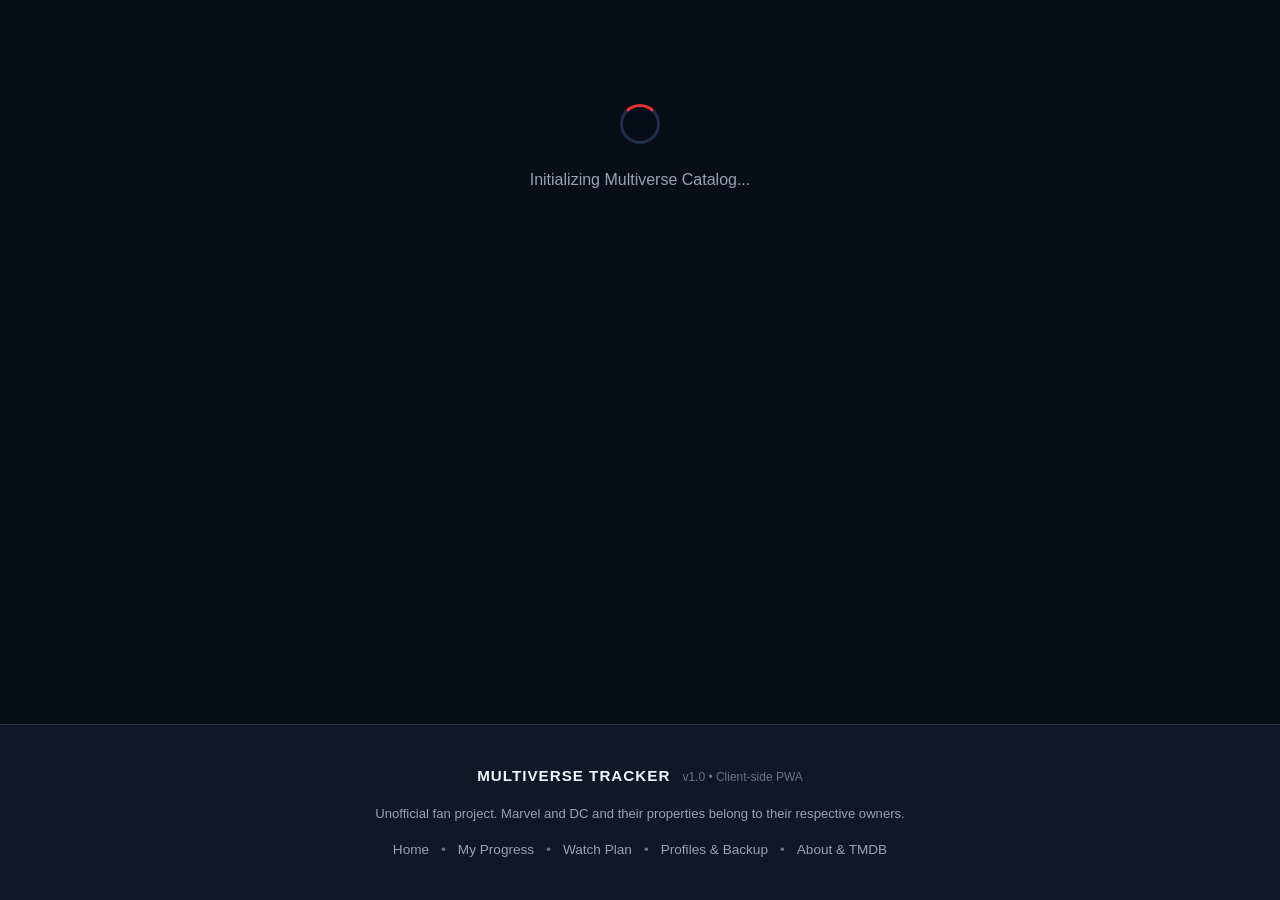
==== index.html @ 6d7b3301 "feat: initial tracker" ====
<!DOCTYPE html>
<html lang="en" data-theme="dark">
<head>
  <meta charset="UTF-8">
  <meta name="viewport" content="width=device-width, initial-scale=1.0">
  <meta name="description" content="Ultimate Marvel and DC movie and TV series checklist tracker. Curated watch orders, live countdown to Avengers: Doomsday, multi-profile offline browser storage.">
  <meta name="theme-color" content="#0b0f19">
  <title>Multiverse Checklist - Marvel & DC Tracker</title>

  <!-- Open Graph / Social -->
  <meta property="og:title" content="Multiverse Checklist - Marvel & DC Tracker">
  <meta property="og:description" content="Ultimate Marvel and DC movie and TV series checklist tracker. Curated watch orders, live countdown to Avengers: Doomsday, multi-profile offline browser storage.">
  <meta property="og:type" content="website">
  <meta name="twitter:card" content="summary_large_image">

  <!-- Favicon (Inline SVG) -->
  <link rel="icon" href="data:image/svg+xml,<svg xmlns='http://www.w3.org/2000/svg' viewBox='0 0 100 100'><text y='.9em' font-size='90'>dYZ</text></svg>">

  <!-- Self-contained stylesheet (relative path for sub-folder GitHub Pages hosting) -->
  <link rel="stylesheet" href="./css/style.css">
</head>
<body>
  <!-- Screen reader live region for instant accessible announcements -->
  <div id="aria-live-announcer" class="sr-only" aria-live="polite" aria-atomic="true"></div>

  <!-- First-time Visitor Welcome Banner -->
  <aside id="welcome-banner" class="welcome-banner" hidden role="dialog" aria-labelledby="welcome-banner-title">
    <div class="welcome-banner-inner">
      <div class="welcome-banner-text">
        <h2 id="welcome-banner-title" class="welcome-banner-title">Welcome to Multiverse Tracker!</h2>
        <p class="welcome-banner-desc">Your personal Marvel & DC checklist. All progress is saved privately in this browser.</p>
      </div>
      <div class="welcome-banner-form">
        <label for="welcome-name-input" class="sr-only">Your Name</label>
        <input type="text" id="welcome-name-input" class="welcome-input" placeholder="Your name (default: Me)" maxlength="30">
        <button type="button" id="welcome-name-save" class="btn btn-primary btn-sm">Set Name</button>
        <button type="button" id="welcome-close-btn" class="btn btn-secondary btn-sm" aria-label="Dismiss banner">Skip</button>
      </div>
    </div>
  </aside>

  <!-- Global App Header -->
  <div id="app-header-container"></div>

  <!-- Main Route View Container -->
  <main id="app-main" class="app-main" tabindex="-1" role="main" aria-live="polite">
    <!-- Populated dynamically by js/app.js router -->
    <div class="initial-loading-state">
      <div class="loading-spinner" aria-hidden="true"></div>
      <p>Initializing Multiverse Catalog...</p>
    </div>
  </main>

  <!-- App Footer with Legal Disclaimer -->
  <footer class="app-footer">
    <div class="footer-inner">
      <div class="footer-brand">
        <span class="footer-logo-text">MULTIVERSE TRACKER</span>
        <span class="footer-version">v1.0 • Client-side PWA</span>
      </div>
      <p class="footer-disclaimer">
        Unofficial fan project. Marvel and DC and their properties belong to their respective owners.
      </p>
      <div class="footer-links">
        <a href="#/home">Home</a>
        <span>•</span>
        <a href="#/progress">My Progress</a>
        <span>•</span>
        <a href="#/plan">Watch Plan</a>
        <span>•</span>
        <a href="#/profiles">Profiles & Backup</a>
        <span>•</span>
        <a href="#/about">About & TMDB</a>
      </div>
    </div>
  </footer>

  <!-- Vanilla ES Module Entrypoint (relative path) -->
  <script type="module" src="./js/app.js"></script>
</body>
</html>
---- css/style.css ----
/* ==========================================================================
   MCU & DC TRACKER - PRODUCTION STYLESHEET
   Vanilla CSS with CSS Custom Properties, Dark/Light Themes, Mobile-First
   ========================================================================== */

/* --------------------------------------------------------------------------
   1. Theme Variables & Reset
   -------------------------------------------------------------------------- */
:root {
  /* Color Palette - Dark Mode Default */
  --bg-app: #090d16;
  --bg-surface: #111726;
  --bg-surface-elevated: #1a2236;
  --bg-surface-hover: #222c44;
  --border-color: #242f49;
  --border-focus: #3b82f6;

  --text-main: #f1f5f9;
  --text-muted: #94a3b8;
  --text-faint: #64748b;
  --text-inverted: #090d16;

  /* Accents */
  --accent-gold: #f59e0b;
  --accent-gold-glow: rgba(245, 158, 11, 0.25);
  --accent-marvel: #e23636;
  --accent-marvel-hover: #ef4444;
  --accent-marvel-glow: rgba(226, 54, 54, 0.25);
  --accent-dc: #0476f2;
  --accent-dc-hover: #2563eb;
  --accent-dc-glow: rgba(4, 118, 242, 0.25);
  --accent-success: #10b981;
  --accent-danger: #ef4444;

  /* Badges */
  --badge-marvel-bg: rgba(226, 54, 54, 0.18);
  --badge-marvel-text: #fca5a5;
  --badge-dc-bg: rgba(4, 118, 242, 0.18);
  --badge-dc-text: #93c5fd;
  --badge-neutral-bg: rgba(148, 163, 184, 0.12);
  --badge-neutral-text: #cbd5e1;
  --badge-official-bg: rgba(245, 158, 11, 0.2);
  --badge-official-text: #fde047;

  /* Layout & Sizing */
  --header-height: 4.25rem;
  --max-width: 1400px;
  --radius-sm: 6px;
  --radius-md: 10px;
  --radius-lg: 16px;
  --radius-full: 9999px;

  /* Shadows */
  --shadow-sm: 0 1px 3px rgba(0, 0, 0, 0.4);
  --shadow-md: 0 4px 12px rgba(0, 0, 0, 0.45);
  --shadow-lg: 0 10px 30px rgba(0, 0, 0, 0.6);
  --shadow-glow: 0 0 20px rgba(226, 54, 54, 0.2);

  /* Transitions */
  --transition-fast: 0.15s ease;
  --transition-normal: 0.25s cubic-bezier(0.16, 1, 0.3, 1);

  /* System Font Stack */
  --font-family: -apple-system, BlinkMacSystemFont, "Segoe UI", Roboto, Helvetica, Arial, sans-serif, "Apple Color Emoji", "Segoe UI Emoji";
}

[data-theme="light"] {
  --bg-app: #f8fafc;
  --bg-surface: #ffffff;
  --bg-surface-elevated: #f1f5f9;
  --bg-surface-hover: #e2e8f0;
  --border-color: #cbd5e1;
  --border-focus: #2563eb;

  --text-main: #0f172a;
  --text-muted: #475569;
  --text-faint: #64748b;
  --text-inverted: #ffffff;

  --accent-gold: #d97706;
  --accent-gold-glow: rgba(217, 119, 6, 0.15);
  --accent-marvel: #c52222;
  --accent-marvel-hover: #b91c1c;
  --accent-dc: #0369a1;
  --accent-dc-hover: #0284c7;

  --badge-marvel-bg: #fee2e2;
  --badge-marvel-text: #991b1b;
  --badge-dc-bg: #e0f2fe;
  --badge-dc-text: #075985;
  --badge-neutral-bg: #f1f5f9;
  --badge-neutral-text: #334155;
  --badge-official-bg: #fef3c7;
  --badge-official-text: #92400e;

  --shadow-sm: 0 1px 3px rgba(0, 0, 0, 0.08);
  --shadow-md: 0 4px 12px rgba(0, 0, 0, 0.08);
  --shadow-lg: 0 10px 25px rgba(0, 0, 0, 0.12);
  --shadow-glow: 0 0 15px rgba(197, 34, 34, 0.12);
}

/* Base reset */
*, *::before, *::after {
  box-sizing: border-box;
  margin: 0;
  padding: 0;
}

html {
  font-size: 16px;
  scroll-behavior: smooth;
  color-scheme: dark;
}

html[data-theme="light"] {
  color-scheme: light;
}

body {
  font-family: var(--font-family);
  background-color: var(--bg-app);
  color: var(--text-main);
  line-height: 1.5;
  min-height: 100vh;
  display: flex;
  flex-direction: column;
  -webkit-font-smoothing: antialiased;
  -moz-osx-font-smoothing: grayscale;
}

/* Accessibility: Focus visible */
:focus-visible {
  outline: 2px solid var(--border-focus);
  outline-offset: 3px;
}

/* Accessible Screen Reader Only Utility */
.sr-only {
  position: absolute;
  width: 1px;
  height: 1px;
  padding: 0;
  margin: -1px;
  overflow: hidden;
  clip: rect(0, 0, 0, 0);
  white-space: nowrap;
  border-width: 0;
}

/* --------------------------------------------------------------------------
   2. Buttons, Inputs & Base Form Controls
   -------------------------------------------------------------------------- */
button, input, select, textarea {
  font-family: inherit;
  font-size: inherit;
  color: inherit;
}

button {
  cursor: pointer;
  border: none;
  background: transparent;
  display: inline-flex;
  align-items: center;
  justify-content: center;
  gap: 0.5rem;
  transition: all var(--transition-fast);
}

.btn {
  padding: 0.6rem 1.2rem;
  font-weight: 600;
  font-size: 0.9rem;
  border-radius: var(--radius-md);
  text-decoration: none;
}

.btn-sm {
  padding: 0.4rem 0.8rem;
  font-size: 0.82rem;
  border-radius: var(--radius-sm);
}

.btn-lg {
  padding: 0.8rem 1.6rem;
  font-size: 1rem;
  border-radius: var(--radius-md);
}

.btn-primary {
  background-color: var(--accent-marvel);
  color: #ffffff;
  box-shadow: 0 2px 8px var(--accent-marvel-glow);
}

.btn-primary:hover:not(:disabled) {
  background-color: var(--accent-marvel-hover);
  transform: translateY(-1px);
}

.btn-secondary {
  background-color: var(--bg-surface-elevated);
  color: var(--text-main);
  border: 1px solid var(--border-color);
}

.btn-secondary:hover:not(:disabled) {
  background-color: var(--bg-surface-hover);
  border-color: var(--text-muted);
}

.btn-danger {
  background-color: var(--accent-danger);
  color: #ffffff;
}

.btn-danger:hover:not(:disabled) {
  background-color: #dc2626;
}

.btn-danger-outline {
  background: transparent;
  color: var(--accent-danger);
  border: 1px solid var(--accent-danger);
}

.btn-danger-outline:hover:not(:disabled) {
  background-color: rgba(239, 68, 68, 0.1);
}

.btn:disabled {
  opacity: 0.5;
  cursor: not-allowed;
  transform: none !important;
}

.btn-icon {
  padding: 0.4rem;
  border-radius: var(--radius-sm);
  color: var(--text-muted);
}

.btn-icon:hover {
  color: var(--text-main);
  background-color: var(--bg-surface-elevated);
}

.form-input {
  width: 100%;
  padding: 0.6rem 0.85rem;
  background-color: var(--bg-surface);
  border: 1px solid var(--border-color);
  border-radius: var(--radius-sm);
  color: var(--text-main);
}

.form-input:focus {
  outline: none;
  border-color: var(--border-focus);
}

/* --------------------------------------------------------------------------
   3. Warning & Welcome Banners
   -------------------------------------------------------------------------- */
.storage-warning-banner {
  background-color: #7f1d1d;
  color: #fef2f2;
  padding: 0.6rem 1rem;
  font-size: 0.85rem;
  font-weight: 600;
  display: flex;
  align-items: center;
  justify-content: center;
  gap: 0.5rem;
  text-align: center;
}

.welcome-banner {
  background: linear-gradient(135deg, var(--bg-surface-elevated), var(--bg-surface));
  border-bottom: 2px solid var(--accent-gold);
  padding: 1rem 1.5rem;
  box-shadow: var(--shadow-md);
  z-index: 99;
}

.welcome-banner-inner {
  max-width: var(--max-width);
  margin: 0 auto;
  display: flex;
  flex-wrap: wrap;
  align-items: center;
  justify-content: space-between;
  gap: 1rem;
}

.welcome-banner-title {
  font-size: 1.1rem;
  font-weight: 700;
  color: var(--accent-gold);
}

.welcome-banner-desc {
  font-size: 0.88rem;
  color: var(--text-muted);
}

.welcome-banner-form {
  display: flex;
  align-items: center;
  gap: 0.5rem;
}

.welcome-input {
  padding: 0.45rem 0.75rem;
  background-color: var(--bg-app);
  border: 1px solid var(--border-color);
  border-radius: var(--radius-sm);
  color: var(--text-main);
  font-size: 0.88rem;
}

/* --------------------------------------------------------------------------
   4. Global Header & Navigation
   -------------------------------------------------------------------------- */
.app-header {
  position: sticky;
  top: 0;
  z-index: 100;
  height: var(--header-height);
  background-color: rgba(9, 13, 22, 0.88);
  backdrop-filter: blur(12px);
  -webkit-backdrop-filter: blur(12px);
  border-bottom: 1px solid var(--border-color);
}

[data-theme="light"] .app-header {
  background-color: rgba(255, 255, 255, 0.9);
}

.header-inner {
  max-width: var(--max-width);
  height: 100%;
  margin: 0 auto;
  padding: 0 1.5rem;
  display: flex;
  align-items: center;
  justify-content: space-between;
  gap: 1.5rem;
}

.brand-logo {
  display: flex;
  align-items: center;
  gap: 0.75rem;
  text-decoration: none;
  color: inherit;
}

.brand-emblem {
  width: 2.5rem;
  height: 2.5rem;
  background: linear-gradient(135deg, #1e293b, #0f172a);
  border: 1px solid var(--border-color);
  border-radius: var(--radius-md);
  display: flex;
  align-items: center;
  justify-content: center;
  font-weight: 900;
  font-size: 0.9rem;
  box-shadow: var(--shadow-sm);
}

.emblem-m {
  color: var(--accent-marvel);
}

.emblem-divider {
  color: var(--text-faint);
  margin: 0 1px;
}

.emblem-dc {
  color: var(--accent-dc);
  font-size: 0.75rem;
}

.brand-text {
  display: flex;
  flex-direction: column;
}

.brand-title {
  font-size: 1.05rem;
  font-weight: 800;
  letter-spacing: 0.5px;
  line-height: 1.2;
}

.brand-subtitle {
  font-size: 0.72rem;
  color: var(--text-muted);
  letter-spacing: 0.2px;
}

.header-nav {
  display: flex;
  align-items: center;
}

.nav-list {
  display: flex;
  list-style: none;
  gap: 0.5rem;
}

.nav-link {
  display: inline-block;
  padding: 0.5rem 0.85rem;
  color: var(--text-muted);
  text-decoration: none;
  font-size: 0.9rem;
  font-weight: 600;
  border-radius: var(--radius-sm);
  transition: all var(--transition-fast);
}

.nav-link:hover {
  color: var(--text-main);
  background-color: var(--bg-surface-elevated);
}

.nav-link.is-active {
  color: #ffffff;
  background-color: var(--accent-marvel);
  box-shadow: 0 2px 8px var(--accent-marvel-glow);
}

[data-theme="light"] .nav-link.is-active {
  color: #ffffff;
}

.header-tools {
  display: flex;
  align-items: center;
  gap: 0.75rem;
}

/* Profile Switcher Dropdown */
.profile-dropdown-wrapper {
  position: relative;
}

.btn-profile-dropdown {
  display: flex;
  align-items: center;
  gap: 0.5rem;
  padding: 0.4rem 0.75rem;
  background-color: var(--bg-surface-elevated);
  border: 1px solid var(--border-color);
  border-radius: var(--radius-full);
  font-size: 0.85rem;
  font-weight: 600;
}

.btn-profile-dropdown:hover {
  background-color: var(--bg-surface-hover);
}

.header-avatar, .spotlight-avatar, .menu-avatar, .profile-card-avatar {
  display: flex;
  align-items: center;
  justify-content: center;
  border-radius: var(--radius-full);
  font-weight: 800;
  background: linear-gradient(135deg, var(--accent-marvel), var(--accent-gold));
  color: #ffffff;
}

.header-avatar {
  width: 1.6rem;
  height: 1.6rem;
  font-size: 0.8rem;
}

.dropdown-chevron {
  color: var(--text-muted);
}

.profile-menu {
  position: absolute;
  top: calc(100% + 0.5rem);
  right: 0;
  width: 230px;
  background-color: var(--bg-surface);
  border: 1px solid var(--border-color);
  border-radius: var(--radius-md);
  box-shadow: var(--shadow-lg);
  padding: 0.5rem;
  z-index: 101;
}

.profile-menu-header {
  padding: 0.4rem 0.5rem;
  font-size: 0.75rem;
  text-transform: uppercase;
  color: var(--text-faint);
  font-weight: 700;
  letter-spacing: 0.5px;
}

.profile-menu-list {
  list-style: none;
  display: flex;
  flex-direction: column;
  gap: 0.25rem;
}

.profile-menu-item {
  width: 100%;
  display: flex;
  align-items: center;
  gap: 0.6rem;
  padding: 0.45rem 0.6rem;
  border-radius: var(--radius-sm);
  font-size: 0.88rem;
  text-align: left;
}

.profile-menu-item:hover {
  background-color: var(--bg-surface-elevated);
}

.profile-menu-item.is-active {
  background-color: var(--bg-surface-hover);
  font-weight: 700;
}

.menu-avatar {
  width: 1.5rem;
  height: 1.5rem;
  font-size: 0.75rem;
}

.menu-check {
  margin-left: auto;
  color: var(--accent-gold);
  font-weight: bold;
}

.profile-menu-footer {
  margin-top: 0.5rem;
  padding-top: 0.5rem;
  border-top: 1px solid var(--border-color);
}

.menu-manage-link {
  display: block;
  font-size: 0.8rem;
  color: var(--accent-dc);
  text-decoration: none;
  padding: 0.3rem 0.5rem;
  border-radius: var(--radius-sm);
  font-weight: 600;
}

.menu-manage-link:hover {
  text-decoration: underline;
}

/* Theme Toggle */
.btn-theme-toggle {
  width: 2.25rem;
  height: 2.25rem;
  border-radius: var(--radius-md);
  background-color: var(--bg-surface-elevated);
  border: 1px solid var(--border-color);
  color: var(--text-main);
}

.btn-theme-toggle:hover {
  background-color: var(--bg-surface-hover);
}

/* --------------------------------------------------------------------------
   5. Main View Layout & Sections
   -------------------------------------------------------------------------- */
.app-main {
  flex: 1;
  max-width: var(--max-width);
  width: 100%;
  margin: 0 auto;
  padding: 1.5rem 1.5rem 4rem 1.5rem;
}

.section-container {
  margin-top: 3rem;
}

.section-header {
  display: flex;
  flex-wrap: wrap;
  align-items: flex-end;
  justify-content: space-between;
  gap: 1rem;
  margin-bottom: 1.5rem;
}

.section-title-wrap {
  max-width: 700px;
}

.section-kicker {
  display: inline-block;
  font-size: 0.75rem;
  font-weight: 800;
  letter-spacing: 1.5px;
  color: var(--accent-gold);
  margin-bottom: 0.25rem;
}

.section-title {
  font-size: 1.65rem;
  font-weight: 800;
  letter-spacing: -0.5px;
  line-height: 1.25;
}

.section-desc {
  font-size: 0.92rem;
  color: var(--text-muted);
  margin-top: 0.35rem;
}

/* --------------------------------------------------------------------------
   6. Home Page & Hero Section
   -------------------------------------------------------------------------- */
.home-hero {
  background: linear-gradient(180deg, rgba(226, 54, 54, 0.08) 0%, rgba(9, 13, 22, 0) 100%);
  border: 1px solid var(--border-color);
  border-radius: var(--radius-lg);
  padding: 2.5rem 2rem;
  box-shadow: var(--shadow-sm);
  text-align: center;
  position: relative;
  overflow: hidden;
}

.hero-container {
  max-width: 900px;
  margin: 0 auto;
  display: flex;
  flex-direction: column;
  align-items: center;
}

.hero-badge {
  display: inline-block;
  font-size: 0.72rem;
  font-weight: 800;
  letter-spacing: 2px;
  padding: 0.25rem 0.75rem;
  background-color: rgba(245, 158, 11, 0.15);
  color: var(--accent-gold);
  border: 1px solid rgba(245, 158, 11, 0.3);
  border-radius: var(--radius-full);
  margin-bottom: 0.75rem;
}

.hero-title {
  font-size: clamp(2rem, 5vw, 3.25rem);
  font-weight: 900;
  letter-spacing: -1px;
  line-height: 1.15;
  background: linear-gradient(135deg, #ffffff 30%, #fca5a5 100%);
  -webkit-background-clip: text;
  -webkit-text-fill-color: transparent;
}

[data-theme="light"] .hero-title {
  background: linear-gradient(135deg, #0f172a 30%, #b91c1c 100%);
  -webkit-background-clip: text;
  -webkit-text-fill-color: transparent;
}

.hero-subtitle {
  font-size: 1.05rem;
  color: var(--text-muted);
  max-width: 620px;
  margin-top: 0.75rem;
}

/* Countdown Clock */
.hero-countdown-block {
  display: flex;
  align-items: center;
  justify-content: center;
  gap: 0.75rem;
  margin-top: 2rem;
  padding: 1rem 1.5rem;
  background-color: var(--bg-surface);
  border: 1px solid var(--border-color);
  border-radius: var(--radius-md);
  box-shadow: var(--shadow-md);
}

.countdown-unit {
  display: flex;
  flex-direction: column;
  align-items: center;
  min-width: 4rem;
}

.countdown-val {
  font-size: clamp(1.8rem, 4vw, 2.5rem);
  font-weight: 900;
  color: var(--accent-gold);
  line-height: 1;
  font-variant-numeric: tabular-nums;
}

.countdown-label {
  font-size: 0.72rem;
  text-transform: uppercase;
  color: var(--text-faint);
  font-weight: 700;
  letter-spacing: 1px;
  margin-top: 0.25rem;
}

.countdown-sep {
  font-size: 1.8rem;
  font-weight: 900;
  color: var(--text-faint);
  margin-bottom: 0.75rem;
}

/* Progress Rings */
.hero-progress-section {
  display: flex;
  flex-wrap: wrap;
  align-items: center;
  justify-content: center;
  gap: 2rem;
  margin-top: 2.5rem;
  width: 100%;
}

.progress-ring-card {
  display: flex;
  flex-direction: column;
  align-items: center;
  gap: 0.5rem;
}

.progress-ring-visual {
  position: relative;
  display: flex;
  align-items: center;
  justify-content: center;
}

.progress-ring-svg {
  transform: rotate(-90deg);
}

.progress-ring-bg {
  color: var(--bg-surface-elevated);
}

.progress-ring-bar {
  transition: stroke-dashoffset 0.8s cubic-bezier(0.16, 1, 0.3, 1);
}

.progress-ring-content {
  position: absolute;
  display: flex;
  flex-direction: column;
  align-items: center;
  justify-content: center;
}

.progress-ring-pct {
  font-size: 1.1rem;
  font-weight: 900;
  line-height: 1;
}

.progress-ring-count {
  font-size: 0.75rem;
  color: var(--text-muted);
  font-weight: 600;
  margin-top: 0.2rem;
}

.progress-ring-label {
  font-size: 0.85rem;
  font-weight: 700;
  color: var(--text-main);
}

/* Toggle Switch Control */
.toggle-control {
  display: inline-flex;
  align-items: center;
  gap: 0.65rem;
  cursor: pointer;
  user-select: none;
}

.toggle-checkbox {
  position: absolute;
  opacity: 0;
  width: 0;
  height: 0;
}

.toggle-slider {
  position: relative;
  width: 2.6rem;
  height: 1.4rem;
  background-color: var(--bg-surface-elevated);
  border: 1px solid var(--border-color);
  border-radius: var(--radius-full);
  transition: var(--transition-fast);
}

.toggle-slider::before {
  content: "";
  position: absolute;
  height: 1rem;
  width: 1rem;
  left: 2px;
  bottom: 2px;
  background-color: #ffffff;
  border-radius: 50%;
  transition: var(--transition-fast);
}

.toggle-checkbox:checked + .toggle-slider {
  background-color: var(--accent-marvel);
  border-color: var(--accent-marvel);
}

.toggle-checkbox:checked + .toggle-slider::before {
  transform: translateX(1.2rem);
}

.toggle-label {
  font-size: 0.88rem;
  font-weight: 600;
  color: var(--text-main);
}

/* --------------------------------------------------------------------------
   7. Carousel Slider & Cards Track
   -------------------------------------------------------------------------- */
.slider-wrapper {
  position: relative;
  width: 100%;
}

.slider-controls {
  position: absolute;
  top: -3.75rem;
  right: 0;
  display: flex;
  gap: 0.5rem;
  z-index: 10;
}

.slider-nav-btn {
  width: 2.25rem;
  height: 2.25rem;
  background-color: var(--bg-surface);
  border: 1px solid var(--border-color);
  border-radius: var(--radius-md);
  color: var(--text-main);
  box-shadow: var(--shadow-sm);
}

.slider-nav-btn:hover:not(:disabled) {
  background-color: var(--bg-surface-hover);
  border-color: var(--text-muted);
}

.slider-nav-btn:disabled {
  opacity: 0.3;
  cursor: not-allowed;
}

.slider-track {
  display: flex;
  gap: 1.25rem;
  overflow-x: auto;
  scroll-snap-type: x mandatory;
  padding: 0.5rem 0.25rem 1.5rem 0.25rem;
  scrollbar-width: thin;
  scrollbar-color: var(--border-color) transparent;
  cursor: grab;
  user-select: none;
}

.slider-track.is-dragging {
  cursor: grabbing;
  scroll-snap-type: none;
}

.slider-track::-webkit-scrollbar {
  height: 6px;
}

.slider-track::-webkit-scrollbar-track {
  background: transparent;
}

.slider-track::-webkit-scrollbar-thumb {
  background: var(--border-color);
  border-radius: 3px;
}

.slider-track > .movie-card {
  flex: 0 0 220px;
  scroll-snap-align: start;
}

/* Grid View Mode */
.slider-wrapper.view-mode-grid .slider-controls {
  display: none;
}

.slider-wrapper.view-mode-grid .slider-track,
.cards-grid {
  display: grid;
  grid-template-columns: repeat(auto-fill, minmax(210px, 1fr));
  gap: 1.25rem;
  overflow: visible;
  padding: 0.5rem 0 1.5rem 0;
  cursor: default;
}

.slider-wrapper.view-mode-grid .slider-track > .movie-card {
  flex: auto;
}

/* --------------------------------------------------------------------------
   8. Movie Card Component
   -------------------------------------------------------------------------- */
.movie-card {
  background-color: var(--bg-surface);
  border: 1px solid var(--border-color);
  border-radius: var(--radius-md);
  overflow: hidden;
  display: flex;
  flex-direction: column;
  transition: transform var(--transition-normal), box-shadow var(--transition-normal), border-color var(--transition-normal);
  box-shadow: var(--shadow-sm);
  position: relative;
  cursor: pointer;
}

.movie-card:hover {
  transform: translateY(-4px);
  box-shadow: var(--shadow-md);
  border-color: rgba(226, 54, 54, 0.5);
}

.movie-card.is-doomsday-optional {
  border: 1.5px dashed rgba(56, 189, 248, 0.6);
}

.movie-card.is-doomsday-optional:hover {
  border-color: #38bdf8;
  box-shadow: 0 4px 14px rgba(56, 189, 248, 0.25);
}

.movie-card.is-watched {
  border-color: rgba(16, 185, 129, 0.45);
}

.movie-card.is-watched::after {
  content: "";
  position: absolute;
  top: 0;
  left: 0;
  right: 0;
  height: 3px;
  background-color: var(--accent-success);
  z-index: 4;
}

.movie-card.is-watched .card-poster-img,
.movie-card.is-watched .card-poster-svg {
  filter: saturate(0.55) brightness(0.85);
}

.card-poster-container {
  width: 100%;
  aspect-ratio: 2 / 3;
  position: relative;
  overflow: hidden;
  background-color: #0b0f19;
}

.card-poster-wrap {
  width: 100%;
  height: 100%;
  position: relative;
  overflow: hidden;
}

.card-poster-img {
  width: 100%;
  height: 100%;
  object-fit: cover;
  display: block;
  transition: transform var(--transition-normal), filter var(--transition-normal);
}

.movie-card:hover .card-poster-img {
  transform: scale(1.03);
}

.card-poster-svg-wrap {
  width: 100%;
  height: 100%;
}

.card-poster-svg {
  width: 100%;
  height: 100%;
  display: block;
}

/* Shimmer Loading Skeleton */
.poster-shimmer {
  background: linear-gradient(
    90deg,
    #111726 0%,
    #1e293b 50%,
    #111726 100%
  );
  background-size: 200% 100%;
  animation: shimmerAnim 1.6s infinite linear;
}

@keyframes shimmerAnim {
  0% {
    background-position: -200% 0;
  }
  100% {
    background-position: 200% 0;
  }
}

/* Overlay Badges on Top of Poster */
.card-badges-overlay {
  position: absolute;
  top: 0.5rem;
  left: 0.5rem;
  right: 0.5rem;
  display: flex;
  flex-wrap: wrap;
  gap: 0.3rem;
  z-index: 2;
  pointer-events: none;
}

.card-badges-overlay .badge {
  backdrop-filter: blur(8px);
  -webkit-backdrop-filter: blur(8px);
  box-shadow: 0 2px 6px rgba(0, 0, 0, 0.45);
}

/* Green Checkmark Overlay when Watched */
.card-watched-overlay {
  position: absolute;
  bottom: 0.6rem;
  right: 0.6rem;
  width: 32px;
  height: 32px;
  border-radius: var(--radius-full);
  background-color: var(--accent-success);
  color: #ffffff;
  display: flex;
  align-items: center;
  justify-content: center;
  box-shadow: 0 2px 8px rgba(0, 0, 0, 0.6);
  z-index: 3;
  pointer-events: none;
}

.card-content {
  padding: 1rem;
  display: flex;
  flex-direction: column;
  flex: 1;
}

.card-badges {
  display: flex;
  flex-wrap: wrap;
  gap: 0.35rem;
  margin-bottom: 0.6rem;
}

.badge {
  font-size: 0.68rem;
  font-weight: 700;
  padding: 0.2rem 0.5rem;
  border-radius: var(--radius-sm);
  letter-spacing: 0.3px;
  white-space: nowrap;
}

.badge-marvel {
  background-color: var(--badge-marvel-bg);
  color: var(--badge-marvel-text);
  border: 1px solid rgba(226, 54, 54, 0.3);
}

.badge-dc {
  background-color: var(--badge-dc-bg);
  color: var(--badge-dc-text);
  border: 1px solid rgba(4, 118, 242, 0.3);
}

.badge-franchise {
  background-color: var(--badge-neutral-bg);
  color: var(--badge-neutral-text);
}

.badge-series {
  background-color: rgba(147, 51, 234, 0.2);
  color: #d8b4fe;
}

.badge-doomsday-official {
  background-color: var(--badge-official-bg);
  color: var(--badge-official-text);
  border: 1px solid rgba(245, 158, 11, 0.4);
}

.badge-doomsday-optional {
  background-color: rgba(56, 189, 248, 0.18);
  color: #7dd3fc;
}

.badge-upcoming {
  background-color: rgba(236, 72, 153, 0.2);
  color: #f472b6;
}

.card-title {
  font-size: 0.95rem;
  font-weight: 700;
  line-height: 1.3;
  margin-bottom: 0.35rem;
  color: var(--text-main);
  display: -webkit-box;
  -webkit-line-clamp: 2;
  -webkit-box-orient: vertical;
  overflow: hidden;
}

.card-meta {
  font-size: 0.78rem;
  color: var(--text-muted);
  display: flex;
  align-items: center;
  gap: 0.35rem;
  margin-bottom: 0.75rem;
}

.meta-separator {
  color: var(--text-faint);
}

.watched-timestamp {
  font-size: 0.75rem;
  color: var(--accent-success);
  font-weight: 600;
  margin-bottom: 0.5rem;
  display: block;
}

/* Card Notes Section */
.card-notes-wrapper {
  margin-bottom: 0.75rem;
}

.btn-notes-toggle {
  font-size: 0.75rem;
  color: var(--text-muted);
  padding: 0.2rem 0.4rem;
  border-radius: var(--radius-sm);
  background-color: var(--bg-surface-elevated);
}

.btn-notes-toggle:hover {
  color: var(--text-main);
}

.card-notes-content {
  margin-top: 0.4rem;
  padding: 0.5rem;
  background-color: var(--bg-surface-elevated);
  border-radius: var(--radius-sm);
  font-size: 0.78rem;
  color: var(--text-muted);
  border-left: 2px solid var(--accent-gold);
}

/* Card Action: Checkbox & Coming Soon */
.card-action {
  margin-top: auto;
  padding-top: 0.5rem;
}

.btn-watch-toggle {
  width: 100%;
  padding: 0.55rem 0.75rem;
  background-color: var(--bg-surface-elevated);
  border: 1px solid var(--border-color);
  border-radius: var(--radius-sm);
  font-size: 0.85rem;
  font-weight: 700;
  color: var(--text-muted);
  justify-content: center;
}

.btn-watch-toggle:hover {
  background-color: var(--bg-surface-hover);
  color: var(--text-main);
}

.checkbox-indicator {
  width: 1.15rem;
  height: 1.15rem;
  border-radius: 4px;
  border: 1.5px solid var(--text-faint);
  display: inline-flex;
  align-items: center;
  justify-content: center;
  transition: all var(--transition-fast);
}

.check-icon {
  opacity: 0;
  transform: scale(0.6);
  transition: all var(--transition-fast);
}

.btn-watch-toggle.is-watched {
  background-color: rgba(16, 185, 129, 0.12);
  border-color: rgba(16, 185, 129, 0.4);
  color: var(--accent-success);
}

.btn-watch-toggle.is-watched .checkbox-indicator {
  background-color: var(--accent-success);
  border-color: var(--accent-success);
  color: #ffffff;
}

.btn-watch-toggle.is-watched .check-icon {
  opacity: 1;
  transform: scale(1);
}

.coming-soon-label {
  display: flex;
  align-items: center;
  justify-content: center;
  gap: 0.4rem;
  padding: 0.55rem 0.75rem;
  background-color: var(--bg-surface-elevated);
  border: 1px dashed var(--border-color);
  border-radius: var(--radius-sm);
  font-size: 0.8rem;
  font-weight: 600;
  color: var(--text-faint);
}

/* --------------------------------------------------------------------------
   9. Filters Component
   -------------------------------------------------------------------------- */
.filter-panel {
  background-color: var(--bg-surface);
  border: 1px solid var(--border-color);
  border-radius: var(--radius-md);
  padding: 1.25rem;
  margin-bottom: 1.5rem;
  box-shadow: var(--shadow-sm);
}

.filter-row {
  display: flex;
  flex-wrap: wrap;
  align-items: center;
  gap: 1rem;
  margin-bottom: 1rem;
}

.filter-row:last-child {
  margin-bottom: 0;
}

.filter-row-primary {
  justify-content: space-between;
}

.filter-search-box {
  position: relative;
  flex: 1;
  min-width: 260px;
}

.search-icon {
  position: absolute;
  left: 0.85rem;
  top: 50%;
  transform: translateY(-50%);
  color: var(--text-faint);
  pointer-events: none;
}

.filter-search-input {
  width: 100%;
  padding: 0.6rem 2.2rem 0.6rem 2.5rem;
  background-color: var(--bg-app);
  border: 1px solid var(--border-color);
  border-radius: var(--radius-sm);
  color: var(--text-main);
  font-size: 0.9rem;
}

.filter-search-input:focus {
  outline: none;
  border-color: var(--border-focus);
}

.btn-clear-search {
  position: absolute;
  right: 0.5rem;
  top: 50%;
  transform: translateY(-50%);
  color: var(--text-muted);
  font-size: 1.2rem;
  padding: 0.2rem 0.5rem;
}

.filter-sort-group {
  display: flex;
  align-items: center;
  gap: 0.5rem;
}

.filter-sort-label {
  font-size: 0.85rem;
  font-weight: 600;
  color: var(--text-muted);
}

.filter-select {
  padding: 0.55rem 0.85rem;
  background-color: var(--bg-app);
  border: 1px solid var(--border-color);
  border-radius: var(--radius-sm);
  color: var(--text-main);
  font-size: 0.88rem;
  font-weight: 600;
}

.filter-view-toggle {
  display: flex;
  background-color: var(--bg-app);
  border: 1px solid var(--border-color);
  border-radius: var(--radius-sm);
  overflow: hidden;
}

.btn-view-toggle {
  padding: 0.45rem 0.75rem;
  font-size: 0.82rem;
  font-weight: 600;
  color: var(--text-muted);
}

.btn-view-toggle.is-active {
  background-color: var(--accent-marvel);
  color: #ffffff;
}

.chip-group {
  display: flex;
  align-items: center;
  gap: 0.4rem;
}

.chip-group-wrap {
  flex-wrap: wrap;
}

.chip-group-label {
  font-size: 0.82rem;
  font-weight: 700;
  color: var(--text-faint);
  margin-right: 0.25rem;
}

.filter-chip {
  padding: 0.35rem 0.75rem;
  font-size: 0.82rem;
  font-weight: 600;
  background-color: var(--bg-app);
  border: 1px solid var(--border-color);
  border-radius: var(--radius-full);
  color: var(--text-muted);
}

.filter-chip:hover {
  background-color: var(--bg-surface-elevated);
  color: var(--text-main);
}

.filter-chip.is-active {
  background-color: var(--accent-marvel);
  border-color: var(--accent-marvel);
  color: #ffffff;
}

.filter-chip.chip-dc.is-active {
  background-color: var(--accent-dc);
  border-color: var(--accent-dc);
  color: #ffffff;
}

.filter-summary-bar {
  display: flex;
  align-items: center;
  justify-content: space-between;
  padding-top: 0.75rem;
  border-top: 1px solid var(--border-color);
  margin-top: 0.75rem;
}

.filter-count {
  font-size: 0.85rem;
  color: var(--text-muted);
}

.btn-reset-filters {
  font-size: 0.82rem;
  font-weight: 600;
  color: var(--accent-gold);
  text-decoration: underline;
}

/* --------------------------------------------------------------------------
   10. My Progress Page
   -------------------------------------------------------------------------- */
.progress-hero {
  margin-bottom: 2.5rem;
}

.stats-dashboard {
  display: grid;
  grid-template-columns: repeat(auto-fit, minmax(220px, 1fr));
  gap: 1rem;
  margin-top: 1.5rem;
}

.stat-card {
  background-color: var(--bg-surface);
  border: 1px solid var(--border-color);
  border-radius: var(--radius-md);
  padding: 1.25rem;
  display: flex;
  flex-direction: column;
}

.stat-card-highlight {
  border-color: rgba(245, 158, 11, 0.4);
}

.stat-label {
  font-size: 0.8rem;
  text-transform: uppercase;
  letter-spacing: 1px;
  color: var(--text-faint);
  font-weight: 700;
}

.stat-main {
  margin: 0.4rem 0 0.75rem 0;
  display: flex;
  align-items: baseline;
  gap: 0.4rem;
}

.stat-value {
  font-size: 2rem;
  font-weight: 900;
  line-height: 1;
}

.stat-sub {
  font-size: 0.85rem;
  color: var(--text-muted);
  font-weight: 600;
}

.stat-bar-track {
  width: 100%;
  height: 6px;
  background-color: var(--bg-surface-elevated);
  border-radius: var(--radius-full);
  overflow: hidden;
  margin-top: auto;
}

.stat-bar-fill {
  height: 100%;
  border-radius: var(--radius-full);
  transition: width 0.6s ease;
}

.stat-fill-gold {
  background-color: var(--accent-gold);
}

.stat-fill-marvel {
  background-color: var(--accent-marvel);
}

.stat-fill-dc {
  background-color: var(--accent-dc);
}

.stat-details-list {
  display: flex;
  flex-direction: column;
  gap: 0.35rem;
  margin-top: 0.5rem;
  font-size: 0.88rem;
  color: var(--text-muted);
}

.stat-detail-item {
  display: flex;
  justify-content: space-between;
}

/* Doomsday Progress Banner */
.doomsday-progress-banner {
  background: linear-gradient(135deg, rgba(245, 158, 11, 0.12), rgba(226, 54, 54, 0.08));
  border: 1px solid rgba(245, 158, 11, 0.3);
  border-radius: var(--radius-md);
  padding: 1.25rem;
  margin-top: 1.25rem;
}

.doomsday-banner-header {
  display: flex;
  flex-wrap: wrap;
  align-items: center;
  justify-content: space-between;
  gap: 0.75rem;
  margin-bottom: 0.75rem;
}

.doomsday-banner-title {
  display: flex;
  align-items: center;
  gap: 0.5rem;
  font-size: 0.95rem;
}

.doomsday-banner-meta {
  font-size: 0.88rem;
  color: var(--accent-gold);
}

.doomsday-bar-track {
  width: 100%;
  height: 8px;
  background-color: var(--bg-surface-elevated);
  border-radius: var(--radius-full);
  overflow: hidden;
}

.doomsday-bar-fill {
  height: 100%;
  background: linear-gradient(90deg, var(--accent-marvel), var(--accent-gold));
  border-radius: var(--radius-full);
  transition: width 0.6s ease;
}

/* Up Next Section */
.up-next-layout {
  display: grid;
  grid-template-columns: 1.2fr 0.8fr;
  gap: 1.5rem;
}

@media (max-width: 860px) {
  .up-next-layout {
    grid-template-columns: 1fr;
  }
}

.up-next-target-card {
  background-color: var(--bg-surface);
  border: 2px solid var(--accent-gold);
  border-radius: var(--radius-lg);
  padding: 1.5rem;
  display: flex;
  gap: 1.5rem;
  box-shadow: 0 4px 20px var(--accent-gold-glow);
}

.target-card-poster {
  width: 160px;
  aspect-ratio: 2 / 3;
  flex-shrink: 0;
  border-radius: var(--radius-md);
  overflow: hidden;
}

.target-card-details {
  display: flex;
  flex-direction: column;
  flex: 1;
}

.target-title {
  font-size: 1.4rem;
  font-weight: 800;
  line-height: 1.2;
  margin: 0.5rem 0 0.35rem 0;
}

.target-meta {
  font-size: 0.85rem;
  color: var(--text-muted);
  display: flex;
  gap: 0.4rem;
  margin-bottom: 0.75rem;
}

.target-notes {
  margin-top: 0.5rem;
  padding: 0.6rem 0.85rem;
  background-color: var(--bg-surface-elevated);
  border-radius: var(--radius-sm);
  font-size: 0.82rem;
  color: var(--text-muted);
}

.target-actions {
  margin-top: auto;
  padding-top: 1rem;
}

.badge-target-pulse {
  background-color: rgba(245, 158, 11, 0.2);
  color: var(--accent-gold);
  border: 1px solid var(--accent-gold);
}

/* Queue Box */
.up-next-queue-box {
  background-color: var(--bg-surface);
  border: 1px solid var(--border-color);
  border-radius: var(--radius-lg);
  padding: 1.5rem;
  display: flex;
  flex-direction: column;
}

.queue-header-title {
  font-size: 1rem;
  font-weight: 800;
  margin-bottom: 1rem;
  color: var(--text-main);
}

.queue-items-list {
  display: flex;
  flex-direction: column;
  gap: 0.75rem;
}

.queue-item {
  display: flex;
  align-items: center;
  gap: 0.75rem;
  padding: 0.6rem 0.75rem;
  background-color: var(--bg-surface-elevated);
  border-radius: var(--radius-sm);
}

.queue-item-index {
  font-size: 0.88rem;
  font-weight: 800;
  color: var(--accent-gold);
  min-width: 1.5rem;
}

.queue-item-info {
  flex: 1;
  display: flex;
  flex-direction: column;
}

.queue-item-title {
  font-size: 0.88rem;
  font-weight: 700;
}

.queue-item-meta {
  font-size: 0.75rem;
  color: var(--text-muted);
}

/* Watched Grid & Cards */
.watched-grid {
  display: grid;
  grid-template-columns: repeat(auto-fill, minmax(280px, 1fr));
  gap: 1rem;
}

.watched-card {
  background-color: var(--bg-surface);
  border: 1px solid var(--border-color);
  border-radius: var(--radius-md);
  padding: 1rem;
  display: flex;
  justify-content: space-between;
  align-items: flex-start;
  gap: 1rem;
}

.watched-card-header {
  display: flex;
  gap: 0.35rem;
  margin-bottom: 0.35rem;
}

.watched-title {
  font-size: 1rem;
  font-weight: 700;
  line-height: 1.25;
}

.watched-meta {
  font-size: 0.8rem;
  color: var(--text-muted);
  margin-bottom: 0.5rem;
}

.watched-date-wrapper {
  display: flex;
  align-items: center;
  gap: 0.4rem;
  font-size: 0.8rem;
  color: var(--accent-success);
}

.watched-date-input {
  padding: 0.25rem 0.5rem;
  font-size: 0.8rem;
  background-color: var(--bg-app);
  border: 1px solid var(--border-color);
  border-radius: var(--radius-sm);
  color: var(--text-main);
}

.btn-undo-watch {
  padding: 0.4rem 0.65rem;
  font-size: 0.78rem;
  font-weight: 600;
  background-color: var(--bg-surface-elevated);
  border: 1px solid var(--border-color);
  border-radius: var(--radius-sm);
  color: var(--text-muted);
}

.btn-undo-watch:hover {
  background-color: rgba(239, 68, 68, 0.15);
  border-color: var(--accent-danger);
  color: var(--accent-danger);
}

/* Grouped Unwatched */
.universe-group-block {
  margin-top: 2rem;
}

.universe-group-header {
  padding-bottom: 0.5rem;
  border-bottom: 2px solid var(--border-color);
  margin-bottom: 1.25rem;
}

.universe-group-title {
  font-size: 1.35rem;
  font-weight: 800;
}

.universe-marvel .universe-group-header {
  border-bottom-color: var(--accent-marvel);
}

.universe-dc .universe-group-header {
  border-bottom-color: var(--accent-dc);
}

.franchise-group-block {
  margin-bottom: 2rem;
}

.franchise-group-header {
  display: flex;
  align-items: center;
  justify-content: space-between;
  margin-bottom: 1rem;
}

.franchise-group-title {
  font-size: 1.1rem;
  font-weight: 700;
}

.franchise-group-count {
  font-size: 0.85rem;
  color: var(--text-muted);
}

/* --------------------------------------------------------------------------
   11. Watch Plan Page
   -------------------------------------------------------------------------- */
.plan-header {
  margin-bottom: 2rem;
  display: flex;
  flex-wrap: wrap;
  align-items: center;
  justify-content: space-between;
  gap: 1.5rem;
}

.active-plan-badge-card {
  background-color: var(--bg-surface);
  border: 1px solid var(--accent-gold);
  border-radius: var(--radius-md);
  padding: 0.85rem 1.25rem;
  box-shadow: 0 2px 10px var(--accent-gold-glow);
}

.active-badge-indicator {
  display: flex;
  align-items: center;
  gap: 0.5rem;
  color: var(--accent-gold);
  font-size: 0.85rem;
  text-transform: uppercase;
  letter-spacing: 1px;
}

.pulse-dot {
  width: 8px;
  height: 8px;
  border-radius: 50%;
  background-color: var(--accent-gold);
  box-shadow: 0 0 8px var(--accent-gold);
}

.active-badge-details {
  font-size: 0.95rem;
  font-weight: 700;
  margin-top: 0.2rem;
}

.plan-controls-card {
  background-color: var(--bg-surface);
  border: 1px solid var(--border-color);
  border-radius: var(--radius-lg);
  padding: 1.5rem;
  margin-bottom: 2rem;
  box-shadow: var(--shadow-sm);
}

.plan-control-grid {
  display: grid;
  grid-template-columns: repeat(auto-fit, minmax(280px, 1fr));
  gap: 1.5rem;
  margin-bottom: 1.5rem;
}

.plan-control-group {
  display: flex;
  flex-direction: column;
}

.control-group-title {
  font-size: 0.9rem;
  font-weight: 700;
  margin-bottom: 0.65rem;
}

.control-help-text {
  font-size: 0.78rem;
  color: var(--text-muted);
  margin-top: 0.5rem;
}

.radio-pill-group {
  display: flex;
  background-color: var(--bg-app);
  border: 1px solid var(--border-color);
  border-radius: var(--radius-md);
  padding: 0.25rem;
  gap: 0.25rem;
}

.radio-pill {
  flex: 1;
  text-align: center;
  cursor: pointer;
  border-radius: var(--radius-sm);
  padding: 0.5rem;
  font-size: 0.88rem;
  font-weight: 600;
  color: var(--text-muted);
  transition: all var(--transition-fast);
}

.radio-pill input {
  position: absolute;
  opacity: 0;
}

.radio-pill.is-selected {
  background-color: var(--accent-marvel);
  color: #ffffff;
}

.plan-scope-select {
  padding: 0.65rem 0.85rem;
  background-color: var(--bg-app);
  border: 1px solid var(--border-color);
  border-radius: var(--radius-md);
  color: var(--text-main);
  font-size: 0.9rem;
  font-weight: 600;
}

.dc-chronology-note {
  display: flex;
  align-items: center;
  gap: 0.5rem;
  padding: 0.75rem 1rem;
  background-color: rgba(4, 118, 242, 0.12);
  border: 1px solid rgba(4, 118, 242, 0.3);
  border-radius: var(--radius-sm);
  font-size: 0.85rem;
  color: #93c5fd;
  margin-bottom: 1.5rem;
}

.plan-actions-bar {
  display: flex;
  align-items: center;
  gap: 1rem;
  padding-top: 1.25rem;
  border-top: 1px solid var(--border-color);
}

/* Plan Preview Rows */
.plan-list {
  display: flex;
  flex-direction: column;
  gap: 0.5rem;
}

.plan-row {
  display: flex;
  align-items: center;
  gap: 1rem;
  padding: 0.85rem 1.25rem;
  background-color: var(--bg-surface);
  border: 1px solid var(--border-color);
  border-radius: var(--radius-md);
  transition: all var(--transition-fast);
}

.plan-row:hover {
  background-color: var(--bg-surface-elevated);
}

.plan-row.is-watched {
  opacity: 0.65;
  background-color: rgba(16, 185, 129, 0.05);
  border-color: rgba(16, 185, 129, 0.3);
}

.plan-row-number {
  font-size: 1.1rem;
  font-weight: 900;
  color: var(--text-faint);
  min-width: 2rem;
}

.plan-row-main {
  flex: 1;
}

.plan-row-title-bar {
  display: flex;
  flex-wrap: wrap;
  align-items: center;
  gap: 0.5rem;
}

.plan-row-title {
  font-size: 1.05rem;
  font-weight: 700;
}

.plan-row-meta {
  font-size: 0.8rem;
  color: var(--text-muted);
  margin-top: 0.2rem;
  display: flex;
  flex-wrap: wrap;
  gap: 0.4rem;
}

.plan-row-note-text {
  color: var(--accent-gold);
}

.btn-plan-row-toggle {
  padding: 0.45rem 0.85rem;
  font-size: 0.82rem;
  font-weight: 700;
  background-color: var(--bg-surface-elevated);
  border: 1px solid var(--border-color);
  border-radius: var(--radius-sm);
  color: var(--text-muted);
}

.btn-plan-row-toggle.is-watched {
  background-color: rgba(16, 185, 129, 0.15);
  border-color: rgba(16, 185, 129, 0.4);
  color: var(--accent-success);
}

.btn-plan-row-toggle .checkbox-indicator {
  width: 1rem;
  height: 1rem;
}

/* --------------------------------------------------------------------------
   12. Profiles Page & Data Transfer
   -------------------------------------------------------------------------- */
.profiles-header {
  margin-bottom: 2rem;
}

.spotlight-card {
  background: linear-gradient(135deg, var(--bg-surface-elevated), var(--bg-surface));
  border: 1px solid var(--border-color);
  border-radius: var(--radius-lg);
  padding: 1.75rem;
  display: flex;
  align-items: center;
  gap: 1.5rem;
  box-shadow: var(--shadow-md);
}

.spotlight-avatar {
  width: 4rem;
  height: 4rem;
  font-size: 2rem;
  flex-shrink: 0;
}

.spotlight-tag {
  font-size: 0.72rem;
  font-weight: 800;
  letter-spacing: 1.5px;
  color: var(--accent-gold);
}

.spotlight-name {
  font-size: 1.6rem;
  font-weight: 800;
  line-height: 1.2;
}

.spotlight-meta {
  font-size: 0.85rem;
  color: var(--text-muted);
  margin-top: 0.35rem;
  display: flex;
  flex-wrap: wrap;
  gap: 0.5rem;
}

.profiles-grid {
  display: grid;
  grid-template-columns: repeat(auto-fill, minmax(280px, 1fr));
  gap: 1.25rem;
}

.profile-card {
  background-color: var(--bg-surface);
  border: 1px solid var(--border-color);
  border-radius: var(--radius-md);
  padding: 1.25rem;
  display: flex;
  flex-direction: column;
}

.profile-card.is-active-profile {
  border-color: var(--accent-marvel);
  box-shadow: 0 0 15px var(--accent-marvel-glow);
}

.profile-card-header {
  display: flex;
  align-items: center;
  gap: 0.75rem;
  margin-bottom: 1.25rem;
}

.profile-card-avatar {
  width: 2.5rem;
  height: 2.5rem;
  font-size: 1.1rem;
}

.profile-card-name {
  font-size: 1.1rem;
  font-weight: 700;
}

.profile-card-subtitle {
  font-size: 0.8rem;
  color: var(--text-muted);
}

.badge-active-profile {
  margin-left: auto;
  background-color: var(--accent-marvel);
  color: #ffffff;
}

.profile-card-actions {
  margin-top: auto;
  display: flex;
  flex-wrap: wrap;
  gap: 0.5rem;
}

.profile-create-card {
  background-color: var(--bg-surface-elevated);
  border: 2px dashed var(--border-color);
  border-radius: var(--radius-md);
  padding: 1.25rem;
  display: flex;
  flex-direction: column;
}

.create-card-title {
  font-size: 1.1rem;
  font-weight: 700;
}

.create-card-desc {
  font-size: 0.82rem;
  color: var(--text-muted);
  margin: 0.35rem 0 1rem 0;
}

.create-profile-form {
  margin-top: auto;
  display: flex;
  flex-direction: column;
  gap: 0.75rem;
}

/* Data Transfer (Export / Import) */
.data-transfer-grid {
  display: grid;
  grid-template-columns: repeat(auto-fit, minmax(320px, 1fr));
  gap: 1.5rem;
}

.data-card {
  background-color: var(--bg-surface);
  border: 1px solid var(--border-color);
  border-radius: var(--radius-lg);
  padding: 1.75rem;
  display: flex;
  flex-direction: column;
}

.data-card-icon {
  width: 3.25rem;
  height: 3.25rem;
  border-radius: var(--radius-md);
  background-color: var(--bg-surface-elevated);
  display: flex;
  align-items: center;
  justify-content: center;
  color: var(--accent-gold);
  margin-bottom: 1rem;
}

.data-card-title {
  font-size: 1.25rem;
  font-weight: 800;
  margin-bottom: 0.5rem;
}

.data-card-desc {
  font-size: 0.88rem;
  color: var(--text-muted);
  margin-bottom: 1.25rem;
}

.data-card-buttons {
  display: flex;
  flex-direction: column;
  gap: 0.75rem;
  margin-top: auto;
}

.import-mode-options {
  display: flex;
  flex-direction: column;
  gap: 0.5rem;
  margin-bottom: 1rem;
}

.radio-label {
  display: flex;
  align-items: center;
  gap: 0.5rem;
  font-size: 0.85rem;
  cursor: pointer;
}

.file-input-wrapper {
  display: flex;
  flex-direction: column;
  gap: 0.5rem;
  margin-bottom: 1.25rem;
}

.file-input {
  display: none;
}

.selected-file-name {
  font-size: 0.8rem;
  color: var(--text-faint);
  font-style: italic;
}

/* Danger Zone */
.danger-zone-container {
  margin-top: 3rem;
}

.danger-zone-card {
  background-color: rgba(239, 68, 68, 0.05);
  border: 1px solid rgba(239, 68, 68, 0.3);
  border-radius: var(--radius-md);
  padding: 1.5rem;
  display: flex;
  flex-wrap: wrap;
  align-items: center;
  justify-content: space-between;
  gap: 1.5rem;
}

.danger-zone-title {
  font-size: 1.1rem;
  font-weight: 800;
  color: var(--accent-danger);
}

.danger-zone-desc {
  font-size: 0.85rem;
  color: var(--text-muted);
  max-width: 600px;
  margin-top: 0.25rem;
}

.profiles-footer-note {
  margin-top: 3rem;
  display: flex;
  align-items: center;
  gap: 0.75rem;
  padding: 1rem 1.25rem;
  background-color: var(--bg-surface);
  border: 1px solid var(--border-color);
  border-radius: var(--radius-md);
  font-size: 0.88rem;
  color: var(--text-muted);
}

/* --------------------------------------------------------------------------
   13. Empty State & Loading State
   -------------------------------------------------------------------------- */
.empty-state {
  text-align: center;
  padding: 3rem 1.5rem;
  background-color: var(--bg-surface);
  border: 1px dashed var(--border-color);
  border-radius: var(--radius-lg);
  margin: 1.5rem 0;
}

.empty-state-title {
  font-size: 1.2rem;
  font-weight: 700;
  margin-bottom: 0.5rem;
}

.empty-state-text {
  font-size: 0.9rem;
  color: var(--text-muted);
  margin-bottom: 1.25rem;
  max-width: 450px;
  margin-left: auto;
  margin-right: auto;
}

.initial-loading-state {
  display: flex;
  flex-direction: column;
  align-items: center;
  justify-content: center;
  padding: 5rem 1rem;
  gap: 1.5rem;
  color: var(--text-muted);
}

.loading-spinner {
  width: 2.5rem;
  height: 2.5rem;
  border: 3px solid var(--border-color);
  border-top-color: var(--accent-marvel);
  border-radius: 50%;
  animation: spin 0.8s linear infinite;
}

@keyframes spin {
  to {
    transform: rotate(360deg);
  }
}

/* --------------------------------------------------------------------------
   14. Global Footer
   -------------------------------------------------------------------------- */
.app-footer {
  margin-top: auto;
  background-color: var(--bg-surface);
  border-top: 1px solid var(--border-color);
  padding: 2.5rem 1.5rem;
}

.footer-inner {
  max-width: var(--max-width);
  margin: 0 auto;
  display: flex;
  flex-direction: column;
  align-items: center;
  gap: 1rem;
  text-align: center;
}

.footer-brand {
  display: flex;
  align-items: center;
  gap: 0.75rem;
}

.footer-logo-text {
  font-weight: 800;
  font-size: 0.95rem;
  letter-spacing: 1px;
}

.footer-version {
  font-size: 0.75rem;
  color: var(--text-faint);
}

.footer-disclaimer {
  font-size: 0.82rem;
  color: var(--text-muted);
  max-width: 600px;
}

.footer-links {
  display: flex;
  flex-wrap: wrap;
  gap: 0.75rem;
  font-size: 0.85rem;
  color: var(--text-faint);
}

.footer-links a {
  color: var(--text-muted);
  text-decoration: none;
}

.footer-links a:hover {
  color: var(--text-main);
  text-decoration: underline;
}

/* --------------------------------------------------------------------------
   15. Accessibility & Motion Preferences
   -------------------------------------------------------------------------- */
@media (prefers-reduced-motion: reduce) {
  *, *::before, *::after {
    animation-duration: 0.01ms !important;
    animation-iteration-count: 1 !important;
    transition-duration: 0.01ms !important;
    scroll-behavior: auto !important;
  }
}

/* Mobile responsive adjustments */
@media (max-width: 768px) {
  .header-inner {
    padding: 0 1rem;
    gap: 0.75rem;
  }

  .brand-subtitle {
    display: none;
  }

  .nav-list {
    gap: 0.25rem;
  }

  .nav-link {
    padding: 0.4rem 0.55rem;
    font-size: 0.82rem;
  }

  .header-profile-name {
    display: none;
  }

  .app-main {
    padding: 1rem 1rem 3rem 1rem;
  }

  .home-hero {
    padding: 1.75rem 1rem;
  }

  .hero-progress-section {
    gap: 1.25rem;
  }

  .slider-controls {
    display: none;
  }

  .slider-track > .movie-card {
    flex: 0 0 190px;
  }
}

/* --------------------------------------------------------------------------
   16. Segmented Controls & Sort Controls
   -------------------------------------------------------------------------- */
.segmented-control {
  display: inline-flex;
  align-items: center;
  background-color: var(--bg-surface);
  border: 1px solid var(--border-color);
  border-radius: var(--radius-full);
  padding: 3px;
  gap: 2px;
}

.segmented-control-sm {
  padding: 2px;
}

.segmented-btn {
  border: none;
  background: transparent;
  color: var(--text-muted);
  padding: 0.4rem 0.9rem;
  border-radius: var(--radius-full);
  font-size: 0.8rem;
  font-weight: 600;
  cursor: pointer;
  transition: all var(--transition-fast);
  white-space: nowrap;
}

.segmented-control-sm .segmented-btn {
  padding: 0.25rem 0.65rem;
  font-size: 0.75rem;
}

.segmented-btn:hover {
  color: var(--text-main);
}

.segmented-btn.is-active,
.segmented-btn[aria-pressed="true"] {
  background-color: var(--accent-marvel);
  color: #ffffff;
  box-shadow: var(--shadow-sm);
}

.doomsday-actions-bar {
  display: flex;
  flex-wrap: wrap;
  align-items: center;
  gap: 0.75rem;
}

.slider-a-sort-group {
  display: flex;
  align-items: center;
  gap: 0.4rem;
}

.sort-select-label {
  font-size: 0.8rem;
  color: var(--text-muted);
  font-weight: 600;
}

/* --------------------------------------------------------------------------
   17. Movie Detail Modal Component
   -------------------------------------------------------------------------- */
body.modal-open {
  overflow: hidden;
}

.modal-backdrop {
  position: fixed;
  inset: 0;
  background-color: rgba(0, 0, 0, 0.78);
  backdrop-filter: blur(8px);
  -webkit-backdrop-filter: blur(8px);
  z-index: 9999;
  display: flex;
  align-items: center;
  justify-content: center;
  padding: 1.5rem;
  overflow-y: auto;
  animation: modalFadeIn 0.2s ease-out;
}

@keyframes modalFadeIn {
  from { opacity: 0; }
  to { opacity: 1; }
}

.modal-dialog {
  background-color: var(--bg-surface);
  border: 1px solid var(--border-color);
  border-radius: var(--radius-lg);
  box-shadow: var(--shadow-lg);
  max-width: 820px;
  width: 100%;
  max-height: 90vh;
  overflow-y: auto;
  position: relative;
  animation: modalSlideUp 0.25s cubic-bezier(0.16, 1, 0.3, 1);
  display: flex;
  flex-direction: column;
}

@keyframes modalSlideUp {
  from { transform: translateY(20px) scale(0.97); opacity: 0; }
  to { transform: translateY(0) scale(1); opacity: 1; }
}

.modal-close-btn {
  position: absolute;
  top: 1rem;
  right: 1rem;
  width: 2.25rem;
  height: 2.25rem;
  border-radius: var(--radius-full);
  background-color: var(--bg-surface-elevated);
  border: 1px solid var(--border-color);
  color: var(--text-muted);
  display: flex;
  align-items: center;
  justify-content: center;
  cursor: pointer;
  font-size: 1.4rem;
  line-height: 1;
  z-index: 10;
  transition: all var(--transition-fast);
}

.modal-close-btn:hover {
  background-color: var(--bg-surface-hover);
  color: var(--text-main);
  border-color: var(--accent-marvel);
}

.modal-body {
  display: grid;
  grid-template-columns: 290px 1fr;
  gap: 1.75rem;
  padding: 1.75rem;
}

@media (max-width: 700px) {
  .modal-body {
    grid-template-columns: 1fr;
  }
}

.modal-poster-wrap {
  width: 100%;
  aspect-ratio: 2 / 3;
  border-radius: var(--radius-md);
  overflow: hidden;
  background-color: #0b0f19;
  box-shadow: var(--shadow-md);
  position: relative;
}

.modal-poster-img {
  width: 100%;
  height: 100%;
  object-fit: cover;
  display: block;
}

.modal-details {
  display: flex;
  flex-direction: column;
  gap: 1rem;
}

.modal-title {
  font-size: 1.5rem;
  font-weight: 800;
  line-height: 1.25;
  color: var(--text-main);
}

.modal-badges {
  display: flex;
  flex-wrap: wrap;
  gap: 0.35rem;
}

.modal-meta-grid {
  display: grid;
  grid-template-columns: repeat(auto-fit, minmax(110px, 1fr));
  gap: 0.75rem;
  padding: 0.85rem;
  background-color: var(--bg-surface-elevated);
  border-radius: var(--radius-sm);
}

.modal-meta-item {
  display: flex;
  flex-direction: column;
}

.modal-meta-label {
  font-size: 0.7rem;
  text-transform: uppercase;
  color: var(--text-faint);
  font-weight: 700;
}

.modal-meta-val {
  font-size: 0.85rem;
  font-weight: 600;
  color: var(--text-main);
}

.modal-doomsday-callout {
  display: flex;
  gap: 0.75rem;
  padding: 0.85rem 1rem;
  border-radius: var(--radius-sm);
  font-size: 0.85rem;
  line-height: 1.4;
}

.modal-doomsday-callout.is-official {
  background-color: rgba(245, 158, 11, 0.12);
  border: 1px solid rgba(245, 158, 11, 0.35);
  color: #fef3c7;
}

.modal-doomsday-callout.is-optional {
  background-color: rgba(56, 189, 248, 0.1);
  border: 1px solid rgba(56, 189, 248, 0.35);
  color: #e0f2fe;
}

.modal-doomsday-callout .callout-icon {
  font-size: 1.3rem;
  line-height: 1;
}

.modal-notes-section {
  padding: 0.85rem;
  background-color: var(--bg-surface-elevated);
  border-left: 3px solid var(--accent-gold);
  border-radius: var(--radius-sm);
  font-size: 0.85rem;
  color: var(--text-muted);
}

.modal-notes-heading {
  font-size: 0.8rem;
  font-weight: 700;
  color: var(--text-main);
  margin-bottom: 0.25rem;
  text-transform: uppercase;
}

.modal-seasons-section {
  display: flex;
  flex-direction: column;
  gap: 0.5rem;
}

.modal-seasons-title {
  font-size: 0.85rem;
  font-weight: 700;
  color: var(--text-main);
}

.modal-seasons-grid {
  display: flex;
  flex-wrap: wrap;
  gap: 0.4rem;
}

.modal-actions-footer {
  margin-top: auto;
  display: flex;
  flex-direction: column;
  gap: 0.75rem;
  padding-top: 1rem;
  border-top: 1px solid var(--border-color);
}

.modal-plan-action {
  display: flex;
  justify-content: flex-end;
}

/* --------------------------------------------------------------------------
   18. About & TMDB Attribution Page
   -------------------------------------------------------------------------- */
.page-about {
  padding-bottom: 3rem;
}

.about-hero {
  background: linear-gradient(180deg, var(--bg-surface-elevated) 0%, var(--bg-app) 100%);
  padding: 3rem 1.5rem 2.5rem;
  border-bottom: 1px solid var(--border-color);
  margin-bottom: 2rem;
  text-align: center;
}

.about-hero-inner {
  max-width: 720px;
  margin: 0 auto;
}

.tmdb-attribution-card {
  background-color: var(--bg-surface);
  border: 1px solid var(--border-color);
  border-radius: var(--radius-lg);
  padding: 2rem;
  box-shadow: var(--shadow-sm);
  position: relative;
}

.tmdb-card-header {
  display: flex;
  align-items: center;
  justify-content: space-between;
  margin-bottom: 1.25rem;
  padding-bottom: 1rem;
  border-bottom: 1px solid var(--border-color);
}

.tmdb-logo-wrapper {
  display: inline-flex;
  align-items: center;
}

.tmdb-logo-img {
  display: block;
  height: 22px;
  width: auto;
  max-width: 160px;
}

.tmdb-attr-heading {
  font-size: 1.25rem;
  font-weight: 700;
  margin-bottom: 0.75rem;
}

.tmdb-required-statement {
  font-size: 1.1rem;
  font-weight: 600;
  color: #38bdf8;
  background-color: rgba(56, 189, 248, 0.08);
  border-left: 4px solid #0284c7;
  padding: 0.85rem 1.25rem;
  border-radius: var(--radius-sm);
  margin-bottom: 1rem;
  font-style: italic;
}

.tmdb-attr-description {
  color: var(--text-muted);
  line-height: 1.6;
  margin-bottom: 1.25rem;
}

.about-grid {
  display: grid;
  grid-template-columns: repeat(auto-fit, minmax(280px, 1fr));
  gap: 1.5rem;
  margin-top: 1.5rem;
}

.about-card {
  background-color: var(--bg-surface);
  border: 1px solid var(--border-color);
  border-radius: var(--radius-md);
  padding: 1.5rem;
}

.about-card-icon {
  font-size: 1.75rem;
  margin-bottom: 0.75rem;
}

.about-card-title {
  font-size: 1.1rem;
  font-weight: 700;
  margin-bottom: 0.5rem;
}

.about-card-text {
  color: var(--text-muted);
  font-size: 0.9rem;
  line-height: 1.5;
}

.disclaimer-callout {
  background-color: var(--bg-surface);
  border: 1px solid var(--border-color);
  border-radius: var(--radius-md);
  padding: 1.5rem;
  color: var(--text-faint);
  font-size: 0.82rem;
  line-height: 1.6;
}

/* --------------------------------------------------------------------------
   19. Display & Experience Preferences Grid
   -------------------------------------------------------------------------- */
.prefs-card-grid {
  display: grid;
  grid-template-columns: repeat(auto-fit, minmax(320px, 1fr));
  gap: 1.25rem;
  margin-top: 1.25rem;
}

.pref-card {
  background-color: var(--bg-surface);
  border: 1px solid var(--border-color);
  border-radius: var(--radius-md);
  padding: 1.25rem;
  display: flex;
  flex-direction: column;
  justify-content: space-between;
  gap: 1rem;
}

.pref-card-content {
  display: flex;
  gap: 1rem;
  align-items: flex-start;
}

.pref-icon {
  font-size: 1.5rem;
}

.pref-title {
  font-size: 1rem;
  font-weight: 700;
  margin-bottom: 0.25rem;
}

.pref-desc {
  font-size: 0.82rem;
  color: var(--text-muted);
  line-height: 1.4;
}
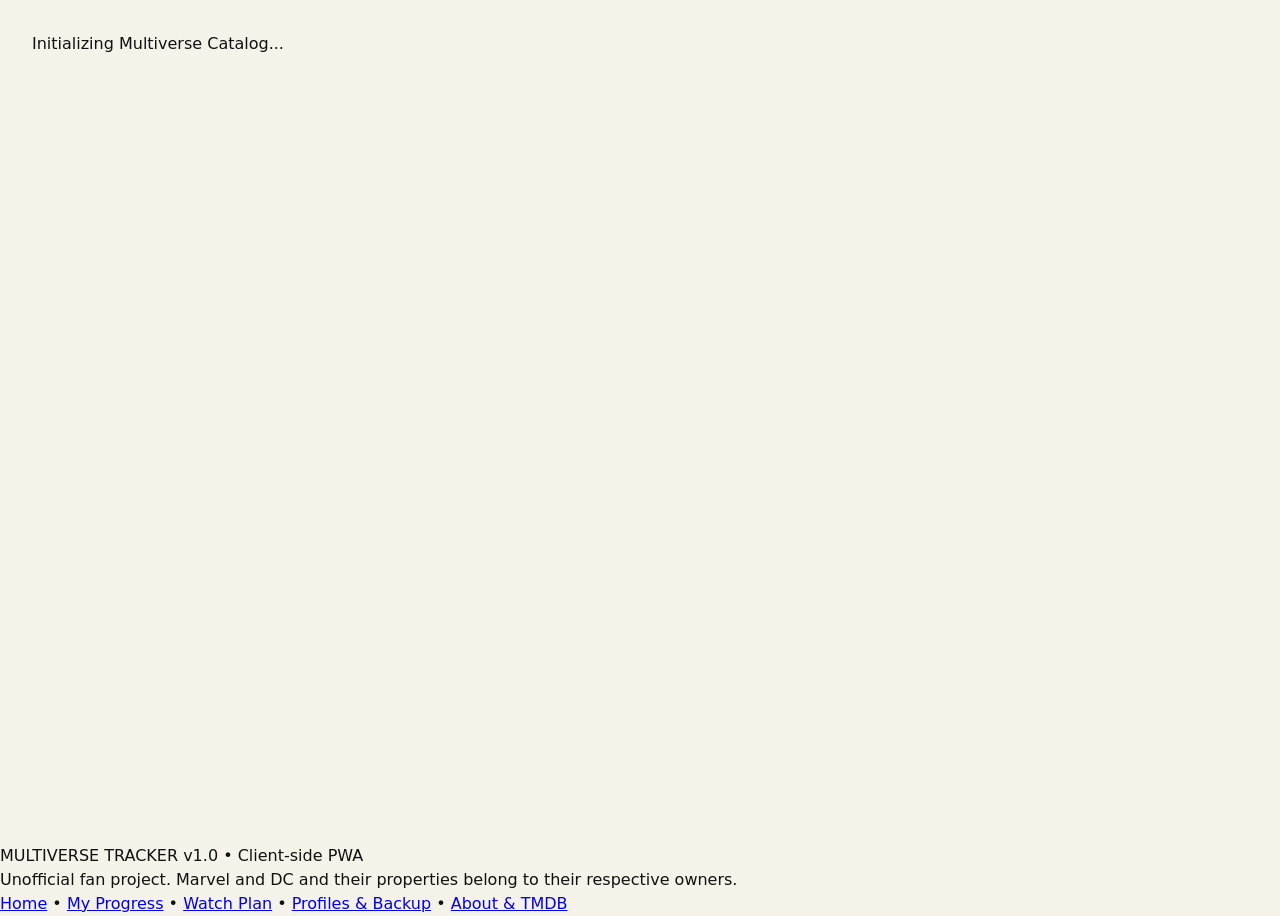
==== commit a0922234: "style: visual redesign to comic editorial theme and performance rewrite" ====
--- a/index.html
+++ b/index.html
@@ -16,8 +16,47 @@
   <!-- Favicon (Inline SVG) -->
   <link rel="icon" href="data:image/svg+xml,<svg xmlns='http://www.w3.org/2000/svg' viewBox='0 0 100 100'><text y='.9em' font-size='90'>dYZ</text></svg>">
 
+  <!-- Preload Bebas Neue -->
+  <link rel="preload" href="./fonts/BebasNeue-Regular.ttf" as="font" type="font/ttf" crossorigin>
+
+  <!-- Preload ES Modules -->
+  <link rel="modulepreload" href="./js/app.js">
+  <link rel="modulepreload" href="./js/store.js">
+  <link rel="modulepreload" href="./js/data.js">
+  <link rel="modulepreload" href="./js/posters.js">
+  <link rel="modulepreload" href="./js/plan.js">
+  <link rel="modulepreload" href="./js/ui/header.js">
+  <link rel="modulepreload" href="./js/ui/home-page.js">
+  <link rel="modulepreload" href="./js/ui/progress-page.js">
+  <link rel="modulepreload" href="./js/ui/plan-page.js">
+  <link rel="modulepreload" href="./js/ui/profiles-page.js">
+  <link rel="modulepreload" href="./js/ui/about-page.js">
+  <link rel="modulepreload" href="./js/ui/card.js">
+  <link rel="modulepreload" href="./js/ui/modal.js">
+  <link rel="modulepreload" href="./js/ui/slider.js">
+  <link rel="modulepreload" href="./js/ui/filters.js">
+
   <!-- Self-contained stylesheet (relative path for sub-folder GitHub Pages hosting) -->
   <link rel="stylesheet" href="./css/style.css">
+
+  <script>
+    // Tiny inline theme script to prevent flash
+    (function() {
+      try {
+        var profilesStr = localStorage.getItem('mcu-tracker:v1');
+        var theme = 'dark';
+        if (profilesStr) {
+          var profiles = JSON.parse(profilesStr);
+          if (profiles.activeProfileId && profiles.profiles && profiles.profiles[profiles.activeProfileId] && profiles.profiles[profiles.activeProfileId].prefs) {
+            theme = profiles.profiles[profiles.activeProfileId].prefs.theme || 'dark';
+          }
+        } else {
+          theme = window.matchMedia('(prefers-color-scheme: light)').matches ? 'light' : 'dark';
+        }
+        document.documentElement.setAttribute('data-theme', theme);
+      } catch (e) {}
+    })();
+  </script>
 </head>
 <body>
   <!-- Screen reader live region for instant accessible announcements -->
--- a/css/style.css
+++ b/css/style.css
@@ -1,2932 +1,763 @@
-/* ==========================================================================
-   MCU & DC TRACKER - PRODUCTION STYLESHEET
-   Vanilla CSS with CSS Custom Properties, Dark/Light Themes, Mobile-First
-   ========================================================================== */
-
-/* --------------------------------------------------------------------------
-   1. Theme Variables & Reset
-   -------------------------------------------------------------------------- */
+/* 
+ * Multiverse Tracker - Comic Editorial Theme
+ * FLAT, HIGH-CONTRAST, 0 BORDER RADIUS, 8PX GRID
+ */
+
 :root {
-  /* Color Palette - Dark Mode Default */
-  --bg-app: #090d16;
-  --bg-surface: #111726;
-  --bg-surface-elevated: #1a2236;
-  --bg-surface-hover: #222c44;
-  --border-color: #242f49;
-  --border-focus: #3b82f6;
-
-  --text-main: #f1f5f9;
-  --text-muted: #94a3b8;
-  --text-faint: #64748b;
-  --text-inverted: #090d16;
-
-  /* Accents */
-  --accent-gold: #f59e0b;
-  --accent-gold-glow: rgba(245, 158, 11, 0.25);
-  --accent-marvel: #e23636;
-  --accent-marvel-hover: #ef4444;
-  --accent-marvel-glow: rgba(226, 54, 54, 0.25);
-  --accent-dc: #0476f2;
-  --accent-dc-hover: #2563eb;
-  --accent-dc-glow: rgba(4, 118, 242, 0.25);
-  --accent-success: #10b981;
-  --accent-danger: #ef4444;
-
-  /* Badges */
-  --badge-marvel-bg: rgba(226, 54, 54, 0.18);
-  --badge-marvel-text: #fca5a5;
-  --badge-dc-bg: rgba(4, 118, 242, 0.18);
-  --badge-dc-text: #93c5fd;
-  --badge-neutral-bg: rgba(148, 163, 184, 0.12);
-  --badge-neutral-text: #cbd5e1;
-  --badge-official-bg: rgba(245, 158, 11, 0.2);
-  --badge-official-text: #fde047;
-
-  /* Layout & Sizing */
-  --header-height: 4.25rem;
-  --max-width: 1400px;
-  --radius-sm: 6px;
-  --radius-md: 10px;
-  --radius-lg: 16px;
-  --radius-full: 9999px;
-
-  /* Shadows */
-  --shadow-sm: 0 1px 3px rgba(0, 0, 0, 0.4);
-  --shadow-md: 0 4px 12px rgba(0, 0, 0, 0.45);
-  --shadow-lg: 0 10px 30px rgba(0, 0, 0, 0.6);
-  --shadow-glow: 0 0 20px rgba(226, 54, 54, 0.2);
-
-  /* Transitions */
-  --transition-fast: 0.15s ease;
-  --transition-normal: 0.25s cubic-bezier(0.16, 1, 0.3, 1);
-
-  /* System Font Stack */
-  --font-family: -apple-system, BlinkMacSystemFont, "Segoe UI", Roboto, Helvetica, Arial, sans-serif, "Apple Color Emoji", "Segoe UI Emoji";
-}
-
-[data-theme="light"] {
-  --bg-app: #f8fafc;
-  --bg-surface: #ffffff;
-  --bg-surface-elevated: #f1f5f9;
-  --bg-surface-hover: #e2e8f0;
-  --border-color: #cbd5e1;
-  --border-focus: #2563eb;
-
-  --text-main: #0f172a;
-  --text-muted: #475569;
-  --text-faint: #64748b;
-  --text-inverted: #ffffff;
-
-  --accent-gold: #d97706;
-  --accent-gold-glow: rgba(217, 119, 6, 0.15);
-  --accent-marvel: #c52222;
-  --accent-marvel-hover: #b91c1c;
-  --accent-dc: #0369a1;
-  --accent-dc-hover: #0284c7;
-
-  --badge-marvel-bg: #fee2e2;
-  --badge-marvel-text: #991b1b;
-  --badge-dc-bg: #e0f2fe;
-  --badge-dc-text: #075985;
-  --badge-neutral-bg: #f1f5f9;
-  --badge-neutral-text: #334155;
-  --badge-official-bg: #fef3c7;
-  --badge-official-text: #92400e;
-
-  --shadow-sm: 0 1px 3px rgba(0, 0, 0, 0.08);
-  --shadow-md: 0 4px 12px rgba(0, 0, 0, 0.08);
-  --shadow-lg: 0 10px 25px rgba(0, 0, 0, 0.12);
-  --shadow-glow: 0 0 15px rgba(197, 34, 34, 0.12);
-}
-
-/* Base reset */
+  /* Default: Light (comic paper) */
+  --bg: #F5F2EA;
+  --surface: #FFFFFF;
+  --surface-2: #ECE8DD;
+  --border: #151515;
+  --text: #111111;
+  --muted: #565656;
+  --red: #E4141B;
+  --red-text: #C4161C;
+  --on-red: #FFFFFF;
+  --gold-text: #B88400;
+  --gold-fill: #FFC62B;
+  --dc-blue: #1F6FEB;
+}
+
+:root[data-theme="dark"] {
+  /* Dark (ink black) */
+  --bg: #0E0E0E;
+  --surface: #171717;
+  --surface-2: #222222;
+  --border: #343434;
+  --text: #F4F4F4;
+  --muted: #A6A6A6;
+  --red: #EC1D24;
+  --red-text: #FF4A50;
+  --on-red: #FFFFFF;
+  --gold-text: #FFC62B;
+  --gold-fill: #FFC62B;
+  --dc-blue: #1F6FEB;
+}
+
+/* Base Reset */
 *, *::before, *::after {
   box-sizing: border-box;
   margin: 0;
   padding: 0;
 }
 
-html {
-  font-size: 16px;
-  scroll-behavior: smooth;
-  color-scheme: dark;
-}
-
-html[data-theme="light"] {
-  color-scheme: light;
+@font-face {
+  font-family: 'Bebas Neue';
+  src: url('../fonts/BebasNeue-Regular.ttf') format('truetype');
+  font-weight: 400;
+  font-style: normal;
+  font-display: swap;
 }
 
 body {
-  font-family: var(--font-family);
-  background-color: var(--bg-app);
-  color: var(--text-main);
+  background-color: var(--bg);
+  color: var(--text);
+  font-family: system-ui, -apple-system, sans-serif;
+  font-size: 16px;
   line-height: 1.5;
-  min-height: 100vh;
-  display: flex;
-  flex-direction: column;
   -webkit-font-smoothing: antialiased;
-  -moz-osx-font-smoothing: grayscale;
-}
-
-/* Accessibility: Focus visible */
-:focus-visible {
-  outline: 2px solid var(--border-focus);
-  outline-offset: 3px;
-}
-
-/* Accessible Screen Reader Only Utility */
-.sr-only {
-  position: absolute;
-  width: 1px;
-  height: 1px;
-  padding: 0;
-  margin: -1px;
-  overflow: hidden;
-  clip: rect(0, 0, 0, 0);
-  white-space: nowrap;
-  border-width: 0;
-}
-
-/* --------------------------------------------------------------------------
-   2. Buttons, Inputs & Base Form Controls
-   -------------------------------------------------------------------------- */
-button, input, select, textarea {
-  font-family: inherit;
-  font-size: inherit;
-  color: inherit;
-}
-
-button {
-  cursor: pointer;
-  border: none;
-  background: transparent;
-  display: inline-flex;
-  align-items: center;
-  justify-content: center;
-  gap: 0.5rem;
-  transition: all var(--transition-fast);
-}
-
-.btn {
-  padding: 0.6rem 1.2rem;
-  font-weight: 600;
-  font-size: 0.9rem;
-  border-radius: var(--radius-md);
-  text-decoration: none;
-}
-
-.btn-sm {
-  padding: 0.4rem 0.8rem;
-  font-size: 0.82rem;
-  border-radius: var(--radius-sm);
-}
-
-.btn-lg {
-  padding: 0.8rem 1.6rem;
-  font-size: 1rem;
-  border-radius: var(--radius-md);
-}
-
-.btn-primary {
-  background-color: var(--accent-marvel);
-  color: #ffffff;
-  box-shadow: 0 2px 8px var(--accent-marvel-glow);
-}
-
-.btn-primary:hover:not(:disabled) {
-  background-color: var(--accent-marvel-hover);
-  transform: translateY(-1px);
-}
-
-.btn-secondary {
-  background-color: var(--bg-surface-elevated);
-  color: var(--text-main);
-  border: 1px solid var(--border-color);
-}
-
-.btn-secondary:hover:not(:disabled) {
-  background-color: var(--bg-surface-hover);
-  border-color: var(--text-muted);
-}
-
-.btn-danger {
-  background-color: var(--accent-danger);
-  color: #ffffff;
-}
-
-.btn-danger:hover:not(:disabled) {
-  background-color: #dc2626;
-}
-
-.btn-danger-outline {
-  background: transparent;
-  color: var(--accent-danger);
-  border: 1px solid var(--accent-danger);
-}
-
-.btn-danger-outline:hover:not(:disabled) {
-  background-color: rgba(239, 68, 68, 0.1);
-}
-
-.btn:disabled {
-  opacity: 0.5;
-  cursor: not-allowed;
-  transform: none !important;
-}
-
-.btn-icon {
-  padding: 0.4rem;
-  border-radius: var(--radius-sm);
-  color: var(--text-muted);
-}
-
-.btn-icon:hover {
-  color: var(--text-main);
-  background-color: var(--bg-surface-elevated);
-}
-
-.form-input {
-  width: 100%;
-  padding: 0.6rem 0.85rem;
-  background-color: var(--bg-surface);
-  border: 1px solid var(--border-color);
-  border-radius: var(--radius-sm);
-  color: var(--text-main);
-}
-
-.form-input:focus {
+}
+
+/* Typography */
+h1, h2, h3, h4, h5, h6, .display-font {
+  font-family: 'Bebas Neue', 'Oswald', 'Anton', sans-serif;
+  text-transform: uppercase;
+  letter-spacing: 0.05em;
+  line-height: 1.1;
+  font-weight: normal;
+}
+
+/* Layout */
+.app-main {
+  max-width: 1440px;
+  margin: 0 auto;
+  padding: 16px;
+  min-height: calc(100vh - 56px);
   outline: none;
-  border-color: var(--border-focus);
-}
-
-/* --------------------------------------------------------------------------
-   3. Warning & Welcome Banners
-   -------------------------------------------------------------------------- */
-.storage-warning-banner {
-  background-color: #7f1d1d;
-  color: #fef2f2;
-  padding: 0.6rem 1rem;
-  font-size: 0.85rem;
-  font-weight: 600;
-  display: flex;
-  align-items: center;
-  justify-content: center;
-  gap: 0.5rem;
-  text-align: center;
-}
-
-.welcome-banner {
-  background: linear-gradient(135deg, var(--bg-surface-elevated), var(--bg-surface));
-  border-bottom: 2px solid var(--accent-gold);
-  padding: 1rem 1.5rem;
-  box-shadow: var(--shadow-md);
-  z-index: 99;
-}
-
-.welcome-banner-inner {
-  max-width: var(--max-width);
-  margin: 0 auto;
-  display: flex;
-  flex-wrap: wrap;
-  align-items: center;
-  justify-content: space-between;
-  gap: 1rem;
-}
-
-.welcome-banner-title {
-  font-size: 1.1rem;
-  font-weight: 700;
-  color: var(--accent-gold);
-}
-
-.welcome-banner-desc {
-  font-size: 0.88rem;
-  color: var(--text-muted);
-}
-
-.welcome-banner-form {
-  display: flex;
-  align-items: center;
-  gap: 0.5rem;
-}
-
-.welcome-input {
-  padding: 0.45rem 0.75rem;
-  background-color: var(--bg-app);
-  border: 1px solid var(--border-color);
-  border-radius: var(--radius-sm);
-  color: var(--text-main);
-  font-size: 0.88rem;
-}
-
-/* --------------------------------------------------------------------------
-   4. Global Header & Navigation
-   -------------------------------------------------------------------------- */
+}
+@media (min-width: 768px) {
+  .app-main {
+    padding: 32px;
+  }
+}
+
+/* Header */
 .app-header {
   position: sticky;
   top: 0;
   z-index: 100;
-  height: var(--header-height);
-  background-color: rgba(9, 13, 22, 0.88);
-  backdrop-filter: blur(12px);
-  -webkit-backdrop-filter: blur(12px);
-  border-bottom: 1px solid var(--border-color);
-}
-
-[data-theme="light"] .app-header {
-  background-color: rgba(255, 255, 255, 0.9);
-}
-
-.header-inner {
-  max-width: var(--max-width);
+  background-color: var(--bg);
+  height: 56px;
+  border-bottom: 2px solid var(--border);
+  display: flex;
+  align-items: center;
+  justify-content: space-between;
+  padding: 0 16px;
+}
+
+.header-brand {
+  font-family: 'Bebas Neue', sans-serif;
+  font-size: 24px;
+  text-decoration: none;
+  color: var(--text);
+  letter-spacing: 0.1em;
+}
+
+.header-nav {
+  display: none;
+  gap: 24px;
+}
+@media (min-width: 768px) {
+  .header-nav {
+    display: flex;
+  }
+}
+.header-nav a {
+  font-family: 'Bebas Neue', sans-serif;
+  font-size: 20px;
+  color: var(--text);
+  text-decoration: none;
+  letter-spacing: 0.05em;
+  padding: 8px 0;
+  border-bottom: 3px solid transparent;
+}
+.header-nav a.is-active {
+  border-bottom-color: var(--red);
+}
+
+.header-controls {
+  display: flex;
+  align-items: center;
+  gap: 16px;
+}
+
+/* Buttons */
+.btn {
+  display: inline-flex;
+  align-items: center;
+  justify-content: center;
+  gap: 8px;
+  font-family: 'Bebas Neue', sans-serif;
+  font-size: 20px;
+  letter-spacing: 0.05em;
+  padding: 8px 16px;
+  border: 2px solid var(--border);
+  background-color: var(--surface);
+  color: var(--text);
+  cursor: pointer;
+  border-radius: 0; /* Hard rule */
+  transition: transform 0.08s ease, background-color 0.08s ease;
+  text-decoration: none;
+}
+.btn:hover, .btn:focus-visible {
+  background-color: var(--surface-2);
+  transform: translateY(-2px);
+  box-shadow: 4px 4px 0 var(--border);
+}
+.btn-primary {
+  background-color: var(--red);
+  color: var(--on-red);
+  border-color: var(--red);
+}
+.btn-primary:hover, .btn-primary:focus-visible {
+  background-color: var(--red-text);
+  box-shadow: 4px 4px 0 var(--text);
+}
+.btn-sm {
+  font-size: 16px;
+  padding: 4px 8px;
+}
+
+/* Focus Ring (Hard rule) */
+*:focus-visible {
+  outline: 2px solid var(--text);
+  outline-offset: 2px;
+}
+
+/* Compact Hero */
+.hero-band {
+  background-color: var(--red);
+  color: var(--on-red);
+  padding: 24px 16px;
+  display: flex;
+  flex-direction: column;
+  gap: 16px;
+  border: 2px solid var(--border);
+  margin-bottom: 16px;
+}
+@media (min-width: 768px) {
+  .hero-band {
+    flex-direction: row;
+    justify-content: space-between;
+    align-items: center;
+    padding: 32px 48px;
+  }
+}
+.hero-band-left .kicker {
+  font-size: 14px;
+  font-weight: bold;
+  letter-spacing: 0.1em;
+  display: block;
+  margin-bottom: 4px;
+}
+.hero-band-left .title {
+  font-size: 48px;
+  margin: 0;
+  line-height: 1;
+}
+.hero-band-left .subtitle {
+  font-size: 16px;
+  opacity: 0.9;
+  margin-top: 8px;
+}
+.hero-band-right {
+  display: flex;
+  gap: 16px;
+}
+.countdown-unit {
+  display: flex;
+  flex-direction: column;
+  align-items: center;
+}
+.countdown-val {
+  font-family: 'Bebas Neue', sans-serif;
+  font-size: 48px;
+  line-height: 1;
+  font-variant-numeric: tabular-nums;
+}
+.countdown-label {
+  font-size: 12px;
+  font-weight: bold;
+  letter-spacing: 0.1em;
+}
+.countdown-sep {
+  width: 2px;
+  background-color: rgba(255,255,255,0.3);
+}
+
+/* Progress Strip */
+.progress-strip {
+  display: flex;
+  flex-direction: column;
+  gap: 16px;
+  margin-bottom: 32px;
+}
+@media (min-width: 768px) {
+  .progress-strip {
+    flex-direction: row;
+  }
+}
+.progress-item {
+  flex: 1;
+  border: 2px solid var(--border);
+  background-color: var(--surface);
+  padding: 16px;
+}
+.progress-item-header {
+  display: flex;
+  justify-content: space-between;
+  align-items:baseline;
+  margin-bottom: 8px;
+}
+.progress-item-title {
+  font-family: 'Bebas Neue', sans-serif;
+  font-size: 20px;
+}
+.progress-item-val {
+  font-family: 'Bebas Neue', sans-serif;
+  font-size: 28px;
+  font-variant-numeric: tabular-nums;
+}
+.progress-bar-wrap {
+  height: 12px;
+  background-color: var(--surface-2);
+  width: 100%;
+}
+.progress-bar-fill {
   height: 100%;
-  margin: 0 auto;
-  padding: 0 1.5rem;
-  display: flex;
-  align-items: center;
-  justify-content: space-between;
-  gap: 1.5rem;
-}
-
-.brand-logo {
-  display: flex;
-  align-items: center;
-  gap: 0.75rem;
-  text-decoration: none;
-  color: inherit;
-}
-
-.brand-emblem {
-  width: 2.5rem;
-  height: 2.5rem;
-  background: linear-gradient(135deg, #1e293b, #0f172a);
-  border: 1px solid var(--border-color);
-  border-radius: var(--radius-md);
-  display: flex;
-  align-items: center;
-  justify-content: center;
-  font-weight: 900;
-  font-size: 0.9rem;
-  box-shadow: var(--shadow-sm);
-}
-
-.emblem-m {
-  color: var(--accent-marvel);
-}
-
-.emblem-divider {
-  color: var(--text-faint);
-  margin: 0 1px;
-}
-
-.emblem-dc {
-  color: var(--accent-dc);
-  font-size: 0.75rem;
-}
-
-.brand-text {
-  display: flex;
-  flex-direction: column;
-}
-
-.brand-title {
-  font-size: 1.05rem;
-  font-weight: 800;
-  letter-spacing: 0.5px;
-  line-height: 1.2;
-}
-
-.brand-subtitle {
-  font-size: 0.72rem;
-  color: var(--text-muted);
-  letter-spacing: 0.2px;
-}
-
-.header-nav {
-  display: flex;
-  align-items: center;
-}
-
-.nav-list {
-  display: flex;
-  list-style: none;
-  gap: 0.5rem;
-}
-
-.nav-link {
-  display: inline-block;
-  padding: 0.5rem 0.85rem;
-  color: var(--text-muted);
-  text-decoration: none;
-  font-size: 0.9rem;
-  font-weight: 600;
-  border-radius: var(--radius-sm);
-  transition: all var(--transition-fast);
-}
-
-.nav-link:hover {
-  color: var(--text-main);
-  background-color: var(--bg-surface-elevated);
-}
-
-.nav-link.is-active {
-  color: #ffffff;
-  background-color: var(--accent-marvel);
-  box-shadow: 0 2px 8px var(--accent-marvel-glow);
-}
-
-[data-theme="light"] .nav-link.is-active {
-  color: #ffffff;
-}
-
-.header-tools {
-  display: flex;
-  align-items: center;
-  gap: 0.75rem;
-}
-
-/* Profile Switcher Dropdown */
-.profile-dropdown-wrapper {
+  background-color: var(--red);
+  transition: width 0.3s ease;
+}
+.progress-bar-fill.dc-fill {
+  background-color: var(--dc-blue);
+}
+
+/* Section Headers */
+.section-header {
+  display: flex;
+  flex-direction: column;
+  margin-bottom: 16px;
+  border-left: 4px solid var(--red);
+  padding-left: 12px;
+}
+@media (min-width: 768px) {
+  .section-header {
+    flex-direction: row;
+    justify-content: space-between;
+    align-items: flex-end;
+  }
+}
+.section-title {
+  font-size: 32px;
+  margin-bottom: 4px;
+}
+.section-desc {
+  color: var(--muted);
+  font-size: 14px;
+}
+
+/* Horizontal Rail (Scroll Snap) */
+.rail-container {
+  display: flex;
+  overflow-x: auto;
+  scroll-snap-type: x proximity;
+  gap: 16px;
+  padding-bottom: 16px;
+  margin-bottom: 32px;
+  scrollbar-width: thin;
+  scrollbar-color: var(--muted) var(--surface-2);
+}
+.rail-container::-webkit-scrollbar {
+  height: 8px;
+}
+.rail-container::-webkit-scrollbar-track {
+  background: var(--surface-2);
+}
+.rail-container::-webkit-scrollbar-thumb {
+  background: var(--muted);
+}
+.rail-item {
+  scroll-snap-align: start;
+  flex: 0 0 auto;
+  width: 160px;
+}
+@media (min-width: 768px) {
+  .rail-item {
+    width: 200px;
+  }
+}
+
+/* Movie Card (Poster First) */
+.movie-card {
   position: relative;
-}
-
-.btn-profile-dropdown {
-  display: flex;
-  align-items: center;
-  gap: 0.5rem;
-  padding: 0.4rem 0.75rem;
-  background-color: var(--bg-surface-elevated);
-  border: 1px solid var(--border-color);
-  border-radius: var(--radius-full);
-  font-size: 0.85rem;
-  font-weight: 600;
-}
-
-.btn-profile-dropdown:hover {
-  background-color: var(--bg-surface-hover);
-}
-
-.header-avatar, .spotlight-avatar, .menu-avatar, .profile-card-avatar {
-  display: flex;
-  align-items: center;
-  justify-content: center;
-  border-radius: var(--radius-full);
-  font-weight: 800;
-  background: linear-gradient(135deg, var(--accent-marvel), var(--accent-gold));
-  color: #ffffff;
-}
-
-.header-avatar {
-  width: 1.6rem;
-  height: 1.6rem;
-  font-size: 0.8rem;
-}
-
-.dropdown-chevron {
-  color: var(--text-muted);
-}
-
-.profile-menu {
-  position: absolute;
-  top: calc(100% + 0.5rem);
-  right: 0;
-  width: 230px;
-  background-color: var(--bg-surface);
-  border: 1px solid var(--border-color);
-  border-radius: var(--radius-md);
-  box-shadow: var(--shadow-lg);
-  padding: 0.5rem;
-  z-index: 101;
-}
-
-.profile-menu-header {
-  padding: 0.4rem 0.5rem;
-  font-size: 0.75rem;
-  text-transform: uppercase;
-  color: var(--text-faint);
-  font-weight: 700;
-  letter-spacing: 0.5px;
-}
-
-.profile-menu-list {
-  list-style: none;
-  display: flex;
-  flex-direction: column;
-  gap: 0.25rem;
-}
-
-.profile-menu-item {
-  width: 100%;
-  display: flex;
-  align-items: center;
-  gap: 0.6rem;
-  padding: 0.45rem 0.6rem;
-  border-radius: var(--radius-sm);
-  font-size: 0.88rem;
-  text-align: left;
-}
-
-.profile-menu-item:hover {
-  background-color: var(--bg-surface-elevated);
-}
-
-.profile-menu-item.is-active {
-  background-color: var(--bg-surface-hover);
-  font-weight: 700;
-}
-
-.menu-avatar {
-  width: 1.5rem;
-  height: 1.5rem;
-  font-size: 0.75rem;
-}
-
-.menu-check {
-  margin-left: auto;
-  color: var(--accent-gold);
-  font-weight: bold;
-}
-
-.profile-menu-footer {
-  margin-top: 0.5rem;
-  padding-top: 0.5rem;
-  border-top: 1px solid var(--border-color);
-}
-
-.menu-manage-link {
-  display: block;
-  font-size: 0.8rem;
-  color: var(--accent-dc);
-  text-decoration: none;
-  padding: 0.3rem 0.5rem;
-  border-radius: var(--radius-sm);
-  font-weight: 600;
-}
-
-.menu-manage-link:hover {
-  text-decoration: underline;
-}
-
-/* Theme Toggle */
-.btn-theme-toggle {
-  width: 2.25rem;
-  height: 2.25rem;
-  border-radius: var(--radius-md);
-  background-color: var(--bg-surface-elevated);
-  border: 1px solid var(--border-color);
-  color: var(--text-main);
-}
-
-.btn-theme-toggle:hover {
-  background-color: var(--bg-surface-hover);
-}
-
-/* --------------------------------------------------------------------------
-   5. Main View Layout & Sections
-   -------------------------------------------------------------------------- */
-.app-main {
-  flex: 1;
-  max-width: var(--max-width);
-  width: 100%;
-  margin: 0 auto;
-  padding: 1.5rem 1.5rem 4rem 1.5rem;
-}
-
-.section-container {
-  margin-top: 3rem;
-}
-
-.section-header {
-  display: flex;
-  flex-wrap: wrap;
-  align-items: flex-end;
-  justify-content: space-between;
-  gap: 1rem;
-  margin-bottom: 1.5rem;
-}
-
-.section-title-wrap {
-  max-width: 700px;
-}
-
-.section-kicker {
-  display: inline-block;
-  font-size: 0.75rem;
-  font-weight: 800;
-  letter-spacing: 1.5px;
-  color: var(--accent-gold);
-  margin-bottom: 0.25rem;
-}
-
-.section-title {
-  font-size: 1.65rem;
-  font-weight: 800;
-  letter-spacing: -0.5px;
-  line-height: 1.25;
-}
-
-.section-desc {
-  font-size: 0.92rem;
-  color: var(--text-muted);
-  margin-top: 0.35rem;
-}
-
-/* --------------------------------------------------------------------------
-   6. Home Page & Hero Section
-   -------------------------------------------------------------------------- */
-.home-hero {
-  background: linear-gradient(180deg, rgba(226, 54, 54, 0.08) 0%, rgba(9, 13, 22, 0) 100%);
-  border: 1px solid var(--border-color);
-  border-radius: var(--radius-lg);
-  padding: 2.5rem 2rem;
-  box-shadow: var(--shadow-sm);
-  text-align: center;
+  display: flex;
+  flex-direction: column;
+  background-color: var(--surface);
+  border: 2px solid var(--border);
+  height: 100%;
+  cursor: pointer;
+  content-visibility: auto;
+  contain-intrinsic-size: 200px 350px;
+  contain: layout paint;
+  transition: transform 0.08s ease;
+}
+.movie-card:hover {
+  transform: translateY(-2px);
+  box-shadow: 4px 4px 0 var(--border);
+}
+
+/* Stripe */
+.card-universe-stripe {
+  height: 4px;
+  width: 100%;
+  background-color: var(--red); /* default Marvel */
+}
+.movie-card[data-universe="DC"] .card-universe-stripe {
+  background-color: var(--dc-blue);
+}
+
+/* Poster Wrap */
+.card-poster-wrap {
+  width: 100%;
+  aspect-ratio: 2 / 3;
+  background-color: var(--surface-2);
   position: relative;
   overflow: hidden;
 }
-
-.hero-container {
-  max-width: 900px;
-  margin: 0 auto;
-  display: flex;
-  flex-direction: column;
-  align-items: center;
-}
-
-.hero-badge {
-  display: inline-block;
-  font-size: 0.72rem;
-  font-weight: 800;
-  letter-spacing: 2px;
-  padding: 0.25rem 0.75rem;
-  background-color: rgba(245, 158, 11, 0.15);
-  color: var(--accent-gold);
-  border: 1px solid rgba(245, 158, 11, 0.3);
-  border-radius: var(--radius-full);
-  margin-bottom: 0.75rem;
-}
-
-.hero-title {
-  font-size: clamp(2rem, 5vw, 3.25rem);
-  font-weight: 900;
-  letter-spacing: -1px;
-  line-height: 1.15;
-  background: linear-gradient(135deg, #ffffff 30%, #fca5a5 100%);
-  -webkit-background-clip: text;
-  -webkit-text-fill-color: transparent;
-}
-
-[data-theme="light"] .hero-title {
-  background: linear-gradient(135deg, #0f172a 30%, #b91c1c 100%);
-  -webkit-background-clip: text;
-  -webkit-text-fill-color: transparent;
-}
-
-.hero-subtitle {
-  font-size: 1.05rem;
-  color: var(--text-muted);
-  max-width: 620px;
-  margin-top: 0.75rem;
-}
-
-/* Countdown Clock */
-.hero-countdown-block {
-  display: flex;
-  align-items: center;
-  justify-content: center;
-  gap: 0.75rem;
-  margin-top: 2rem;
-  padding: 1rem 1.5rem;
-  background-color: var(--bg-surface);
-  border: 1px solid var(--border-color);
-  border-radius: var(--radius-md);
-  box-shadow: var(--shadow-md);
-}
-
-.countdown-unit {
-  display: flex;
-  flex-direction: column;
-  align-items: center;
-  min-width: 4rem;
-}
-
-.countdown-val {
-  font-size: clamp(1.8rem, 4vw, 2.5rem);
-  font-weight: 900;
-  color: var(--accent-gold);
-  line-height: 1;
-  font-variant-numeric: tabular-nums;
-}
-
-.countdown-label {
-  font-size: 0.72rem;
-  text-transform: uppercase;
-  color: var(--text-faint);
-  font-weight: 700;
-  letter-spacing: 1px;
-  margin-top: 0.25rem;
-}
-
-.countdown-sep {
-  font-size: 1.8rem;
-  font-weight: 900;
-  color: var(--text-faint);
-  margin-bottom: 0.75rem;
-}
-
-/* Progress Rings */
-.hero-progress-section {
-  display: flex;
-  flex-wrap: wrap;
-  align-items: center;
-  justify-content: center;
-  gap: 2rem;
-  margin-top: 2.5rem;
-  width: 100%;
-}
-
-.progress-ring-card {
-  display: flex;
-  flex-direction: column;
-  align-items: center;
-  gap: 0.5rem;
-}
-
-.progress-ring-visual {
-  position: relative;
-  display: flex;
-  align-items: center;
-  justify-content: center;
-}
-
-.progress-ring-svg {
-  transform: rotate(-90deg);
-}
-
-.progress-ring-bg {
-  color: var(--bg-surface-elevated);
-}
-
-.progress-ring-bar {
-  transition: stroke-dashoffset 0.8s cubic-bezier(0.16, 1, 0.3, 1);
-}
-
-.progress-ring-content {
-  position: absolute;
-  display: flex;
-  flex-direction: column;
-  align-items: center;
-  justify-content: center;
-}
-
-.progress-ring-pct {
-  font-size: 1.1rem;
-  font-weight: 900;
-  line-height: 1;
-}
-
-.progress-ring-count {
-  font-size: 0.75rem;
-  color: var(--text-muted);
-  font-weight: 600;
-  margin-top: 0.2rem;
-}
-
-.progress-ring-label {
-  font-size: 0.85rem;
-  font-weight: 700;
-  color: var(--text-main);
-}
-
-/* Toggle Switch Control */
-.toggle-control {
-  display: inline-flex;
-  align-items: center;
-  gap: 0.65rem;
-  cursor: pointer;
-  user-select: none;
-}
-
-.toggle-checkbox {
-  position: absolute;
-  opacity: 0;
-  width: 0;
-  height: 0;
-}
-
-.toggle-slider {
-  position: relative;
-  width: 2.6rem;
-  height: 1.4rem;
-  background-color: var(--bg-surface-elevated);
-  border: 1px solid var(--border-color);
-  border-radius: var(--radius-full);
-  transition: var(--transition-fast);
-}
-
-.toggle-slider::before {
-  content: "";
-  position: absolute;
-  height: 1rem;
-  width: 1rem;
-  left: 2px;
-  bottom: 2px;
-  background-color: #ffffff;
-  border-radius: 50%;
-  transition: var(--transition-fast);
-}
-
-.toggle-checkbox:checked + .toggle-slider {
-  background-color: var(--accent-marvel);
-  border-color: var(--accent-marvel);
-}
-
-.toggle-checkbox:checked + .toggle-slider::before {
-  transform: translateX(1.2rem);
-}
-
-.toggle-label {
-  font-size: 0.88rem;
-  font-weight: 600;
-  color: var(--text-main);
-}
-
-/* --------------------------------------------------------------------------
-   7. Carousel Slider & Cards Track
-   -------------------------------------------------------------------------- */
-.slider-wrapper {
-  position: relative;
-  width: 100%;
-}
-
-.slider-controls {
-  position: absolute;
-  top: -3.75rem;
-  right: 0;
-  display: flex;
-  gap: 0.5rem;
-  z-index: 10;
-}
-
-.slider-nav-btn {
-  width: 2.25rem;
-  height: 2.25rem;
-  background-color: var(--bg-surface);
-  border: 1px solid var(--border-color);
-  border-radius: var(--radius-md);
-  color: var(--text-main);
-  box-shadow: var(--shadow-sm);
-}
-
-.slider-nav-btn:hover:not(:disabled) {
-  background-color: var(--bg-surface-hover);
-  border-color: var(--text-muted);
-}
-
-.slider-nav-btn:disabled {
-  opacity: 0.3;
-  cursor: not-allowed;
-}
-
-.slider-track {
-  display: flex;
-  gap: 1.25rem;
-  overflow-x: auto;
-  scroll-snap-type: x mandatory;
-  padding: 0.5rem 0.25rem 1.5rem 0.25rem;
-  scrollbar-width: thin;
-  scrollbar-color: var(--border-color) transparent;
-  cursor: grab;
-  user-select: none;
-}
-
-.slider-track.is-dragging {
-  cursor: grabbing;
-  scroll-snap-type: none;
-}
-
-.slider-track::-webkit-scrollbar {
-  height: 6px;
-}
-
-.slider-track::-webkit-scrollbar-track {
-  background: transparent;
-}
-
-.slider-track::-webkit-scrollbar-thumb {
-  background: var(--border-color);
-  border-radius: 3px;
-}
-
-.slider-track > .movie-card {
-  flex: 0 0 220px;
-  scroll-snap-align: start;
-}
-
-/* Grid View Mode */
-.slider-wrapper.view-mode-grid .slider-controls {
-  display: none;
-}
-
-.slider-wrapper.view-mode-grid .slider-track,
-.cards-grid {
-  display: grid;
-  grid-template-columns: repeat(auto-fill, minmax(210px, 1fr));
-  gap: 1.25rem;
-  overflow: visible;
-  padding: 0.5rem 0 1.5rem 0;
-  cursor: default;
-}
-
-.slider-wrapper.view-mode-grid .slider-track > .movie-card {
-  flex: auto;
-}
-
-/* --------------------------------------------------------------------------
-   8. Movie Card Component
-   -------------------------------------------------------------------------- */
-.movie-card {
-  background-color: var(--bg-surface);
-  border: 1px solid var(--border-color);
-  border-radius: var(--radius-md);
-  overflow: hidden;
-  display: flex;
-  flex-direction: column;
-  transition: transform var(--transition-normal), box-shadow var(--transition-normal), border-color var(--transition-normal);
-  box-shadow: var(--shadow-sm);
-  position: relative;
-  cursor: pointer;
-}
-
-.movie-card:hover {
-  transform: translateY(-4px);
-  box-shadow: var(--shadow-md);
-  border-color: rgba(226, 54, 54, 0.5);
-}
-
-.movie-card.is-doomsday-optional {
-  border: 1.5px dashed rgba(56, 189, 248, 0.6);
-}
-
-.movie-card.is-doomsday-optional:hover {
-  border-color: #38bdf8;
-  box-shadow: 0 4px 14px rgba(56, 189, 248, 0.25);
-}
-
-.movie-card.is-watched {
-  border-color: rgba(16, 185, 129, 0.45);
-}
-
-.movie-card.is-watched::after {
-  content: "";
-  position: absolute;
-  top: 0;
-  left: 0;
-  right: 0;
-  height: 3px;
-  background-color: var(--accent-success);
-  z-index: 4;
-}
-
-.movie-card.is-watched .card-poster-img,
-.movie-card.is-watched .card-poster-svg {
-  filter: saturate(0.55) brightness(0.85);
-}
-
-.card-poster-container {
-  width: 100%;
-  aspect-ratio: 2 / 3;
-  position: relative;
-  overflow: hidden;
-  background-color: #0b0f19;
-}
-
-.card-poster-wrap {
-  width: 100%;
-  height: 100%;
-  position: relative;
-  overflow: hidden;
-}
-
 .card-poster-img {
   width: 100%;
   height: 100%;
   object-fit: cover;
   display: block;
-  transition: transform var(--transition-normal), filter var(--transition-normal);
-}
-
-.movie-card:hover .card-poster-img {
-  transform: scale(1.03);
-}
-
-.card-poster-svg-wrap {
+}
+
+/* SVG Placeholder (No gradients) */
+.card-placeholder {
   width: 100%;
   height: 100%;
-}
-
-.card-poster-svg {
-  width: 100%;
-  height: 100%;
-  display: block;
-}
-
-/* Shimmer Loading Skeleton */
-.poster-shimmer {
-  background: linear-gradient(
-    90deg,
-    #111726 0%,
-    #1e293b 50%,
-    #111726 100%
-  );
-  background-size: 200% 100%;
-  animation: shimmerAnim 1.6s infinite linear;
-}
-
-@keyframes shimmerAnim {
-  0% {
-    background-position: -200% 0;
-  }
-  100% {
-    background-position: 200% 0;
-  }
-}
-
-/* Overlay Badges on Top of Poster */
-.card-badges-overlay {
+  display: flex;
+  align-items: center;
+  justify-content: center;
+  text-align: center;
+  padding: 16px;
+  background-color: var(--surface-2);
+  color: var(--text);
+  font-family: 'Bebas Neue', sans-serif;
+  font-size: 28px;
+  line-height: 1;
+}
+
+/* Chips overlay */
+.card-chips {
   position: absolute;
-  top: 0.5rem;
-  left: 0.5rem;
-  right: 0.5rem;
-  display: flex;
-  flex-wrap: wrap;
-  gap: 0.3rem;
-  z-index: 2;
-  pointer-events: none;
-}
-
-.card-badges-overlay .badge {
-  backdrop-filter: blur(8px);
-  -webkit-backdrop-filter: blur(8px);
-  box-shadow: 0 2px 6px rgba(0, 0, 0, 0.45);
-}
-
-/* Green Checkmark Overlay when Watched */
-.card-watched-overlay {
-  position: absolute;
-  bottom: 0.6rem;
-  right: 0.6rem;
-  width: 32px;
-  height: 32px;
-  border-radius: var(--radius-full);
-  background-color: var(--accent-success);
-  color: #ffffff;
-  display: flex;
-  align-items: center;
-  justify-content: center;
-  box-shadow: 0 2px 8px rgba(0, 0, 0, 0.6);
-  z-index: 3;
-  pointer-events: none;
-}
-
+  bottom: 8px;
+  left: 8px;
+  display: flex;
+  flex-direction: column;
+  gap: 4px;
+}
+.chip {
+  display: inline-flex;
+  align-items: center;
+  padding: 2px 6px;
+  font-size: 10px;
+  font-weight: bold;
+  text-transform: uppercase;
+  background-color: var(--surface);
+  border: 1px solid var(--border);
+  color: var(--text);
+  line-height: 1;
+}
+.chip-optional {
+  background-color: var(--gold-fill);
+  color: #000;
+  border-color: #000;
+}
+.movie-card.is-optional {
+  border: 2px dashed var(--gold-text);
+}
+
+/* Card Content */
 .card-content {
-  padding: 1rem;
-  display: flex;
-  flex-direction: column;
-  flex: 1;
-}
-
-.card-badges {
-  display: flex;
-  flex-wrap: wrap;
-  gap: 0.35rem;
-  margin-bottom: 0.6rem;
-}
-
-.badge {
-  font-size: 0.68rem;
-  font-weight: 700;
-  padding: 0.2rem 0.5rem;
-  border-radius: var(--radius-sm);
-  letter-spacing: 0.3px;
-  white-space: nowrap;
-}
-
-.badge-marvel {
-  background-color: var(--badge-marvel-bg);
-  color: var(--badge-marvel-text);
-  border: 1px solid rgba(226, 54, 54, 0.3);
-}
-
-.badge-dc {
-  background-color: var(--badge-dc-bg);
-  color: var(--badge-dc-text);
-  border: 1px solid rgba(4, 118, 242, 0.3);
-}
-
-.badge-franchise {
-  background-color: var(--badge-neutral-bg);
-  color: var(--badge-neutral-text);
-}
-
-.badge-series {
-  background-color: rgba(147, 51, 234, 0.2);
-  color: #d8b4fe;
-}
-
-.badge-doomsday-official {
-  background-color: var(--badge-official-bg);
-  color: var(--badge-official-text);
-  border: 1px solid rgba(245, 158, 11, 0.4);
-}
-
-.badge-doomsday-optional {
-  background-color: rgba(56, 189, 248, 0.18);
-  color: #7dd3fc;
-}
-
-.badge-upcoming {
-  background-color: rgba(236, 72, 153, 0.2);
-  color: #f472b6;
-}
-
+  padding: 12px;
+  flex-grow: 1;
+  display: flex;
+  flex-direction: column;
+  border-top: 2px solid var(--border);
+}
 .card-title {
-  font-size: 0.95rem;
-  font-weight: 700;
-  line-height: 1.3;
-  margin-bottom: 0.35rem;
-  color: var(--text-main);
+  font-family: 'Bebas Neue', sans-serif;
+  font-size: 20px;
+  line-height: 1.1;
+  margin-bottom: 4px;
   display: -webkit-box;
   -webkit-line-clamp: 2;
   -webkit-box-orient: vertical;
   overflow: hidden;
 }
-
 .card-meta {
-  font-size: 0.78rem;
-  color: var(--text-muted);
-  display: flex;
-  align-items: center;
-  gap: 0.35rem;
-  margin-bottom: 0.75rem;
-}
-
-.meta-separator {
-  color: var(--text-faint);
-}
-
-.watched-timestamp {
-  font-size: 0.75rem;
-  color: var(--accent-success);
-  font-weight: 600;
-  margin-bottom: 0.5rem;
-  display: block;
-}
-
-/* Card Notes Section */
-.card-notes-wrapper {
-  margin-bottom: 0.75rem;
-}
-
-.btn-notes-toggle {
-  font-size: 0.75rem;
-  color: var(--text-muted);
-  padding: 0.2rem 0.4rem;
-  border-radius: var(--radius-sm);
-  background-color: var(--bg-surface-elevated);
-}
-
-.btn-notes-toggle:hover {
-  color: var(--text-main);
-}
-
-.card-notes-content {
-  margin-top: 0.4rem;
-  padding: 0.5rem;
-  background-color: var(--bg-surface-elevated);
-  border-radius: var(--radius-sm);
-  font-size: 0.78rem;
-  color: var(--text-muted);
-  border-left: 2px solid var(--accent-gold);
-}
-
-/* Card Action: Checkbox & Coming Soon */
+  font-size: 12px;
+  color: var(--muted);
+}
+
+/* Watched Action Checkbox */
 .card-action {
   margin-top: auto;
-  padding-top: 0.5rem;
-}
-
-.btn-watch-toggle {
-  width: 100%;
-  padding: 0.55rem 0.75rem;
-  background-color: var(--bg-surface-elevated);
-  border: 1px solid var(--border-color);
-  border-radius: var(--radius-sm);
-  font-size: 0.85rem;
-  font-weight: 700;
-  color: var(--text-muted);
+  padding-top: 12px;
+}
+.btn-watch-square {
+  width: 100%;
+  display: flex;
+  align-items: center;
   justify-content: center;
-}
-
-.btn-watch-toggle:hover {
-  background-color: var(--bg-surface-hover);
-  color: var(--text-main);
-}
-
-.checkbox-indicator {
-  width: 1.15rem;
-  height: 1.15rem;
-  border-radius: 4px;
-  border: 1.5px solid var(--text-faint);
-  display: inline-flex;
+  gap: 8px;
+  padding: 8px;
+  border: 2px solid var(--border);
+  background-color: var(--surface);
+  color: var(--text);
+  font-family: 'Bebas Neue', sans-serif;
+  font-size: 16px;
+  cursor: pointer;
+  transition: background-color 0.08s;
+}
+.btn-watch-square:hover {
+  background-color: var(--surface-2);
+}
+.sq-box {
+  width: 16px;
+  height: 16px;
+  border: 2px solid var(--border);
+  display: flex;
   align-items: center;
   justify-content: center;
-  transition: all var(--transition-fast);
-}
-
-.check-icon {
-  opacity: 0;
-  transform: scale(0.6);
-  transition: all var(--transition-fast);
-}
-
-.btn-watch-toggle.is-watched {
-  background-color: rgba(16, 185, 129, 0.12);
-  border-color: rgba(16, 185, 129, 0.4);
-  color: var(--accent-success);
-}
-
-.btn-watch-toggle.is-watched .checkbox-indicator {
-  background-color: var(--accent-success);
-  border-color: var(--accent-success);
-  color: #ffffff;
-}
-
-.btn-watch-toggle.is-watched .check-icon {
-  opacity: 1;
-  transform: scale(1);
-}
-
-.coming-soon-label {
-  display: flex;
-  align-items: center;
-  justify-content: center;
-  gap: 0.4rem;
-  padding: 0.55rem 0.75rem;
-  background-color: var(--bg-surface-elevated);
-  border: 1px dashed var(--border-color);
-  border-radius: var(--radius-sm);
-  font-size: 0.8rem;
-  font-weight: 600;
-  color: var(--text-faint);
-}
-
-/* --------------------------------------------------------------------------
-   9. Filters Component
-   -------------------------------------------------------------------------- */
-.filter-panel {
-  background-color: var(--bg-surface);
-  border: 1px solid var(--border-color);
-  border-radius: var(--radius-md);
-  padding: 1.25rem;
-  margin-bottom: 1.5rem;
-  box-shadow: var(--shadow-sm);
-}
-
-.filter-row {
-  display: flex;
-  flex-wrap: wrap;
-  align-items: center;
-  gap: 1rem;
-  margin-bottom: 1rem;
-}
-
-.filter-row:last-child {
-  margin-bottom: 0;
-}
-
-.filter-row-primary {
-  justify-content: space-between;
-}
-
-.filter-search-box {
-  position: relative;
-  flex: 1;
-  min-width: 260px;
-}
-
-.search-icon {
-  position: absolute;
-  left: 0.85rem;
-  top: 50%;
-  transform: translateY(-50%);
-  color: var(--text-faint);
-  pointer-events: none;
-}
-
-.filter-search-input {
-  width: 100%;
-  padding: 0.6rem 2.2rem 0.6rem 2.5rem;
-  background-color: var(--bg-app);
-  border: 1px solid var(--border-color);
-  border-radius: var(--radius-sm);
-  color: var(--text-main);
-  font-size: 0.9rem;
-}
-
-.filter-search-input:focus {
-  outline: none;
-  border-color: var(--border-focus);
-}
-
-.btn-clear-search {
-  position: absolute;
-  right: 0.5rem;
-  top: 50%;
-  transform: translateY(-50%);
-  color: var(--text-muted);
-  font-size: 1.2rem;
-  padding: 0.2rem 0.5rem;
-}
-
-.filter-sort-group {
-  display: flex;
-  align-items: center;
-  gap: 0.5rem;
-}
-
-.filter-sort-label {
-  font-size: 0.85rem;
-  font-weight: 600;
-  color: var(--text-muted);
-}
-
-.filter-select {
-  padding: 0.55rem 0.85rem;
-  background-color: var(--bg-app);
-  border: 1px solid var(--border-color);
-  border-radius: var(--radius-sm);
-  color: var(--text-main);
-  font-size: 0.88rem;
-  font-weight: 600;
-}
-
-.filter-view-toggle {
-  display: flex;
-  background-color: var(--bg-app);
-  border: 1px solid var(--border-color);
-  border-radius: var(--radius-sm);
-  overflow: hidden;
-}
-
-.btn-view-toggle {
-  padding: 0.45rem 0.75rem;
-  font-size: 0.82rem;
-  font-weight: 600;
-  color: var(--text-muted);
-}
-
-.btn-view-toggle.is-active {
-  background-color: var(--accent-marvel);
-  color: #ffffff;
-}
-
-.chip-group {
-  display: flex;
-  align-items: center;
-  gap: 0.4rem;
-}
-
-.chip-group-wrap {
-  flex-wrap: wrap;
-}
-
-.chip-group-label {
-  font-size: 0.82rem;
-  font-weight: 700;
-  color: var(--text-faint);
-  margin-right: 0.25rem;
-}
-
-.filter-chip {
-  padding: 0.35rem 0.75rem;
-  font-size: 0.82rem;
-  font-weight: 600;
-  background-color: var(--bg-app);
-  border: 1px solid var(--border-color);
-  border-radius: var(--radius-full);
-  color: var(--text-muted);
-}
-
-.filter-chip:hover {
-  background-color: var(--bg-surface-elevated);
-  color: var(--text-main);
-}
-
-.filter-chip.is-active {
-  background-color: var(--accent-marvel);
-  border-color: var(--accent-marvel);
-  color: #ffffff;
-}
-
-.filter-chip.chip-dc.is-active {
-  background-color: var(--accent-dc);
-  border-color: var(--accent-dc);
-  color: #ffffff;
-}
-
-.filter-summary-bar {
-  display: flex;
-  align-items: center;
-  justify-content: space-between;
-  padding-top: 0.75rem;
-  border-top: 1px solid var(--border-color);
-  margin-top: 0.75rem;
-}
-
-.filter-count {
-  font-size: 0.85rem;
-  color: var(--text-muted);
-}
-
-.btn-reset-filters {
-  font-size: 0.82rem;
-  font-weight: 600;
-  color: var(--accent-gold);
-  text-decoration: underline;
-}
-
-/* --------------------------------------------------------------------------
-   10. My Progress Page
-   -------------------------------------------------------------------------- */
-.progress-hero {
-  margin-bottom: 2.5rem;
-}
-
-.stats-dashboard {
-  display: grid;
-  grid-template-columns: repeat(auto-fit, minmax(220px, 1fr));
-  gap: 1rem;
-  margin-top: 1.5rem;
-}
-
-.stat-card {
-  background-color: var(--bg-surface);
-  border: 1px solid var(--border-color);
-  border-radius: var(--radius-md);
-  padding: 1.25rem;
-  display: flex;
-  flex-direction: column;
-}
-
-.stat-card-highlight {
-  border-color: rgba(245, 158, 11, 0.4);
-}
-
-.stat-label {
-  font-size: 0.8rem;
-  text-transform: uppercase;
-  letter-spacing: 1px;
-  color: var(--text-faint);
-  font-weight: 700;
-}
-
-.stat-main {
-  margin: 0.4rem 0 0.75rem 0;
-  display: flex;
-  align-items: baseline;
-  gap: 0.4rem;
-}
-
-.stat-value {
-  font-size: 2rem;
-  font-weight: 900;
-  line-height: 1;
-}
-
-.stat-sub {
-  font-size: 0.85rem;
-  color: var(--text-muted);
-  font-weight: 600;
-}
-
-.stat-bar-track {
-  width: 100%;
-  height: 6px;
-  background-color: var(--bg-surface-elevated);
-  border-radius: var(--radius-full);
-  overflow: hidden;
-  margin-top: auto;
-}
-
-.stat-bar-fill {
-  height: 100%;
-  border-radius: var(--radius-full);
-  transition: width 0.6s ease;
-}
-
-.stat-fill-gold {
-  background-color: var(--accent-gold);
-}
-
-.stat-fill-marvel {
-  background-color: var(--accent-marvel);
-}
-
-.stat-fill-dc {
-  background-color: var(--accent-dc);
-}
-
-.stat-details-list {
-  display: flex;
-  flex-direction: column;
-  gap: 0.35rem;
-  margin-top: 0.5rem;
-  font-size: 0.88rem;
-  color: var(--text-muted);
-}
-
-.stat-detail-item {
-  display: flex;
-  justify-content: space-between;
-}
-
-/* Doomsday Progress Banner */
-.doomsday-progress-banner {
-  background: linear-gradient(135deg, rgba(245, 158, 11, 0.12), rgba(226, 54, 54, 0.08));
-  border: 1px solid rgba(245, 158, 11, 0.3);
-  border-radius: var(--radius-md);
-  padding: 1.25rem;
-  margin-top: 1.25rem;
-}
-
-.doomsday-banner-header {
-  display: flex;
-  flex-wrap: wrap;
-  align-items: center;
-  justify-content: space-between;
-  gap: 0.75rem;
-  margin-bottom: 0.75rem;
-}
-
-.doomsday-banner-title {
-  display: flex;
-  align-items: center;
-  gap: 0.5rem;
-  font-size: 0.95rem;
-}
-
-.doomsday-banner-meta {
-  font-size: 0.88rem;
-  color: var(--accent-gold);
-}
-
-.doomsday-bar-track {
-  width: 100%;
-  height: 8px;
-  background-color: var(--bg-surface-elevated);
-  border-radius: var(--radius-full);
-  overflow: hidden;
-}
-
-.doomsday-bar-fill {
-  height: 100%;
-  background: linear-gradient(90deg, var(--accent-marvel), var(--accent-gold));
-  border-radius: var(--radius-full);
-  transition: width 0.6s ease;
-}
-
-/* Up Next Section */
-.up-next-layout {
-  display: grid;
-  grid-template-columns: 1.2fr 0.8fr;
-  gap: 1.5rem;
-}
-
-@media (max-width: 860px) {
-  .up-next-layout {
-    grid-template-columns: 1fr;
-  }
-}
-
-.up-next-target-card {
-  background-color: var(--bg-surface);
-  border: 2px solid var(--accent-gold);
-  border-radius: var(--radius-lg);
-  padding: 1.5rem;
-  display: flex;
-  gap: 1.5rem;
-  box-shadow: 0 4px 20px var(--accent-gold-glow);
-}
-
-.target-card-poster {
-  width: 160px;
-  aspect-ratio: 2 / 3;
-  flex-shrink: 0;
-  border-radius: var(--radius-md);
-  overflow: hidden;
-}
-
-.target-card-details {
-  display: flex;
-  flex-direction: column;
-  flex: 1;
-}
-
-.target-title {
-  font-size: 1.4rem;
-  font-weight: 800;
-  line-height: 1.2;
-  margin: 0.5rem 0 0.35rem 0;
-}
-
-.target-meta {
-  font-size: 0.85rem;
-  color: var(--text-muted);
-  display: flex;
-  gap: 0.4rem;
-  margin-bottom: 0.75rem;
-}
-
-.target-notes {
-  margin-top: 0.5rem;
-  padding: 0.6rem 0.85rem;
-  background-color: var(--bg-surface-elevated);
-  border-radius: var(--radius-sm);
-  font-size: 0.82rem;
-  color: var(--text-muted);
-}
-
-.target-actions {
-  margin-top: auto;
-  padding-top: 1rem;
-}
-
-.badge-target-pulse {
-  background-color: rgba(245, 158, 11, 0.2);
-  color: var(--accent-gold);
-  border: 1px solid var(--accent-gold);
-}
-
-/* Queue Box */
-.up-next-queue-box {
-  background-color: var(--bg-surface);
-  border: 1px solid var(--border-color);
-  border-radius: var(--radius-lg);
-  padding: 1.5rem;
-  display: flex;
-  flex-direction: column;
-}
-
-.queue-header-title {
-  font-size: 1rem;
-  font-weight: 800;
-  margin-bottom: 1rem;
-  color: var(--text-main);
-}
-
-.queue-items-list {
-  display: flex;
-  flex-direction: column;
-  gap: 0.75rem;
-}
-
-.queue-item {
-  display: flex;
-  align-items: center;
-  gap: 0.75rem;
-  padding: 0.6rem 0.75rem;
-  background-color: var(--bg-surface-elevated);
-  border-radius: var(--radius-sm);
-}
-
-.queue-item-index {
-  font-size: 0.88rem;
-  font-weight: 800;
-  color: var(--accent-gold);
-  min-width: 1.5rem;
-}
-
-.queue-item-info {
-  flex: 1;
-  display: flex;
-  flex-direction: column;
-}
-
-.queue-item-title {
-  font-size: 0.88rem;
-  font-weight: 700;
-}
-
-.queue-item-meta {
-  font-size: 0.75rem;
-  color: var(--text-muted);
-}
-
-/* Watched Grid & Cards */
-.watched-grid {
-  display: grid;
-  grid-template-columns: repeat(auto-fill, minmax(280px, 1fr));
-  gap: 1rem;
-}
-
-.watched-card {
-  background-color: var(--bg-surface);
-  border: 1px solid var(--border-color);
-  border-radius: var(--radius-md);
-  padding: 1rem;
-  display: flex;
-  justify-content: space-between;
-  align-items: flex-start;
-  gap: 1rem;
-}
-
-.watched-card-header {
-  display: flex;
-  gap: 0.35rem;
-  margin-bottom: 0.35rem;
-}
-
-.watched-title {
-  font-size: 1rem;
-  font-weight: 700;
-  line-height: 1.25;
-}
-
-.watched-meta {
-  font-size: 0.8rem;
-  color: var(--text-muted);
-  margin-bottom: 0.5rem;
-}
-
-.watched-date-wrapper {
-  display: flex;
-  align-items: center;
-  gap: 0.4rem;
-  font-size: 0.8rem;
-  color: var(--accent-success);
-}
-
-.watched-date-input {
-  padding: 0.25rem 0.5rem;
-  font-size: 0.8rem;
-  background-color: var(--bg-app);
-  border: 1px solid var(--border-color);
-  border-radius: var(--radius-sm);
-  color: var(--text-main);
-}
-
-.btn-undo-watch {
-  padding: 0.4rem 0.65rem;
-  font-size: 0.78rem;
-  font-weight: 600;
-  background-color: var(--bg-surface-elevated);
-  border: 1px solid var(--border-color);
-  border-radius: var(--radius-sm);
-  color: var(--text-muted);
-}
-
-.btn-undo-watch:hover {
-  background-color: rgba(239, 68, 68, 0.15);
-  border-color: var(--accent-danger);
-  color: var(--accent-danger);
-}
-
-/* Grouped Unwatched */
-.universe-group-block {
-  margin-top: 2rem;
-}
-
-.universe-group-header {
-  padding-bottom: 0.5rem;
-  border-bottom: 2px solid var(--border-color);
-  margin-bottom: 1.25rem;
-}
-
-.universe-group-title {
-  font-size: 1.35rem;
-  font-weight: 800;
-}
-
-.universe-marvel .universe-group-header {
-  border-bottom-color: var(--accent-marvel);
-}
-
-.universe-dc .universe-group-header {
-  border-bottom-color: var(--accent-dc);
-}
-
-.franchise-group-block {
-  margin-bottom: 2rem;
-}
-
-.franchise-group-header {
-  display: flex;
-  align-items: center;
-  justify-content: space-between;
-  margin-bottom: 1rem;
-}
-
-.franchise-group-title {
-  font-size: 1.1rem;
-  font-weight: 700;
-}
-
-.franchise-group-count {
-  font-size: 0.85rem;
-  color: var(--text-muted);
-}
-
-/* --------------------------------------------------------------------------
-   11. Watch Plan Page
-   -------------------------------------------------------------------------- */
-.plan-header {
-  margin-bottom: 2rem;
-  display: flex;
-  flex-wrap: wrap;
-  align-items: center;
-  justify-content: space-between;
-  gap: 1.5rem;
-}
-
-.active-plan-badge-card {
-  background-color: var(--bg-surface);
-  border: 1px solid var(--accent-gold);
-  border-radius: var(--radius-md);
-  padding: 0.85rem 1.25rem;
-  box-shadow: 0 2px 10px var(--accent-gold-glow);
-}
-
-.active-badge-indicator {
-  display: flex;
-  align-items: center;
-  gap: 0.5rem;
-  color: var(--accent-gold);
-  font-size: 0.85rem;
-  text-transform: uppercase;
-  letter-spacing: 1px;
-}
-
-.pulse-dot {
+}
+.movie-card.is-watched .btn-watch-square {
+  background-color: var(--text);
+  color: var(--bg);
+}
+.movie-card.is-watched .sq-box {
+  background-color: var(--text);
+  border-color: var(--bg);
+}
+.movie-card.is-watched .sq-box::after {
+  content: "";
   width: 8px;
-  height: 8px;
-  border-radius: 50%;
-  background-color: var(--accent-gold);
-  box-shadow: 0 0 8px var(--accent-gold);
-}
-
-.active-badge-details {
-  font-size: 0.95rem;
-  font-weight: 700;
-  margin-top: 0.2rem;
-}
-
-.plan-controls-card {
-  background-color: var(--bg-surface);
-  border: 1px solid var(--border-color);
-  border-radius: var(--radius-lg);
-  padding: 1.5rem;
-  margin-bottom: 2rem;
-  box-shadow: var(--shadow-sm);
-}
-
-.plan-control-grid {
-  display: grid;
-  grid-template-columns: repeat(auto-fit, minmax(280px, 1fr));
-  gap: 1.5rem;
-  margin-bottom: 1.5rem;
-}
-
-.plan-control-group {
-  display: flex;
-  flex-direction: column;
-}
-
-.control-group-title {
-  font-size: 0.9rem;
-  font-weight: 700;
-  margin-bottom: 0.65rem;
-}
-
-.control-help-text {
-  font-size: 0.78rem;
-  color: var(--text-muted);
-  margin-top: 0.5rem;
-}
-
-.radio-pill-group {
-  display: flex;
-  background-color: var(--bg-app);
-  border: 1px solid var(--border-color);
-  border-radius: var(--radius-md);
-  padding: 0.25rem;
-  gap: 0.25rem;
-}
-
-.radio-pill {
-  flex: 1;
-  text-align: center;
-  cursor: pointer;
-  border-radius: var(--radius-sm);
-  padding: 0.5rem;
-  font-size: 0.88rem;
-  font-weight: 600;
-  color: var(--text-muted);
-  transition: all var(--transition-fast);
-}
-
-.radio-pill input {
-  position: absolute;
-  opacity: 0;
-}
-
-.radio-pill.is-selected {
-  background-color: var(--accent-marvel);
-  color: #ffffff;
-}
-
-.plan-scope-select {
-  padding: 0.65rem 0.85rem;
-  background-color: var(--bg-app);
-  border: 1px solid var(--border-color);
-  border-radius: var(--radius-md);
-  color: var(--text-main);
-  font-size: 0.9rem;
-  font-weight: 600;
-}
-
-.dc-chronology-note {
-  display: flex;
-  align-items: center;
-  gap: 0.5rem;
-  padding: 0.75rem 1rem;
-  background-color: rgba(4, 118, 242, 0.12);
-  border: 1px solid rgba(4, 118, 242, 0.3);
-  border-radius: var(--radius-sm);
-  font-size: 0.85rem;
-  color: #93c5fd;
-  margin-bottom: 1.5rem;
-}
-
-.plan-actions-bar {
-  display: flex;
-  align-items: center;
-  gap: 1rem;
-  padding-top: 1.25rem;
-  border-top: 1px solid var(--border-color);
-}
-
-/* Plan Preview Rows */
-.plan-list {
-  display: flex;
-  flex-direction: column;
-  gap: 0.5rem;
-}
-
-.plan-row {
-  display: flex;
-  align-items: center;
-  gap: 1rem;
-  padding: 0.85rem 1.25rem;
-  background-color: var(--bg-surface);
-  border: 1px solid var(--border-color);
-  border-radius: var(--radius-md);
-  transition: all var(--transition-fast);
-}
-
-.plan-row:hover {
-  background-color: var(--bg-surface-elevated);
-}
-
-.plan-row.is-watched {
-  opacity: 0.65;
-  background-color: rgba(16, 185, 129, 0.05);
-  border-color: rgba(16, 185, 129, 0.3);
-}
-
-.plan-row-number {
-  font-size: 1.1rem;
-  font-weight: 900;
-  color: var(--text-faint);
-  min-width: 2rem;
-}
-
-.plan-row-main {
-  flex: 1;
-}
-
-.plan-row-title-bar {
-  display: flex;
-  flex-wrap: wrap;
-  align-items: center;
-  gap: 0.5rem;
-}
-
-.plan-row-title {
-  font-size: 1.05rem;
-  font-weight: 700;
-}
-
-.plan-row-meta {
-  font-size: 0.8rem;
-  color: var(--text-muted);
-  margin-top: 0.2rem;
-  display: flex;
-  flex-wrap: wrap;
-  gap: 0.4rem;
-}
-
-.plan-row-note-text {
-  color: var(--accent-gold);
-}
-
-.btn-plan-row-toggle {
-  padding: 0.45rem 0.85rem;
-  font-size: 0.82rem;
-  font-weight: 700;
-  background-color: var(--bg-surface-elevated);
-  border: 1px solid var(--border-color);
-  border-radius: var(--radius-sm);
-  color: var(--text-muted);
-}
-
-.btn-plan-row-toggle.is-watched {
-  background-color: rgba(16, 185, 129, 0.15);
-  border-color: rgba(16, 185, 129, 0.4);
-  color: var(--accent-success);
-}
-
-.btn-plan-row-toggle .checkbox-indicator {
-  width: 1rem;
-  height: 1rem;
-}
-
-/* --------------------------------------------------------------------------
-   12. Profiles Page & Data Transfer
-   -------------------------------------------------------------------------- */
-.profiles-header {
-  margin-bottom: 2rem;
-}
-
-.spotlight-card {
-  background: linear-gradient(135deg, var(--bg-surface-elevated), var(--bg-surface));
-  border: 1px solid var(--border-color);
-  border-radius: var(--radius-lg);
-  padding: 1.75rem;
-  display: flex;
-  align-items: center;
-  gap: 1.5rem;
-  box-shadow: var(--shadow-md);
-}
-
-.spotlight-avatar {
-  width: 4rem;
-  height: 4rem;
-  font-size: 2rem;
-  flex-shrink: 0;
-}
-
-.spotlight-tag {
-  font-size: 0.72rem;
-  font-weight: 800;
-  letter-spacing: 1.5px;
-  color: var(--accent-gold);
-}
-
-.spotlight-name {
-  font-size: 1.6rem;
-  font-weight: 800;
-  line-height: 1.2;
-}
-
-.spotlight-meta {
-  font-size: 0.85rem;
-  color: var(--text-muted);
-  margin-top: 0.35rem;
-  display: flex;
-  flex-wrap: wrap;
-  gap: 0.5rem;
-}
-
-.profiles-grid {
-  display: grid;
-  grid-template-columns: repeat(auto-fill, minmax(280px, 1fr));
-  gap: 1.25rem;
-}
-
-.profile-card {
-  background-color: var(--bg-surface);
-  border: 1px solid var(--border-color);
-  border-radius: var(--radius-md);
-  padding: 1.25rem;
-  display: flex;
-  flex-direction: column;
-}
-
-.profile-card.is-active-profile {
-  border-color: var(--accent-marvel);
-  box-shadow: 0 0 15px var(--accent-marvel-glow);
-}
-
-.profile-card-header {
-  display: flex;
-  align-items: center;
-  gap: 0.75rem;
-  margin-bottom: 1.25rem;
-}
-
-.profile-card-avatar {
-  width: 2.5rem;
-  height: 2.5rem;
-  font-size: 1.1rem;
-}
-
-.profile-card-name {
-  font-size: 1.1rem;
-  font-weight: 700;
-}
-
-.profile-card-subtitle {
-  font-size: 0.8rem;
-  color: var(--text-muted);
-}
-
-.badge-active-profile {
-  margin-left: auto;
-  background-color: var(--accent-marvel);
-  color: #ffffff;
-}
-
-.profile-card-actions {
-  margin-top: auto;
-  display: flex;
-  flex-wrap: wrap;
-  gap: 0.5rem;
-}
-
-.profile-create-card {
-  background-color: var(--bg-surface-elevated);
-  border: 2px dashed var(--border-color);
-  border-radius: var(--radius-md);
-  padding: 1.25rem;
-  display: flex;
-  flex-direction: column;
-}
-
-.create-card-title {
-  font-size: 1.1rem;
-  font-weight: 700;
-}
-
-.create-card-desc {
-  font-size: 0.82rem;
-  color: var(--text-muted);
-  margin: 0.35rem 0 1rem 0;
-}
-
-.create-profile-form {
-  margin-top: auto;
-  display: flex;
-  flex-direction: column;
-  gap: 0.75rem;
-}
-
-/* Data Transfer (Export / Import) */
-.data-transfer-grid {
-  display: grid;
-  grid-template-columns: repeat(auto-fit, minmax(320px, 1fr));
-  gap: 1.5rem;
-}
-
-.data-card {
-  background-color: var(--bg-surface);
-  border: 1px solid var(--border-color);
-  border-radius: var(--radius-lg);
-  padding: 1.75rem;
-  display: flex;
-  flex-direction: column;
-}
-
-.data-card-icon {
-  width: 3.25rem;
-  height: 3.25rem;
-  border-radius: var(--radius-md);
-  background-color: var(--bg-surface-elevated);
-  display: flex;
-  align-items: center;
-  justify-content: center;
-  color: var(--accent-gold);
-  margin-bottom: 1rem;
-}
-
-.data-card-title {
-  font-size: 1.25rem;
-  font-weight: 800;
-  margin-bottom: 0.5rem;
-}
-
-.data-card-desc {
-  font-size: 0.88rem;
-  color: var(--text-muted);
-  margin-bottom: 1.25rem;
-}
-
-.data-card-buttons {
-  display: flex;
-  flex-direction: column;
-  gap: 0.75rem;
-  margin-top: auto;
-}
-
-.import-mode-options {
-  display: flex;
-  flex-direction: column;
-  gap: 0.5rem;
-  margin-bottom: 1rem;
-}
-
-.radio-label {
-  display: flex;
-  align-items: center;
-  gap: 0.5rem;
-  font-size: 0.85rem;
-  cursor: pointer;
-}
-
-.file-input-wrapper {
-  display: flex;
-  flex-direction: column;
-  gap: 0.5rem;
-  margin-bottom: 1.25rem;
-}
-
-.file-input {
-  display: none;
-}
-
-.selected-file-name {
-  font-size: 0.8rem;
-  color: var(--text-faint);
-  font-style: italic;
-}
-
-/* Danger Zone */
-.danger-zone-container {
-  margin-top: 3rem;
-}
-
-.danger-zone-card {
-  background-color: rgba(239, 68, 68, 0.05);
-  border: 1px solid rgba(239, 68, 68, 0.3);
-  border-radius: var(--radius-md);
-  padding: 1.5rem;
-  display: flex;
-  flex-wrap: wrap;
-  align-items: center;
-  justify-content: space-between;
-  gap: 1.5rem;
-}
-
-.danger-zone-title {
-  font-size: 1.1rem;
-  font-weight: 800;
-  color: var(--accent-danger);
-}
-
-.danger-zone-desc {
-  font-size: 0.85rem;
-  color: var(--text-muted);
-  max-width: 600px;
-  margin-top: 0.25rem;
-}
-
-.profiles-footer-note {
-  margin-top: 3rem;
-  display: flex;
-  align-items: center;
-  gap: 0.75rem;
-  padding: 1rem 1.25rem;
-  background-color: var(--bg-surface);
-  border: 1px solid var(--border-color);
-  border-radius: var(--radius-md);
-  font-size: 0.88rem;
-  color: var(--text-muted);
-}
-
-/* --------------------------------------------------------------------------
-   13. Empty State & Loading State
-   -------------------------------------------------------------------------- */
-.empty-state {
-  text-align: center;
-  padding: 3rem 1.5rem;
-  background-color: var(--bg-surface);
-  border: 1px dashed var(--border-color);
-  border-radius: var(--radius-lg);
-  margin: 1.5rem 0;
-}
-
-.empty-state-title {
-  font-size: 1.2rem;
-  font-weight: 700;
-  margin-bottom: 0.5rem;
-}
-
-.empty-state-text {
-  font-size: 0.9rem;
-  color: var(--text-muted);
-  margin-bottom: 1.25rem;
-  max-width: 450px;
-  margin-left: auto;
-  margin-right: auto;
-}
-
-.initial-loading-state {
-  display: flex;
-  flex-direction: column;
-  align-items: center;
-  justify-content: center;
-  padding: 5rem 1rem;
-  gap: 1.5rem;
-  color: var(--text-muted);
-}
-
-.loading-spinner {
-  width: 2.5rem;
-  height: 2.5rem;
-  border: 3px solid var(--border-color);
-  border-top-color: var(--accent-marvel);
-  border-radius: 50%;
-  animation: spin 0.8s linear infinite;
-}
-
-@keyframes spin {
-  to {
-    transform: rotate(360deg);
-  }
-}
-
-/* --------------------------------------------------------------------------
-   14. Global Footer
-   -------------------------------------------------------------------------- */
-.app-footer {
-  margin-top: auto;
-  background-color: var(--bg-surface);
-  border-top: 1px solid var(--border-color);
-  padding: 2.5rem 1.5rem;
-}
-
-.footer-inner {
-  max-width: var(--max-width);
-  margin: 0 auto;
-  display: flex;
-  flex-direction: column;
-  align-items: center;
-  gap: 1rem;
-  text-align: center;
-}
-
-.footer-brand {
-  display: flex;
-  align-items: center;
-  gap: 0.75rem;
-}
-
-.footer-logo-text {
-  font-weight: 800;
-  font-size: 0.95rem;
-  letter-spacing: 1px;
-}
-
-.footer-version {
-  font-size: 0.75rem;
-  color: var(--text-faint);
-}
-
-.footer-disclaimer {
-  font-size: 0.82rem;
-  color: var(--text-muted);
-  max-width: 600px;
-}
-
-.footer-links {
-  display: flex;
-  flex-wrap: wrap;
-  gap: 0.75rem;
-  font-size: 0.85rem;
-  color: var(--text-faint);
-}
-
-.footer-links a {
-  color: var(--text-muted);
-  text-decoration: none;
-}
-
-.footer-links a:hover {
-  color: var(--text-main);
-  text-decoration: underline;
-}
-
-/* --------------------------------------------------------------------------
-   15. Accessibility & Motion Preferences
-   -------------------------------------------------------------------------- */
-@media (prefers-reduced-motion: reduce) {
-  *, *::before, *::after {
-    animation-duration: 0.01ms !important;
-    animation-iteration-count: 1 !important;
-    transition-duration: 0.01ms !important;
-    scroll-behavior: auto !important;
-  }
-}
-
-/* Mobile responsive adjustments */
-@media (max-width: 768px) {
-  .header-inner {
-    padding: 0 1rem;
-    gap: 0.75rem;
-  }
-
-  .brand-subtitle {
-    display: none;
-  }
-
-  .nav-list {
-    gap: 0.25rem;
-  }
-
-  .nav-link {
-    padding: 0.4rem 0.55rem;
-    font-size: 0.82rem;
-  }
-
-  .header-profile-name {
-    display: none;
-  }
-
-  .app-main {
-    padding: 1rem 1rem 3rem 1rem;
-  }
-
-  .home-hero {
-    padding: 1.75rem 1rem;
-  }
-
-  .hero-progress-section {
-    gap: 1.25rem;
-  }
-
-  .slider-controls {
-    display: none;
-  }
-
-  .slider-track > .movie-card {
-    flex: 0 0 190px;
-  }
-}
-
-/* --------------------------------------------------------------------------
-   16. Segmented Controls & Sort Controls
-   -------------------------------------------------------------------------- */
-.segmented-control {
-  display: inline-flex;
-  align-items: center;
-  background-color: var(--bg-surface);
-  border: 1px solid var(--border-color);
-  border-radius: var(--radius-full);
-  padding: 3px;
-  gap: 2px;
-}
-
-.segmented-control-sm {
-  padding: 2px;
-}
-
-.segmented-btn {
-  border: none;
-  background: transparent;
-  color: var(--text-muted);
-  padding: 0.4rem 0.9rem;
-  border-radius: var(--radius-full);
-  font-size: 0.8rem;
-  font-weight: 600;
-  cursor: pointer;
-  transition: all var(--transition-fast);
-  white-space: nowrap;
-}
-
-.segmented-control-sm .segmented-btn {
-  padding: 0.25rem 0.65rem;
-  font-size: 0.75rem;
-}
-
-.segmented-btn:hover {
-  color: var(--text-main);
-}
-
-.segmented-btn.is-active,
-.segmented-btn[aria-pressed="true"] {
-  background-color: var(--accent-marvel);
-  color: #ffffff;
-  box-shadow: var(--shadow-sm);
-}
-
-.doomsday-actions-bar {
-  display: flex;
-  flex-wrap: wrap;
-  align-items: center;
-  gap: 0.75rem;
-}
-
-.slider-a-sort-group {
-  display: flex;
-  align-items: center;
-  gap: 0.4rem;
-}
-
-.sort-select-label {
-  font-size: 0.8rem;
-  color: var(--text-muted);
-  font-weight: 600;
-}
-
-/* --------------------------------------------------------------------------
-   17. Movie Detail Modal Component
-   -------------------------------------------------------------------------- */
-body.modal-open {
-  overflow: hidden;
-}
-
+  height: 4px;
+  border-bottom: 2px solid var(--bg);
+  border-left: 2px solid var(--bg);
+  transform: rotate(-45deg) translateY(-1px);
+}
+.movie-card.is-watched .card-poster-img {
+  opacity: 0.6;
+  filter: grayscale(40%);
+}
+
+/* Modal */
 .modal-backdrop {
   position: fixed;
   inset: 0;
-  background-color: rgba(0, 0, 0, 0.78);
-  backdrop-filter: blur(8px);
-  -webkit-backdrop-filter: blur(8px);
-  z-index: 9999;
+  background-color: rgba(0,0,0,0.8);
   display: flex;
   align-items: center;
   justify-content: center;
-  padding: 1.5rem;
-  overflow-y: auto;
-  animation: modalFadeIn 0.2s ease-out;
-}
-
-@keyframes modalFadeIn {
-  from { opacity: 0; }
-  to { opacity: 1; }
-}
-
+  z-index: 1000;
+  padding: 16px;
+}
 .modal-dialog {
-  background-color: var(--bg-surface);
-  border: 1px solid var(--border-color);
-  border-radius: var(--radius-lg);
-  box-shadow: var(--shadow-lg);
-  max-width: 820px;
+  background-color: var(--bg);
+  border: 4px solid var(--border);
+  max-width: 800px;
   width: 100%;
   max-height: 90vh;
   overflow-y: auto;
   position: relative;
-  animation: modalSlideUp 0.25s cubic-bezier(0.16, 1, 0.3, 1);
-  display: flex;
-  flex-direction: column;
-}
-
-@keyframes modalSlideUp {
-  from { transform: translateY(20px) scale(0.97); opacity: 0; }
-  to { transform: translateY(0) scale(1); opacity: 1; }
-}
-
-.modal-close-btn {
+  display: flex;
+  flex-direction: column;
+}
+@media (min-width: 768px) {
+  .modal-dialog {
+    flex-direction: row;
+  }
+}
+.btn-close {
   position: absolute;
-  top: 1rem;
-  right: 1rem;
-  width: 2.25rem;
-  height: 2.25rem;
-  border-radius: var(--radius-full);
-  background-color: var(--bg-surface-elevated);
-  border: 1px solid var(--border-color);
-  color: var(--text-muted);
-  display: flex;
-  align-items: center;
-  justify-content: center;
-  cursor: pointer;
-  font-size: 1.4rem;
+  top: 16px;
+  right: 16px;
+  background: var(--surface);
+  border: 2px solid var(--border);
+  width: 32px;
+  height: 32px;
+  font-size: 20px;
+  font-weight: bold;
   line-height: 1;
+  cursor: pointer;
   z-index: 10;
-  transition: all var(--transition-fast);
-}
-
-.modal-close-btn:hover {
-  background-color: var(--bg-surface-hover);
-  color: var(--text-main);
-  border-color: var(--accent-marvel);
-}
-
-.modal-body {
+}
+.modal-poster {
+  width: 100%;
+  aspect-ratio: 2/3;
+  object-fit: cover;
+  border-bottom: 4px solid var(--border);
+}
+@media (min-width: 768px) {
+  .modal-poster {
+    width: 342px;
+    border-bottom: none;
+    border-right: 4px solid var(--border);
+  }
+}
+.modal-content {
+  padding: 24px;
+  flex: 1;
+}
+
+/* Utilities */
+.hidden { display: none !important; }
+.sr-only {
+  position: absolute; width: 1px; height: 1px; padding: 0; margin: -1px; overflow: hidden; clip: rect(0,0,0,0); border: 0;
+}
+
+/* Segmented Control (Toggle) */
+.segmented-control {
+  display: flex;
+  border: 2px solid var(--border);
+}
+.segmented-btn {
+  padding: 8px 16px;
+  background: var(--surface);
+  color: var(--text);
+  border: none;
+  border-right: 2px solid var(--border);
+  font-family: 'Bebas Neue', sans-serif;
+  font-size: 16px;
+  cursor: pointer;
+}
+.segmented-btn:last-child {
+  border-right: none;
+}
+.segmented-btn.is-active {
+  background: var(--text);
+  color: var(--bg);
+}
+
+/* Grid View */
+.grid-container {
   display: grid;
-  grid-template-columns: 290px 1fr;
-  gap: 1.75rem;
-  padding: 1.75rem;
-}
-
-@media (max-width: 700px) {
-  .modal-body {
-    grid-template-columns: 1fr;
-  }
-}
-
-.modal-poster-wrap {
-  width: 100%;
-  aspect-ratio: 2 / 3;
-  border-radius: var(--radius-md);
-  overflow: hidden;
-  background-color: #0b0f19;
-  box-shadow: var(--shadow-md);
-  position: relative;
-}
-
-.modal-poster-img {
-  width: 100%;
-  height: 100%;
-  object-fit: cover;
-  display: block;
-}
-
-.modal-details {
-  display: flex;
-  flex-direction: column;
-  gap: 1rem;
-}
-
-.modal-title {
-  font-size: 1.5rem;
-  font-weight: 800;
-  line-height: 1.25;
-  color: var(--text-main);
-}
-
-.modal-badges {
+  grid-template-columns: repeat(auto-fill, minmax(160px, 1fr));
+  gap: 16px;
+}
+@media (min-width: 768px) {
+  .grid-container {
+    grid-template-columns: repeat(auto-fill, minmax(200px, 1fr));
+  }
+}
+
+/* Bottom Mobile Nav */
+.mobile-nav {
+  display: flex;
+  position: fixed;
+  bottom: 0;
+  left: 0;
+  width: 100%;
+  height: 56px;
+  background-color: var(--bg);
+  border-top: 2px solid var(--border);
+  z-index: 100;
+  justify-content: space-around;
+  align-items: center;
+}
+@media (min-width: 768px) {
+  .mobile-nav { display: none; }
+}
+.mobile-nav a {
+  font-family: 'Bebas Neue', sans-serif;
+  font-size: 14px;
+  color: var(--text);
+  text-decoration: none;
+  display: flex;
+  flex-direction: column;
+  align-items: center;
+}
+.mobile-nav a.is-active {
+  color: var(--red);
+}
+
+/* Filter Bar */
+.filter-bar {
+  position: sticky;
+  top: 56px;
+  background-color: var(--bg);
+  z-index: 90;
+  padding: 16px 0;
+  border-bottom: 2px solid var(--border);
+  margin-bottom: 24px;
   display: flex;
   flex-wrap: wrap;
-  gap: 0.35rem;
-}
-
-.modal-meta-grid {
-  display: grid;
-  grid-template-columns: repeat(auto-fit, minmax(110px, 1fr));
-  gap: 0.75rem;
-  padding: 0.85rem;
-  background-color: var(--bg-surface-elevated);
-  border-radius: var(--radius-sm);
-}
-
-.modal-meta-item {
-  display: flex;
-  flex-direction: column;
-}
-
-.modal-meta-label {
-  font-size: 0.7rem;
-  text-transform: uppercase;
-  color: var(--text-faint);
-  font-weight: 700;
-}
-
-.modal-meta-val {
-  font-size: 0.85rem;
-  font-weight: 600;
-  color: var(--text-main);
-}
-
-.modal-doomsday-callout {
-  display: flex;
-  gap: 0.75rem;
-  padding: 0.85rem 1rem;
-  border-radius: var(--radius-sm);
-  font-size: 0.85rem;
-  line-height: 1.4;
-}
-
-.modal-doomsday-callout.is-official {
-  background-color: rgba(245, 158, 11, 0.12);
-  border: 1px solid rgba(245, 158, 11, 0.35);
-  color: #fef3c7;
-}
-
-.modal-doomsday-callout.is-optional {
-  background-color: rgba(56, 189, 248, 0.1);
-  border: 1px solid rgba(56, 189, 248, 0.35);
-  color: #e0f2fe;
-}
-
-.modal-doomsday-callout .callout-icon {
-  font-size: 1.3rem;
-  line-height: 1;
-}
-
-.modal-notes-section {
-  padding: 0.85rem;
-  background-color: var(--bg-surface-elevated);
-  border-left: 3px solid var(--accent-gold);
-  border-radius: var(--radius-sm);
-  font-size: 0.85rem;
-  color: var(--text-muted);
-}
-
-.modal-notes-heading {
-  font-size: 0.8rem;
-  font-weight: 700;
-  color: var(--text-main);
-  margin-bottom: 0.25rem;
-  text-transform: uppercase;
-}
-
-.modal-seasons-section {
-  display: flex;
-  flex-direction: column;
-  gap: 0.5rem;
-}
-
-.modal-seasons-title {
-  font-size: 0.85rem;
-  font-weight: 700;
-  color: var(--text-main);
-}
-
-.modal-seasons-grid {
+  gap: 8px;
+}
+/* Filters Panel */
+.filter-panel {
+  display: flex;
+  flex-direction: column;
+  gap: 16px;
+  margin-bottom: 24px;
+}
+.filter-row {
   display: flex;
   flex-wrap: wrap;
-  gap: 0.4rem;
-}
-
-.modal-actions-footer {
-  margin-top: auto;
-  display: flex;
-  flex-direction: column;
-  gap: 0.75rem;
-  padding-top: 1rem;
-  border-top: 1px solid var(--border-color);
-}
-
-.modal-plan-action {
-  display: flex;
-  justify-content: flex-end;
-}
-
-/* --------------------------------------------------------------------------
-   18. About & TMDB Attribution Page
-   -------------------------------------------------------------------------- */
-.page-about {
-  padding-bottom: 3rem;
-}
-
-.about-hero {
-  background: linear-gradient(180deg, var(--bg-surface-elevated) 0%, var(--bg-app) 100%);
-  padding: 3rem 1.5rem 2.5rem;
-  border-bottom: 1px solid var(--border-color);
-  margin-bottom: 2rem;
-  text-align: center;
-}
-
-.about-hero-inner {
-  max-width: 720px;
-  margin: 0 auto;
-}
-
-.tmdb-attribution-card {
-  background-color: var(--bg-surface);
-  border: 1px solid var(--border-color);
-  border-radius: var(--radius-lg);
-  padding: 2rem;
-  box-shadow: var(--shadow-sm);
-  position: relative;
-}
-
-.tmdb-card-header {
-  display: flex;
-  align-items: center;
+  gap: 16px;
+  align-items: center;
+}
+.filter-search-box {
+  display: flex;
+  align-items: center;
+  border: 2px solid var(--border);
+  background: var(--surface);
+  padding: 4px 8px;
+  flex: 1;
+  min-width: 200px;
+}
+.filter-search-input {
+  border: none;
+  background: transparent;
+  color: var(--text);
+  flex: 1;
+  padding: 4px;
+  font-family: inherit;
+  font-size: 16px;
+  border-radius: 0;
+  outline: none;
+}
+.btn-clear-search {
+  background: none;
+  border: none;
+  color: var(--text);
+  cursor: pointer;
+  font-size: 20px;
+  font-weight: bold;
+  padding: 0 4px;
+}
+.filter-select {
+  border: 2px solid var(--border);
+  background: var(--surface);
+  color: var(--text);
+  font-family: 'Bebas Neue', sans-serif;
+  font-size: 16px;
+  padding: 6px 12px;
+  border-radius: 0;
+  cursor: pointer;
+  outline: none;
+}
+.filter-select:focus-visible {
+  outline: 2px solid var(--text);
+  outline-offset: 2px;
+}
+.filter-chip {
+  display: inline-flex;
+  align-items: center;
+  padding: 4px 12px;
+  font-size: 14px;
+  font-family: 'Bebas Neue', sans-serif;
+  letter-spacing: 0.05em;
+  background-color: var(--surface);
+  border: 2px solid var(--border);
+  color: var(--text);
+  cursor: pointer;
+  border-radius: 0;
+  transition: all 0.08s;
+}
+.filter-chip:hover, .filter-chip:focus-visible {
+  background-color: var(--surface-2);
+  transform: translateY(-2px);
+  box-shadow: 2px 2px 0 var(--border);
+}
+.filter-chip.is-active {
+  background-color: var(--text);
+  color: var(--bg);
+}
+.chip-marvel.is-active { background-color: var(--red); color: var(--on-red); border-color: var(--red); }
+.chip-dc.is-active { background-color: var(--dc-blue); color: #fff; border-color: var(--dc-blue); }
+
+.chip-group {
+  display: flex;
+  flex-wrap: wrap;
+  gap: 8px;
+  align-items: center;
+}
+.chip-group-label {
+  font-family: 'Bebas Neue', sans-serif;
+  font-size: 16px;
+  color: var(--muted);
+  margin-right: 8px;
+}
+.filter-summary-bar {
+  display: flex;
   justify-content: space-between;
-  margin-bottom: 1.25rem;
-  padding-bottom: 1rem;
-  border-bottom: 1px solid var(--border-color);
-}
-
-.tmdb-logo-wrapper {
-  display: inline-flex;
-  align-items: center;
-}
-
-.tmdb-logo-img {
-  display: block;
-  height: 22px;
-  width: auto;
-  max-width: 160px;
-}
-
-.tmdb-attr-heading {
-  font-size: 1.25rem;
-  font-weight: 700;
-  margin-bottom: 0.75rem;
-}
-
-.tmdb-required-statement {
-  font-size: 1.1rem;
-  font-weight: 600;
-  color: #38bdf8;
-  background-color: rgba(56, 189, 248, 0.08);
-  border-left: 4px solid #0284c7;
-  padding: 0.85rem 1.25rem;
-  border-radius: var(--radius-sm);
-  margin-bottom: 1rem;
-  font-style: italic;
-}
-
-.tmdb-attr-description {
-  color: var(--text-muted);
-  line-height: 1.6;
-  margin-bottom: 1.25rem;
-}
-
-.about-grid {
-  display: grid;
-  grid-template-columns: repeat(auto-fit, minmax(280px, 1fr));
-  gap: 1.5rem;
-  margin-top: 1.5rem;
-}
-
-.about-card {
-  background-color: var(--bg-surface);
-  border: 1px solid var(--border-color);
-  border-radius: var(--radius-md);
-  padding: 1.5rem;
-}
-
-.about-card-icon {
-  font-size: 1.75rem;
-  margin-bottom: 0.75rem;
-}
-
-.about-card-title {
-  font-size: 1.1rem;
-  font-weight: 700;
-  margin-bottom: 0.5rem;
-}
-
-.about-card-text {
-  color: var(--text-muted);
-  font-size: 0.9rem;
-  line-height: 1.5;
-}
-
-.disclaimer-callout {
-  background-color: var(--bg-surface);
-  border: 1px solid var(--border-color);
-  border-radius: var(--radius-md);
-  padding: 1.5rem;
-  color: var(--text-faint);
-  font-size: 0.82rem;
-  line-height: 1.6;
-}
-
-/* --------------------------------------------------------------------------
-   19. Display & Experience Preferences Grid
-   -------------------------------------------------------------------------- */
-.prefs-card-grid {
-  display: grid;
-  grid-template-columns: repeat(auto-fit, minmax(320px, 1fr));
-  gap: 1.25rem;
-  margin-top: 1.25rem;
-}
-
-.pref-card {
-  background-color: var(--bg-surface);
-  border: 1px solid var(--border-color);
-  border-radius: var(--radius-md);
-  padding: 1.25rem;
-  display: flex;
-  flex-direction: column;
-  justify-content: space-between;
-  gap: 1rem;
-}
-
-.pref-card-content {
-  display: flex;
-  gap: 1rem;
-  align-items: flex-start;
-}
-
-.pref-icon {
-  font-size: 1.5rem;
-}
-
-.pref-title {
-  font-size: 1rem;
-  font-weight: 700;
-  margin-bottom: 0.25rem;
-}
-
-.pref-desc {
-  font-size: 0.82rem;
-  color: var(--text-muted);
-  line-height: 1.4;
-}
-
+  align-items: center;
+  border-top: 2px solid var(--border);
+  padding-top: 16px;
+  margin-top: 8px;
+}
+.btn-reset-filters {
+  background: none;
+  border: none;
+  color: var(--red);
+  font-family: 'Bebas Neue', sans-serif;
+  font-size: 16px;
+  cursor: pointer;
+  text-decoration: underline;
+}
+.btn-reset-filters:hover {
+  color: var(--red-text);
+}
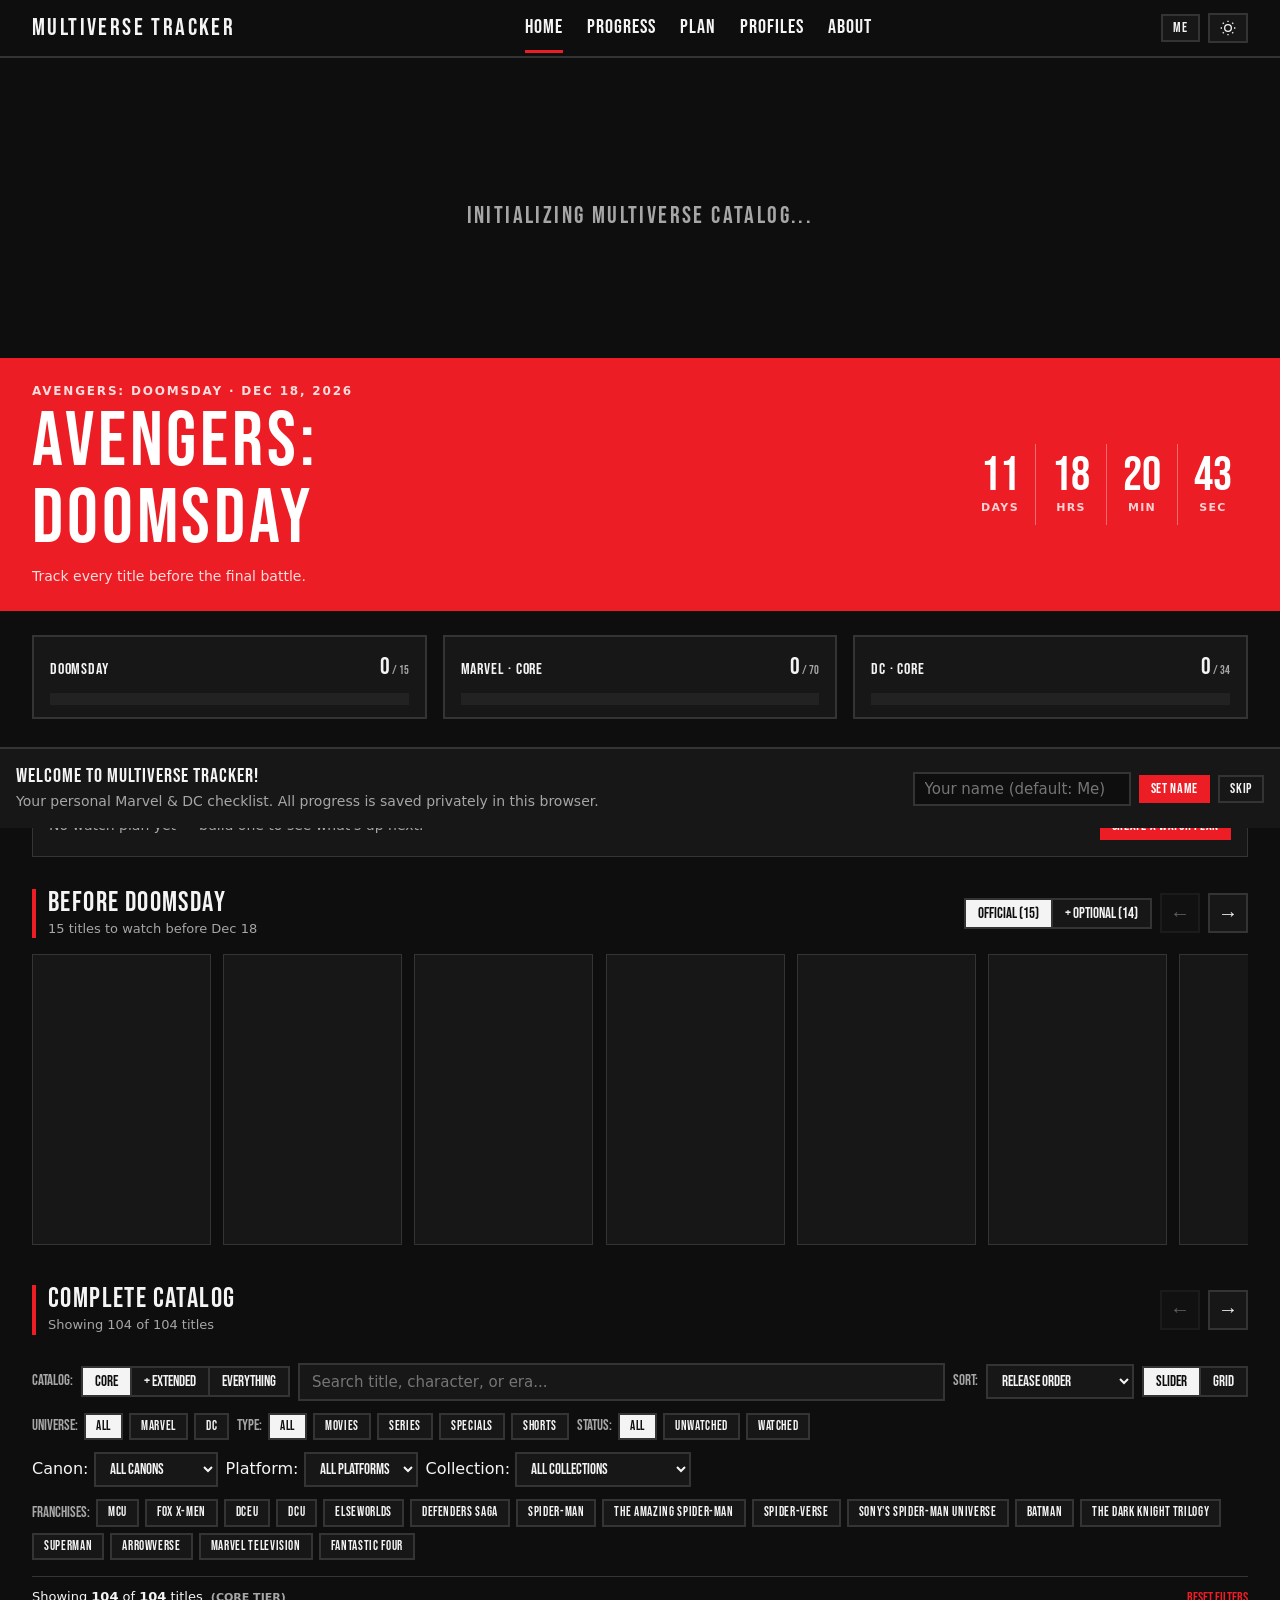
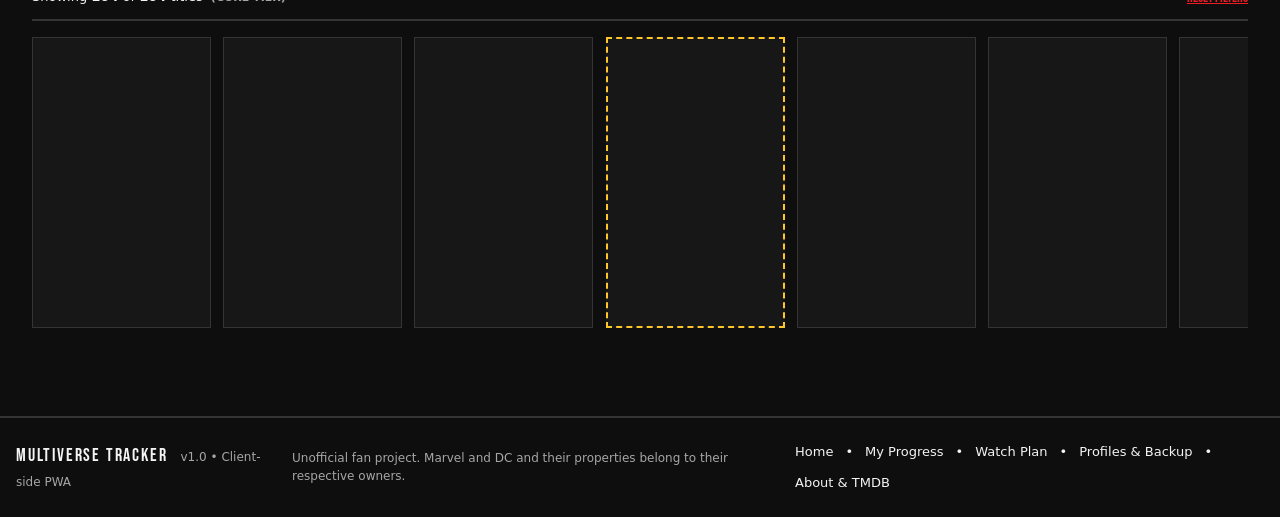
==== commit 28cb5f1d: "fix: complete layout overhaul — align CSS selectors with JS class names" ====
--- a/index.html
+++ b/index.html
@@ -79,7 +79,7 @@
   </aside>
 
   <!-- Global App Header -->
-  <div id="app-header-container"></div>
+  <div id="app-header-container" class="app-header-wrap"></div>
 
   <!-- Main Route View Container -->
   <main id="app-main" class="app-main" tabindex="-1" role="main" aria-live="polite">
--- a/css/style.css
+++ b/css/style.css
@@ -1,47 +1,54 @@
 /* 
- * Multiverse Tracker - Comic Editorial Theme
- * FLAT, HIGH-CONTRAST, 0 BORDER RADIUS, 8PX GRID
+ * Multiverse Tracker — Comic Editorial Design System v2
+ * FLAT · HIGH-CONTRAST · 0 BORDER-RADIUS · 8PX GRID
+ * Marvel-palette: red, gold (Optional only), DC-blue (badge/bar only)
  */
 
+/* ─────────────────────────────────────────────
+   1. TOKENS
+   ───────────────────────────────────────────── */
 :root {
-  /* Default: Light (comic paper) */
-  --bg: #F5F2EA;
-  --surface: #FFFFFF;
+  --bg:        #F5F2EA;   /* warm off-white paper */
+  --surface:   #FFFFFF;
   --surface-2: #ECE8DD;
-  --border: #151515;
-  --text: #111111;
-  --muted: #565656;
-  --red: #E4141B;
-  --red-text: #C4161C;
-  --on-red: #FFFFFF;
+  --border:    #151515;
+  --text:      #111111;
+  --muted:     #565656;
+  --red:       #E4141B;
+  --red-text:  #C4161C;
+  --on-red:    #FFFFFF;
   --gold-text: #B88400;
   --gold-fill: #FFC62B;
-  --dc-blue: #1F6FEB;
-}
-
+  --dc-blue:   #1F6FEB;
+  --card-w:    clamp(148px, 14vw, 200px);
+}
 :root[data-theme="dark"] {
-  /* Dark (ink black) */
-  --bg: #0E0E0E;
-  --surface: #171717;
+  --bg:        #0E0E0E;
+  --surface:   #171717;
   --surface-2: #222222;
-  --border: #343434;
-  --text: #F4F4F4;
-  --muted: #A6A6A6;
-  --red: #EC1D24;
-  --red-text: #FF4A50;
-  --on-red: #FFFFFF;
+  --border:    #343434;
+  --text:      #F4F4F4;
+  --muted:     #A6A6A6;
+  --red:       #EC1D24;
+  --red-text:  #FF4A50;
+  --on-red:    #FFFFFF;
   --gold-text: #FFC62B;
   --gold-fill: #FFC62B;
-  --dc-blue: #1F6FEB;
-}
-
-/* Base Reset */
+  --dc-blue:   #1F6FEB;
+}
+
+/* ─────────────────────────────────────────────
+   2. RESET
+   ───────────────────────────────────────────── */
 *, *::before, *::after {
   box-sizing: border-box;
   margin: 0;
   padding: 0;
 }
 
+/* ─────────────────────────────────────────────
+   3. FONTS
+   ───────────────────────────────────────────── */
 @font-face {
   font-family: 'Bebas Neue';
   src: url('../fonts/BebasNeue-Regular.ttf') format('truetype');
@@ -57,9 +64,9 @@
   font-size: 16px;
   line-height: 1.5;
   -webkit-font-smoothing: antialiased;
-}
-
-/* Typography */
+  overflow-x: hidden;
+}
+
 h1, h2, h3, h4, h5, h6, .display-font {
   font-family: 'Bebas Neue', 'Oswald', 'Anton', sans-serif;
   text-transform: uppercase;
@@ -68,32 +75,32 @@
   font-weight: normal;
 }
 
-/* Layout */
-.app-main {
-  max-width: 1440px;
-  margin: 0 auto;
-  padding: 16px;
-  min-height: calc(100vh - 56px);
-  outline: none;
-}
-@media (min-width: 768px) {
-  .app-main {
-    padding: 32px;
-  }
-}
-
-/* Header */
-.app-header {
+/* ─────────────────────────────────────────────
+   4. LAYOUT SHELL
+   ───────────────────────────────────────────── */
+
+/* The sticky header bar */
+.app-header-wrap {
   position: sticky;
   top: 0;
-  z-index: 100;
+  z-index: 200;
   background-color: var(--bg);
+  border-bottom: 2px solid var(--border);
+}
+
+/* Inner aligner — wordmark + content share this left edge */
+.app-header {
+  max-width: 1440px;
+  margin-inline: auto;
+  padding-inline: 16px;
   height: 56px;
-  border-bottom: 2px solid var(--border);
   display: flex;
   align-items: center;
   justify-content: space-between;
-  padding: 0 16px;
+  gap: 16px;
+}
+@media (min-width: 900px) {
+  .app-header { padding-inline: 32px; }
 }
 
 .header-brand {
@@ -102,6 +109,7 @@
   text-decoration: none;
   color: var(--text);
   letter-spacing: 0.1em;
+  white-space: nowrap;
 }
 
 .header-nav {
@@ -109,9 +117,7 @@
   gap: 24px;
 }
 @media (min-width: 768px) {
-  .header-nav {
-    display: flex;
-  }
+  .header-nav { display: flex; }
 }
 .header-nav a {
   font-family: 'Bebas Neue', sans-serif;
@@ -129,30 +135,717 @@
 .header-controls {
   display: flex;
   align-items: center;
+  gap: 8px;
+}
+
+/* Outer app container — all page content aligned with header */
+.app-main {
+  max-width: 1440px;
+  margin-inline: auto;
+  padding-inline: 16px;
+  padding-bottom: 80px;         /* room for mobile nav */
+  min-height: calc(100vh - 56px);
+  outline: none;
+}
+@media (min-width: 900px) {
+  .app-main { padding-inline: 32px; padding-bottom: 40px; }
+}
+
+/* ─────────────────────────────────────────────
+   5. HERO BAND (full-width, breaks out of padding)
+   ───────────────────────────────────────────── */
+.hero-band {
+  background-color: var(--red);
+  color: var(--on-red);
+  /* Break out of parent padding */
+  margin-inline: -16px;
+  padding: 24px 16px;
+}
+@media (min-width: 900px) {
+  .hero-band { margin-inline: -32px; padding-inline: 32px; }
+}
+
+/* Inner row: left side + countdown right side */
+.hero-band-inner {
+  max-width: 1440px;
+  margin-inline: auto;
+  display: flex;
+  flex-direction: column;
   gap: 16px;
 }
-
-/* Buttons */
+@media (min-width: 720px) {
+  .hero-band-inner {
+    flex-direction: row;
+    justify-content: space-between;
+    align-items: center;
+    gap: 32px;
+  }
+}
+
+.hero-kicker {
+  font-size: 12px;
+  font-weight: 700;
+  letter-spacing: 0.15em;
+  text-transform: uppercase;
+  opacity: 0.85;
+  margin-bottom: 4px;
+  display: block;
+}
+.hero-title {
+  font-family: 'Bebas Neue', sans-serif;
+  font-size: clamp(48px, 6vw, 96px);
+  line-height: 1;
+  color: var(--on-red);
+  margin: 0;
+}
+.hero-subtitle {
+  font-size: 14px;
+  opacity: 0.85;
+  margin-top: 8px;
+}
+
+/* Countdown: 4 cells in ONE row, separated by thin rules */
+.hero-countdown {
+  display: flex;
+  flex-direction: row;        /* ALWAYS a row */
+  align-items: stretch;
+  gap: 0;
+  flex-shrink: 0;
+}
+.cd-unit {
+  display: flex;
+  flex-direction: column;
+  align-items: center;
+  justify-content: center;
+  padding: 8px 16px;
+  min-width: 64px;
+}
+.cd-unit + .cd-unit {
+  border-left: 1px solid rgba(255,255,255,0.35);
+}
+.cd-num {
+  font-family: 'Bebas Neue', sans-serif;
+  font-size: 48px;
+  line-height: 1;
+  font-variant-numeric: tabular-nums;
+  display: block;
+}
+.cd-label {
+  font-size: 11px;
+  font-weight: 700;
+  letter-spacing: 0.12em;
+  text-transform: uppercase;
+  opacity: 0.8;
+}
+@media (max-width: 719px) {
+  .cd-num { font-size: 36px; }
+  .cd-unit { padding: 6px 10px; min-width: 48px; }
+}
+
+/* ─────────────────────────────────────────────
+   6. PROGRESS STRIP (3 equal columns)
+   ───────────────────────────────────────────── */
+.progress-strip {
+  display: flex;
+  flex-direction: column;
+  gap: 8px;
+  margin-top: 24px;
+  margin-bottom: 32px;
+}
+@media (min-width: 720px) {
+  .progress-strip { flex-direction: row; gap: 16px; }
+}
+.progress-item {
+  flex: 1;
+  border: 2px solid var(--border);
+  background-color: var(--surface);
+  padding: 12px 16px;
+}
+.progress-item-header {
+  display: flex;
+  justify-content: space-between;
+  align-items: baseline;
+  margin-bottom: 8px;
+  gap: 8px;
+}
+.progress-item-title {
+  font-family: 'Bebas Neue', sans-serif;
+  font-size: 16px;
+  text-transform: uppercase;
+  letter-spacing: 0.05em;
+}
+.progress-item-val {
+  font-family: 'Bebas Neue', sans-serif;
+  font-size: 24px;
+  font-variant-numeric: tabular-nums;
+  white-space: nowrap;
+}
+.progress-item-pct {
+  font-size: 12px;
+  color: var(--muted);
+}
+.progress-bar-wrap {
+  height: 12px;
+  background-color: var(--surface-2);
+  width: 100%;
+  position: relative;
+}
+.progress-bar-fill {
+  height: 100%;
+  background-color: var(--red);
+  transition: width 0.3s ease;
+  position: absolute;
+  left: 0; top: 0;
+}
+.progress-bar-fill.fill-dc    { background-color: var(--dc-blue); }
+.progress-bar-fill.fill-text  { background-color: var(--text); }
+.progress-bar-fill.fill-gold  { background-color: var(--gold-fill); }
+
+/* ─────────────────────────────────────────────
+   7. UP NEXT PANEL
+   ───────────────────────────────────────────── */
+.up-next-panel {
+  border: 1px solid var(--border);
+  background: var(--surface);
+  padding: 16px;
+  display: flex;
+  align-items: center;
+  gap: 16px;
+  flex-wrap: wrap;
+  margin-bottom: 32px;
+}
+.up-next-thumb {
+  width: 96px;
+  height: 96px;
+  object-fit: cover;
+  object-position: 50% 18%;
+  flex-shrink: 0;
+  display: block;
+  background: var(--surface-2);
+}
+.up-next-info {
+  flex: 1;
+  min-width: 160px;
+}
+.up-next-title {
+  font-family: 'Bebas Neue', sans-serif;
+  font-size: 22px;
+  margin-bottom: 4px;
+}
+.up-next-meta {
+  font-size: 12px;
+  color: var(--muted);
+}
+.up-next-actions {
+  display: flex;
+  gap: 8px;
+  flex-shrink: 0;
+}
+.up-next-empty {
+  flex: 1;
+  display: flex;
+  align-items: center;
+  justify-content: space-between;
+  gap: 16px;
+  flex-wrap: wrap;
+}
+
+/* ─────────────────────────────────────────────
+   8. SECTION HEADER COMPONENT
+   ───────────────────────────────────────────── */
+.section-hd {
+  display: flex;
+  flex-wrap: wrap;
+  align-items: center;
+  justify-content: space-between;
+  gap: 16px;
+  margin-bottom: 16px;
+}
+.section-hd-left {
+  border-left: 4px solid var(--red);
+  padding-left: 12px;
+}
+.section-hd-right {
+  display: flex;
+  align-items: center;
+  gap: 8px;
+  flex-shrink: 0;
+  flex-wrap: nowrap;        /* toggle + arrows stay on ONE row */
+}
+.section-title {
+  font-family: 'Bebas Neue', sans-serif;
+  font-size: 28px;
+  line-height: 1;
+}
+.section-desc {
+  font-size: 13px;
+  color: var(--muted);
+  margin-top: 2px;
+}
+
+/* Section spacing */
+.home-section {
+  margin-top: 32px;
+}
+@media (max-width: 767px) {
+  .home-section { margin-top: 24px; }
+}
+
+/* ─────────────────────────────────────────────
+   9. MOVIE CARD — SQUARE, UNIFORM
+   ───────────────────────────────────────────── */
+
+/* Rail (horizontal scroll) */
+.card-rail {
+  display: flex;
+  gap: 12px;
+  overflow-x: auto;
+  scroll-snap-type: x proximity;
+  padding-bottom: 8px;
+  /* hide scrollbar on touch, show thin on desktop */
+  scrollbar-width: thin;
+  scrollbar-color: var(--muted) var(--surface-2);
+}
+.card-rail::-webkit-scrollbar { height: 6px; }
+.card-rail::-webkit-scrollbar-track { background: var(--surface-2); }
+.card-rail::-webkit-scrollbar-thumb { background: var(--muted); }
+
+.card-rail-item {
+  flex: 0 0 var(--card-w);
+  scroll-snap-align: start;
+}
+
+/* Grid */
+.card-grid {
+  display: grid;
+  grid-template-columns: repeat(auto-fill, minmax(148px, 1fr));
+  gap: 12px;
+}
+
+/* Card frame */
+.movie-card {
+  position: relative;
+  display: flex;
+  flex-direction: column;
+  background-color: var(--surface);
+  border: 1px solid var(--border);
+  border-radius: 0;
+  cursor: pointer;
+  height: 100%;
+  content-visibility: auto;
+  contain-intrinsic-size: var(--card-w) 280px;
+  transition: box-shadow 0.08s ease;
+  outline: none;
+}
+.movie-card:hover {
+  box-shadow: 4px 4px 0 var(--text);
+}
+.movie-card:focus-visible {
+  outline: 2px solid var(--text);
+  outline-offset: 2px;
+}
+.movie-card.is-optional {
+  border: 2px dashed var(--gold-text);
+}
+
+/* 4px top stripe */
+.card-stripe {
+  height: 4px;
+  width: 100%;
+  background-color: var(--red); /* Marvel default */
+  flex-shrink: 0;
+}
+.movie-card.card-dc .card-stripe {
+  background-color: var(--dc-blue);
+}
+
+/* Media block — square 1:1, object-position top-ish */
+.card-poster-wrapper {
+  width: 100%;
+  aspect-ratio: 1 / 1;
+  position: relative;
+  overflow: hidden;
+  background-color: var(--surface-2);
+  flex-shrink: 0;
+}
+/* Poster shape variant: 2:3 */
+.movie-card.card-shape-poster .card-poster-wrapper {
+  aspect-ratio: 2 / 3;
+}
+
+.card-poster {
+  width: 100%;
+  height: 100%;
+  object-fit: cover;
+  object-position: 50% 18%;
+  display: block;
+}
+.card-poster-placeholder {
+  width: 100%;
+  height: 100%;
+  display: flex;
+  align-items: center;
+  justify-content: center;
+  text-align: center;
+  padding: 12px;
+  font-family: 'Bebas Neue', sans-serif;
+  font-size: 24px;
+  line-height: 1.1;
+  color: rgba(255,255,255,0.9);
+}
+
+/* Badges overlay: solid dark strip at bottom-left, max 2 */
+.card-badges {
+  position: absolute;
+  bottom: 0;
+  left: 0;
+  right: 0;
+  display: flex;
+  gap: 0;
+  flex-wrap: nowrap;
+  overflow: hidden;
+  max-height: 22px;
+}
+.badge {
+  display: inline-flex;
+  align-items: center;
+  gap: 3px;
+  padding: 2px 5px;
+  font-size: 9px;
+  font-weight: 700;
+  text-transform: uppercase;
+  letter-spacing: 0.08em;
+  background-color: rgba(0,0,0,0.72);
+  color: #fff;
+  white-space: nowrap;
+  border-right: 1px solid rgba(255,255,255,0.15);
+  line-height: 1.4;
+}
+.badge:last-child { border-right: none; }
+.badge-marvel { background-color: var(--red); color: #fff; }
+.badge-dc     { background-color: var(--dc-blue); color: #fff; }
+.badge-optional { background-color: var(--gold-fill); color: #000; }
+.badge-upcoming { background-color: var(--surface-2); color: var(--text); border: 1px dashed var(--border); }
+
+/* Watched dim */
+.movie-card.is-watched .card-poster-wrapper {
+  opacity: 0.4;
+}
+
+/* Text block */
+.card-content {
+  padding: 8px;
+  flex-grow: 1;
+  display: flex;
+  flex-direction: column;
+  border-top: 1px solid var(--border);
+}
+.card-title {
+  font-family: 'Bebas Neue', sans-serif;
+  font-size: 16px;
+  line-height: 1.15;
+  /* Reserve exact 2-line height so all cards are equal */
+  min-height: calc(16px * 1.15 * 2);
+  display: -webkit-box;
+  -webkit-line-clamp: 2;
+  -webkit-box-orient: vertical;
+  overflow: hidden;
+  margin-bottom: 2px;
+}
+.card-meta {
+  font-size: 12px;
+  color: var(--muted);
+  line-height: 1;
+}
+
+/* Watched footer button — 40px tall, full width */
+.btn-watch-toggle {
+  display: flex;
+  align-items: center;
+  justify-content: center;
+  gap: 8px;
+  width: 100%;
+  height: 40px;
+  border: none;
+  border-top: 1px solid var(--border);
+  background-color: var(--surface);
+  color: var(--text);
+  font-family: 'Bebas Neue', sans-serif;
+  font-size: 14px;
+  letter-spacing: 0.05em;
+  cursor: pointer;
+  padding: 0 8px;
+  transition: background-color 0ms;  /* instant */
+  margin-top: auto;
+  flex-shrink: 0;
+}
+.btn-watch-toggle:hover {
+  background-color: var(--surface-2);
+}
+/* Watched state: inverted */
+.movie-card.is-watched .btn-watch-toggle {
+  background-color: var(--text);
+  color: var(--bg);
+}
+.watch-checkbox {
+  width: 18px;
+  height: 18px;
+  border: 2px solid currentColor;
+  display: inline-flex;
+  align-items: center;
+  justify-content: center;
+  flex-shrink: 0;
+}
+/* Checkmark inside checkbox */
+.movie-card.is-watched .watch-checkbox::after {
+  content: '';
+  display: block;
+  width: 10px;
+  height: 5px;
+  border-bottom: 2px solid currentColor;
+  border-left:  2px solid currentColor;
+  transform: rotate(-45deg) translateY(-1px);
+}
+
+/* ─────────────────────────────────────────────
+   10. BEFORE DOOMSDAY SECTION ACTIONS
+        toggle + arrows ALWAYS on one row
+   ───────────────────────────────────────────── */
+.doomsday-actions-bar {
+  display: flex;
+  align-items: center;
+  gap: 8px;
+  flex-wrap: nowrap;
+  flex-shrink: 0;
+}
+/* On very small screens, wrap under the heading but still one row internally */
+@media (max-width: 719px) {
+  .section-hd {
+    flex-direction: column;
+    align-items: flex-start;
+  }
+  .doomsday-actions-bar {
+    width: 100%;
+  }
+  .section-hd-right {
+    width: 100%;
+  }
+  /* hide arrows on touch: swipe is native */
+  .slider-nav-prev,
+  .slider-nav-next {
+    display: none;
+  }
+}
+
+/* ─────────────────────────────────────────────
+   11. SEGMENTED CONTROL
+   ───────────────────────────────────────────── */
+.segmented-control {
+  display: flex;
+  border: 2px solid var(--border);
+  flex-shrink: 0;
+}
+.segmented-btn {
+  padding: 6px 12px;
+  background: var(--surface);
+  color: var(--text);
+  border: none;
+  border-right: 2px solid var(--border);
+  font-family: 'Bebas Neue', sans-serif;
+  font-size: 15px;
+  cursor: pointer;
+  white-space: nowrap;
+  line-height: 1;
+  transition: background-color 0.08s;
+}
+.segmented-btn:last-child { border-right: none; }
+.segmented-btn.is-active {
+  background: var(--text);
+  color: var(--bg);
+}
+
+/* Slider arrow buttons — 40×40 square */
+.slider-nav-prev,
+.slider-nav-next {
+  width: 40px;
+  height: 40px;
+  display: inline-flex;
+  align-items: center;
+  justify-content: center;
+  border: 2px solid var(--border);
+  background: var(--surface);
+  color: var(--text);
+  cursor: pointer;
+  font-size: 20px;
+  font-weight: bold;
+  flex-shrink: 0;
+  transition: background-color 0.08s;
+}
+.slider-nav-prev:hover,
+.slider-nav-next:hover {
+  background: var(--surface-2);
+}
+.slider-nav-prev:disabled,
+.slider-nav-next:disabled {
+  opacity: 0.35;
+  cursor: default;
+}
+
+/* ─────────────────────────────────────────────
+   12. FILTER BAR (sticky)
+   ───────────────────────────────────────────── */
+.filter-sticky-bar {
+  position: sticky;
+  top: 56px;
+  background-color: var(--bg);
+  z-index: 90;
+  padding: 12px 0;
+  border-bottom: 2px solid var(--border);
+  margin-bottom: 16px;
+}
+.filter-panel {
+  display: flex;
+  flex-direction: column;
+  gap: 12px;
+}
+.filter-row {
+  display: flex;
+  flex-wrap: wrap;
+  gap: 8px;
+  align-items: center;
+}
+.filter-search-box {
+  display: flex;
+  align-items: center;
+  border: 2px solid var(--border);
+  background: var(--surface);
+  padding: 4px 8px;
+  flex: 1;
+  min-width: 180px;
+}
+.filter-search-input {
+  border: none;
+  background: transparent;
+  color: var(--text);
+  flex: 1;
+  padding: 4px;
+  font-family: inherit;
+  font-size: 15px;
+  border-radius: 0;
+  outline: none;
+}
+.btn-clear-search {
+  background: none;
+  border: none;
+  color: var(--muted);
+  cursor: pointer;
+  font-size: 18px;
+  font-weight: bold;
+  padding: 0 2px;
+  line-height: 1;
+}
+.filter-select {
+  border: 2px solid var(--border);
+  background: var(--surface);
+  color: var(--text);
+  font-family: 'Bebas Neue', sans-serif;
+  font-size: 15px;
+  padding: 5px 10px;
+  border-radius: 0;
+  cursor: pointer;
+  outline: none;
+}
+.filter-select:focus-visible {
+  outline: 2px solid var(--text);
+  outline-offset: 2px;
+}
+.filter-chip {
+  display: inline-flex;
+  align-items: center;
+  padding: 4px 10px;
+  font-size: 13px;
+  font-family: 'Bebas Neue', sans-serif;
+  letter-spacing: 0.05em;
+  background-color: var(--surface);
+  border: 2px solid var(--border);
+  color: var(--text);
+  cursor: pointer;
+  border-radius: 0;
+  transition: all 0.08s;
+  line-height: 1.2;
+  white-space: nowrap;
+}
+.filter-chip:hover,
+.filter-chip:focus-visible {
+  background-color: var(--surface-2);
+  box-shadow: 2px 2px 0 var(--border);
+}
+.filter-chip.is-active         { background-color: var(--text); color: var(--bg); }
+.chip-marvel.is-active { background-color: var(--red);     color: var(--on-red); border-color: var(--red); }
+.chip-dc.is-active     { background-color: var(--dc-blue); color: #fff;          border-color: var(--dc-blue); }
+
+.chip-group {
+  display: flex;
+  flex-wrap: wrap;
+  gap: 6px;
+  align-items: center;
+}
+.chip-group-label {
+  font-family: 'Bebas Neue', sans-serif;
+  font-size: 15px;
+  color: var(--muted);
+  white-space: nowrap;
+}
+.scope-indicator-tag {
+  font-size: 11px;
+  font-weight: 700;
+  color: var(--muted);
+  margin-left: 4px;
+}
+.filter-summary-bar {
+  display: flex;
+  justify-content: space-between;
+  align-items: center;
+  border-top: 1px solid var(--border);
+  padding-top: 10px;
+  margin-top: 4px;
+  font-size: 13px;
+}
+.btn-reset-filters {
+  background: none;
+  border: none;
+  color: var(--red);
+  font-family: 'Bebas Neue', sans-serif;
+  font-size: 14px;
+  cursor: pointer;
+  text-decoration: underline;
+}
+.btn-reset-filters:hover { color: var(--red-text); }
+
+/* ─────────────────────────────────────────────
+   13. BUTTONS (general)
+   ───────────────────────────────────────────── */
 .btn {
   display: inline-flex;
   align-items: center;
   justify-content: center;
   gap: 8px;
   font-family: 'Bebas Neue', sans-serif;
-  font-size: 20px;
+  font-size: 18px;
   letter-spacing: 0.05em;
   padding: 8px 16px;
   border: 2px solid var(--border);
   background-color: var(--surface);
   color: var(--text);
   cursor: pointer;
-  border-radius: 0; /* Hard rule */
-  transition: transform 0.08s ease, background-color 0.08s ease;
+  border-radius: 0;
+  transition: box-shadow 0.08s ease, background-color 0.08s ease;
   text-decoration: none;
+  line-height: 1;
+  white-space: nowrap;
 }
 .btn:hover, .btn:focus-visible {
   background-color: var(--surface-2);
-  transform: translateY(-2px);
   box-shadow: 4px 4px 0 var(--border);
 }
 .btn-primary {
@@ -161,353 +854,30 @@
   border-color: var(--red);
 }
 .btn-primary:hover, .btn-primary:focus-visible {
-  background-color: var(--red-text);
   box-shadow: 4px 4px 0 var(--text);
 }
-.btn-sm {
-  font-size: 16px;
-  padding: 4px 8px;
-}
-
-/* Focus Ring (Hard rule) */
+.btn-sm { font-size: 14px; padding: 5px 10px; }
+.btn-lg { font-size: 20px; padding: 10px 24px; }
+.btn-secondary {
+  border-color: var(--border);
+  background: var(--surface);
+}
+
+/* ─────────────────────────────────────────────
+   14. FOCUS RING
+   ───────────────────────────────────────────── */
 *:focus-visible {
   outline: 2px solid var(--text);
   outline-offset: 2px;
 }
 
-/* Compact Hero */
-.hero-band {
-  background-color: var(--red);
-  color: var(--on-red);
-  padding: 24px 16px;
-  display: flex;
-  flex-direction: column;
-  gap: 16px;
-  border: 2px solid var(--border);
-  margin-bottom: 16px;
-}
-@media (min-width: 768px) {
-  .hero-band {
-    flex-direction: row;
-    justify-content: space-between;
-    align-items: center;
-    padding: 32px 48px;
-  }
-}
-.hero-band-left .kicker {
-  font-size: 14px;
-  font-weight: bold;
-  letter-spacing: 0.1em;
-  display: block;
-  margin-bottom: 4px;
-}
-.hero-band-left .title {
-  font-size: 48px;
-  margin: 0;
-  line-height: 1;
-}
-.hero-band-left .subtitle {
-  font-size: 16px;
-  opacity: 0.9;
-  margin-top: 8px;
-}
-.hero-band-right {
-  display: flex;
-  gap: 16px;
-}
-.countdown-unit {
-  display: flex;
-  flex-direction: column;
-  align-items: center;
-}
-.countdown-val {
-  font-family: 'Bebas Neue', sans-serif;
-  font-size: 48px;
-  line-height: 1;
-  font-variant-numeric: tabular-nums;
-}
-.countdown-label {
-  font-size: 12px;
-  font-weight: bold;
-  letter-spacing: 0.1em;
-}
-.countdown-sep {
-  width: 2px;
-  background-color: rgba(255,255,255,0.3);
-}
-
-/* Progress Strip */
-.progress-strip {
-  display: flex;
-  flex-direction: column;
-  gap: 16px;
-  margin-bottom: 32px;
-}
-@media (min-width: 768px) {
-  .progress-strip {
-    flex-direction: row;
-  }
-}
-.progress-item {
-  flex: 1;
-  border: 2px solid var(--border);
-  background-color: var(--surface);
-  padding: 16px;
-}
-.progress-item-header {
-  display: flex;
-  justify-content: space-between;
-  align-items:baseline;
-  margin-bottom: 8px;
-}
-.progress-item-title {
-  font-family: 'Bebas Neue', sans-serif;
-  font-size: 20px;
-}
-.progress-item-val {
-  font-family: 'Bebas Neue', sans-serif;
-  font-size: 28px;
-  font-variant-numeric: tabular-nums;
-}
-.progress-bar-wrap {
-  height: 12px;
-  background-color: var(--surface-2);
-  width: 100%;
-}
-.progress-bar-fill {
-  height: 100%;
-  background-color: var(--red);
-  transition: width 0.3s ease;
-}
-.progress-bar-fill.dc-fill {
-  background-color: var(--dc-blue);
-}
-
-/* Section Headers */
-.section-header {
-  display: flex;
-  flex-direction: column;
-  margin-bottom: 16px;
-  border-left: 4px solid var(--red);
-  padding-left: 12px;
-}
-@media (min-width: 768px) {
-  .section-header {
-    flex-direction: row;
-    justify-content: space-between;
-    align-items: flex-end;
-  }
-}
-.section-title {
-  font-size: 32px;
-  margin-bottom: 4px;
-}
-.section-desc {
-  color: var(--muted);
-  font-size: 14px;
-}
-
-/* Horizontal Rail (Scroll Snap) */
-.rail-container {
-  display: flex;
-  overflow-x: auto;
-  scroll-snap-type: x proximity;
-  gap: 16px;
-  padding-bottom: 16px;
-  margin-bottom: 32px;
-  scrollbar-width: thin;
-  scrollbar-color: var(--muted) var(--surface-2);
-}
-.rail-container::-webkit-scrollbar {
-  height: 8px;
-}
-.rail-container::-webkit-scrollbar-track {
-  background: var(--surface-2);
-}
-.rail-container::-webkit-scrollbar-thumb {
-  background: var(--muted);
-}
-.rail-item {
-  scroll-snap-align: start;
-  flex: 0 0 auto;
-  width: 160px;
-}
-@media (min-width: 768px) {
-  .rail-item {
-    width: 200px;
-  }
-}
-
-/* Movie Card (Poster First) */
-.movie-card {
-  position: relative;
-  display: flex;
-  flex-direction: column;
-  background-color: var(--surface);
-  border: 2px solid var(--border);
-  height: 100%;
-  cursor: pointer;
-  content-visibility: auto;
-  contain-intrinsic-size: 200px 350px;
-  contain: layout paint;
-  transition: transform 0.08s ease;
-}
-.movie-card:hover {
-  transform: translateY(-2px);
-  box-shadow: 4px 4px 0 var(--border);
-}
-
-/* Stripe */
-.card-universe-stripe {
-  height: 4px;
-  width: 100%;
-  background-color: var(--red); /* default Marvel */
-}
-.movie-card[data-universe="DC"] .card-universe-stripe {
-  background-color: var(--dc-blue);
-}
-
-/* Poster Wrap */
-.card-poster-wrap {
-  width: 100%;
-  aspect-ratio: 2 / 3;
-  background-color: var(--surface-2);
-  position: relative;
-  overflow: hidden;
-}
-.card-poster-img {
-  width: 100%;
-  height: 100%;
-  object-fit: cover;
-  display: block;
-}
-
-/* SVG Placeholder (No gradients) */
-.card-placeholder {
-  width: 100%;
-  height: 100%;
-  display: flex;
-  align-items: center;
-  justify-content: center;
-  text-align: center;
-  padding: 16px;
-  background-color: var(--surface-2);
-  color: var(--text);
-  font-family: 'Bebas Neue', sans-serif;
-  font-size: 28px;
-  line-height: 1;
-}
-
-/* Chips overlay */
-.card-chips {
-  position: absolute;
-  bottom: 8px;
-  left: 8px;
-  display: flex;
-  flex-direction: column;
-  gap: 4px;
-}
-.chip {
-  display: inline-flex;
-  align-items: center;
-  padding: 2px 6px;
-  font-size: 10px;
-  font-weight: bold;
-  text-transform: uppercase;
-  background-color: var(--surface);
-  border: 1px solid var(--border);
-  color: var(--text);
-  line-height: 1;
-}
-.chip-optional {
-  background-color: var(--gold-fill);
-  color: #000;
-  border-color: #000;
-}
-.movie-card.is-optional {
-  border: 2px dashed var(--gold-text);
-}
-
-/* Card Content */
-.card-content {
-  padding: 12px;
-  flex-grow: 1;
-  display: flex;
-  flex-direction: column;
-  border-top: 2px solid var(--border);
-}
-.card-title {
-  font-family: 'Bebas Neue', sans-serif;
-  font-size: 20px;
-  line-height: 1.1;
-  margin-bottom: 4px;
-  display: -webkit-box;
-  -webkit-line-clamp: 2;
-  -webkit-box-orient: vertical;
-  overflow: hidden;
-}
-.card-meta {
-  font-size: 12px;
-  color: var(--muted);
-}
-
-/* Watched Action Checkbox */
-.card-action {
-  margin-top: auto;
-  padding-top: 12px;
-}
-.btn-watch-square {
-  width: 100%;
-  display: flex;
-  align-items: center;
-  justify-content: center;
-  gap: 8px;
-  padding: 8px;
-  border: 2px solid var(--border);
-  background-color: var(--surface);
-  color: var(--text);
-  font-family: 'Bebas Neue', sans-serif;
-  font-size: 16px;
-  cursor: pointer;
-  transition: background-color 0.08s;
-}
-.btn-watch-square:hover {
-  background-color: var(--surface-2);
-}
-.sq-box {
-  width: 16px;
-  height: 16px;
-  border: 2px solid var(--border);
-  display: flex;
-  align-items: center;
-  justify-content: center;
-}
-.movie-card.is-watched .btn-watch-square {
-  background-color: var(--text);
-  color: var(--bg);
-}
-.movie-card.is-watched .sq-box {
-  background-color: var(--text);
-  border-color: var(--bg);
-}
-.movie-card.is-watched .sq-box::after {
-  content: "";
-  width: 8px;
-  height: 4px;
-  border-bottom: 2px solid var(--bg);
-  border-left: 2px solid var(--bg);
-  transform: rotate(-45deg) translateY(-1px);
-}
-.movie-card.is-watched .card-poster-img {
-  opacity: 0.6;
-  filter: grayscale(40%);
-}
-
-/* Modal */
+/* ─────────────────────────────────────────────
+   15. MODAL
+   ───────────────────────────────────────────── */
 .modal-backdrop {
   position: fixed;
   inset: 0;
-  background-color: rgba(0,0,0,0.8);
+  background-color: rgba(0,0,0,0.82);
   display: flex;
   align-items: center;
   justify-content: center;
@@ -519,91 +889,69 @@
   border: 4px solid var(--border);
   max-width: 800px;
   width: 100%;
-  max-height: 90vh;
+  max-height: 92vh;
   overflow-y: auto;
   position: relative;
   display: flex;
   flex-direction: column;
 }
-@media (min-width: 768px) {
-  .modal-dialog {
-    flex-direction: row;
-  }
+@media (min-width: 600px) {
+  .modal-dialog { flex-direction: row; }
+}
+.modal-poster-col {
+  flex-shrink: 0;
+  width: 100%;
+  max-height: 280px;
+  overflow: hidden;
+  border-bottom: 4px solid var(--border);
+}
+@media (min-width: 600px) {
+  .modal-poster-col { width: 240px; max-height: none; border-bottom: none; border-right: 4px solid var(--border); }
+}
+.modal-poster {
+  width: 100%;
+  height: 100%;
+  object-fit: cover;
+  object-position: 50% 10%;
+  display: block;
+  aspect-ratio: 2/3;
+}
+.modal-poster-placeholder {
+  width: 100%;
+  aspect-ratio: 2/3;
+  display: flex;
+  align-items: center;
+  justify-content: center;
+  font-family: 'Bebas Neue', sans-serif;
+  font-size: 32px;
+  color: rgba(255,255,255,0.8);
+}
+.modal-content {
+  padding: 24px;
+  flex: 1;
+  overflow-y: auto;
 }
 .btn-close {
   position: absolute;
-  top: 16px;
-  right: 16px;
+  top: 12px;
+  right: 12px;
   background: var(--surface);
   border: 2px solid var(--border);
   width: 32px;
   height: 32px;
-  font-size: 20px;
+  font-size: 18px;
   font-weight: bold;
   line-height: 1;
   cursor: pointer;
   z-index: 10;
-}
-.modal-poster {
-  width: 100%;
-  aspect-ratio: 2/3;
-  object-fit: cover;
-  border-bottom: 4px solid var(--border);
-}
-@media (min-width: 768px) {
-  .modal-poster {
-    width: 342px;
-    border-bottom: none;
-    border-right: 4px solid var(--border);
-  }
-}
-.modal-content {
-  padding: 24px;
-  flex: 1;
-}
-
-/* Utilities */
-.hidden { display: none !important; }
-.sr-only {
-  position: absolute; width: 1px; height: 1px; padding: 0; margin: -1px; overflow: hidden; clip: rect(0,0,0,0); border: 0;
-}
-
-/* Segmented Control (Toggle) */
-.segmented-control {
-  display: flex;
-  border: 2px solid var(--border);
-}
-.segmented-btn {
-  padding: 8px 16px;
-  background: var(--surface);
-  color: var(--text);
-  border: none;
-  border-right: 2px solid var(--border);
-  font-family: 'Bebas Neue', sans-serif;
-  font-size: 16px;
-  cursor: pointer;
-}
-.segmented-btn:last-child {
-  border-right: none;
-}
-.segmented-btn.is-active {
-  background: var(--text);
-  color: var(--bg);
-}
-
-/* Grid View */
-.grid-container {
-  display: grid;
-  grid-template-columns: repeat(auto-fill, minmax(160px, 1fr));
-  gap: 16px;
-}
-@media (min-width: 768px) {
-  .grid-container {
-    grid-template-columns: repeat(auto-fill, minmax(200px, 1fr));
-  }
-}
-
-/* Bottom Mobile Nav */
+  display: flex;
+  align-items: center;
+  justify-content: center;
+}
+
+/* ─────────────────────────────────────────────
+   16. MOBILE BOTTOM NAV
+   ───────────────────────────────────────────── */
 .mobile-nav {
   display: flex;
   position: fixed;
@@ -622,142 +970,190 @@
 }
 .mobile-nav a {
   font-family: 'Bebas Neue', sans-serif;
-  font-size: 14px;
+  font-size: 11px;
   color: var(--text);
   text-decoration: none;
   display: flex;
   flex-direction: column;
   align-items: center;
-}
-.mobile-nav a.is-active {
-  color: var(--red);
-}
-
-/* Filter Bar */
-.filter-bar {
-  position: sticky;
-  top: 56px;
-  background-color: var(--bg);
-  z-index: 90;
-  padding: 16px 0;
-  border-bottom: 2px solid var(--border);
-  margin-bottom: 24px;
-  display: flex;
+  gap: 2px;
+  padding: 4px 8px;
+}
+.mobile-nav a.is-active { color: var(--red); }
+
+/* ─────────────────────────────────────────────
+   17. PROGRESS PAGE ROWS
+   ───────────────────────────────────────────── */
+.progress-row {
+  display: flex;
+  align-items: center;
+  gap: 12px;
+  padding: 10px 0;
+  border-bottom: 1px solid var(--border);
+}
+.progress-row:last-child { border-bottom: none; }
+.progress-row-thumb {
+  width: 56px;
+  height: 56px;
+  object-fit: cover;
+  object-position: 50% 18%;
+  background: var(--surface-2);
+  flex-shrink: 0;
+  display: block;
+}
+.progress-row-info { flex: 1; min-width: 0; }
+.progress-row-title {
+  font-family: 'Bebas Neue', sans-serif;
+  font-size: 18px;
+  white-space: nowrap;
+  overflow: hidden;
+  text-overflow: ellipsis;
+}
+.progress-row-meta {
+  font-size: 12px;
+  color: var(--muted);
+}
+.progress-row-action { flex-shrink: 0; }
+
+/* ─────────────────────────────────────────────
+   18. UTILITIES
+   ───────────────────────────────────────────── */
+.hidden { display: none !important; }
+.sr-only {
+  position: absolute;
+  width: 1px; height: 1px;
+  padding: 0; margin: -1px;
+  overflow: hidden;
+  clip: rect(0,0,0,0);
+  border: 0;
+}
+.empty-state {
+  padding: 32px;
+  text-align: center;
+  border: 2px dashed var(--border);
+  color: var(--muted);
+  margin: 16px 0;
+}
+.section-container {
+  /* used by some pages for inner sections */
+}
+
+/* ─────────────────────────────────────────────
+   19. FOOTER
+   ───────────────────────────────────────────── */
+.app-footer {
+  border-top: 2px solid var(--border);
+  margin-top: 40px;
+  padding: 24px 16px;
+}
+.footer-inner {
+  max-width: 1440px;
+  margin-inline: auto;
+  display: flex;
+  flex-direction: column;
+  gap: 8px;
+}
+@media (min-width: 900px) {
+  .footer-inner { flex-direction: row; justify-content: space-between; align-items: center; }
+}
+.footer-logo-text {
+  font-family: 'Bebas Neue', sans-serif;
+  font-size: 18px;
+  letter-spacing: 0.1em;
+}
+.footer-version {
+  font-size: 12px;
+  color: var(--muted);
+  margin-left: 8px;
+}
+.footer-disclaimer {
+  font-size: 12px;
+  color: var(--muted);
+}
+.footer-links {
+  display: flex;
+  gap: 12px;
   flex-wrap: wrap;
-  gap: 8px;
-}
-/* Filters Panel */
-.filter-panel {
-  display: flex;
-  flex-direction: column;
-  gap: 16px;
-  margin-bottom: 24px;
-}
-.filter-row {
+  font-size: 13px;
+}
+.footer-links a { color: var(--text); text-decoration: none; }
+.footer-links a:hover { color: var(--red); }
+
+/* ─────────────────────────────────────────────
+   20. WELCOME BANNER
+   ───────────────────────────────────────────── */
+.welcome-banner {
+  position: fixed;
+  bottom: 72px;
+  left: 0;
+  right: 0;
+  z-index: 150;
+  background: var(--surface);
+  border-top: 2px solid var(--border);
+  padding: 16px;
+}
+.welcome-banner-inner {
+  max-width: 1440px;
+  margin-inline: auto;
   display: flex;
   flex-wrap: wrap;
   gap: 16px;
   align-items: center;
-}
-.filter-search-box {
-  display: flex;
-  align-items: center;
+  justify-content: space-between;
+}
+.welcome-banner-title {
+  font-size: 20px;
+  margin-bottom: 4px;
+}
+.welcome-banner-desc { font-size: 14px; color: var(--muted); }
+.welcome-banner-form { display: flex; gap: 8px; align-items: center; flex-wrap: wrap; }
+.welcome-input {
+  border: 2px solid var(--border);
+  background: var(--bg);
+  color: var(--text);
+  padding: 6px 10px;
+  font-family: inherit;
+  font-size: 15px;
+  border-radius: 0;
+  outline: none;
+  min-width: 200px;
+}
+
+/* ─────────────────────────────────────────────
+   21. LOADING STATE
+   ───────────────────────────────────────────── */
+.initial-loading-state {
+  display: flex;
+  flex-direction: column;
+  align-items: center;
+  justify-content: center;
+  min-height: 300px;
+  gap: 16px;
+  font-family: 'Bebas Neue', sans-serif;
+  font-size: 24px;
+  letter-spacing: 0.1em;
+  color: var(--muted);
+}
+
+/* ─────────────────────────────────────────────
+   22. ABOUT PAGE
+   ───────────────────────────────────────────── */
+.about-section {
+  border-top: 1px solid var(--border);
+  padding-top: 24px;
+  margin-top: 24px;
+}
+.about-section:first-of-type { border-top: none; margin-top: 0; }
+.tmdb-attribution {
+  display: flex;
+  align-items: center;
+  gap: 12px;
+  padding: 16px;
   border: 2px solid var(--border);
   background: var(--surface);
-  padding: 4px 8px;
-  flex: 1;
-  min-width: 200px;
-}
-.filter-search-input {
-  border: none;
-  background: transparent;
-  color: var(--text);
-  flex: 1;
-  padding: 4px;
-  font-family: inherit;
-  font-size: 16px;
-  border-radius: 0;
-  outline: none;
-}
-.btn-clear-search {
-  background: none;
-  border: none;
-  color: var(--text);
-  cursor: pointer;
-  font-size: 20px;
-  font-weight: bold;
-  padding: 0 4px;
-}
-.filter-select {
-  border: 2px solid var(--border);
-  background: var(--surface);
-  color: var(--text);
-  font-family: 'Bebas Neue', sans-serif;
-  font-size: 16px;
-  padding: 6px 12px;
-  border-radius: 0;
-  cursor: pointer;
-  outline: none;
-}
-.filter-select:focus-visible {
-  outline: 2px solid var(--text);
-  outline-offset: 2px;
-}
-.filter-chip {
-  display: inline-flex;
-  align-items: center;
-  padding: 4px 12px;
-  font-size: 14px;
-  font-family: 'Bebas Neue', sans-serif;
-  letter-spacing: 0.05em;
-  background-color: var(--surface);
-  border: 2px solid var(--border);
-  color: var(--text);
-  cursor: pointer;
-  border-radius: 0;
-  transition: all 0.08s;
-}
-.filter-chip:hover, .filter-chip:focus-visible {
-  background-color: var(--surface-2);
-  transform: translateY(-2px);
-  box-shadow: 2px 2px 0 var(--border);
-}
-.filter-chip.is-active {
-  background-color: var(--text);
-  color: var(--bg);
-}
-.chip-marvel.is-active { background-color: var(--red); color: var(--on-red); border-color: var(--red); }
-.chip-dc.is-active { background-color: var(--dc-blue); color: #fff; border-color: var(--dc-blue); }
-
-.chip-group {
-  display: flex;
-  flex-wrap: wrap;
-  gap: 8px;
-  align-items: center;
-}
-.chip-group-label {
-  font-family: 'Bebas Neue', sans-serif;
-  font-size: 16px;
-  color: var(--muted);
-  margin-right: 8px;
-}
-.filter-summary-bar {
-  display: flex;
-  justify-content: space-between;
-  align-items: center;
-  border-top: 2px solid var(--border);
-  padding-top: 16px;
-  margin-top: 8px;
-}
-.btn-reset-filters {
-  background: none;
-  border: none;
-  color: var(--red);
-  font-family: 'Bebas Neue', sans-serif;
-  font-size: 16px;
-  cursor: pointer;
-  text-decoration: underline;
-}
-.btn-reset-filters:hover {
-  color: var(--red-text);
-}
+  margin-top: 16px;
+}
+.tmdb-logo {
+  height: 32px;
+  flex-shrink: 0;
+}
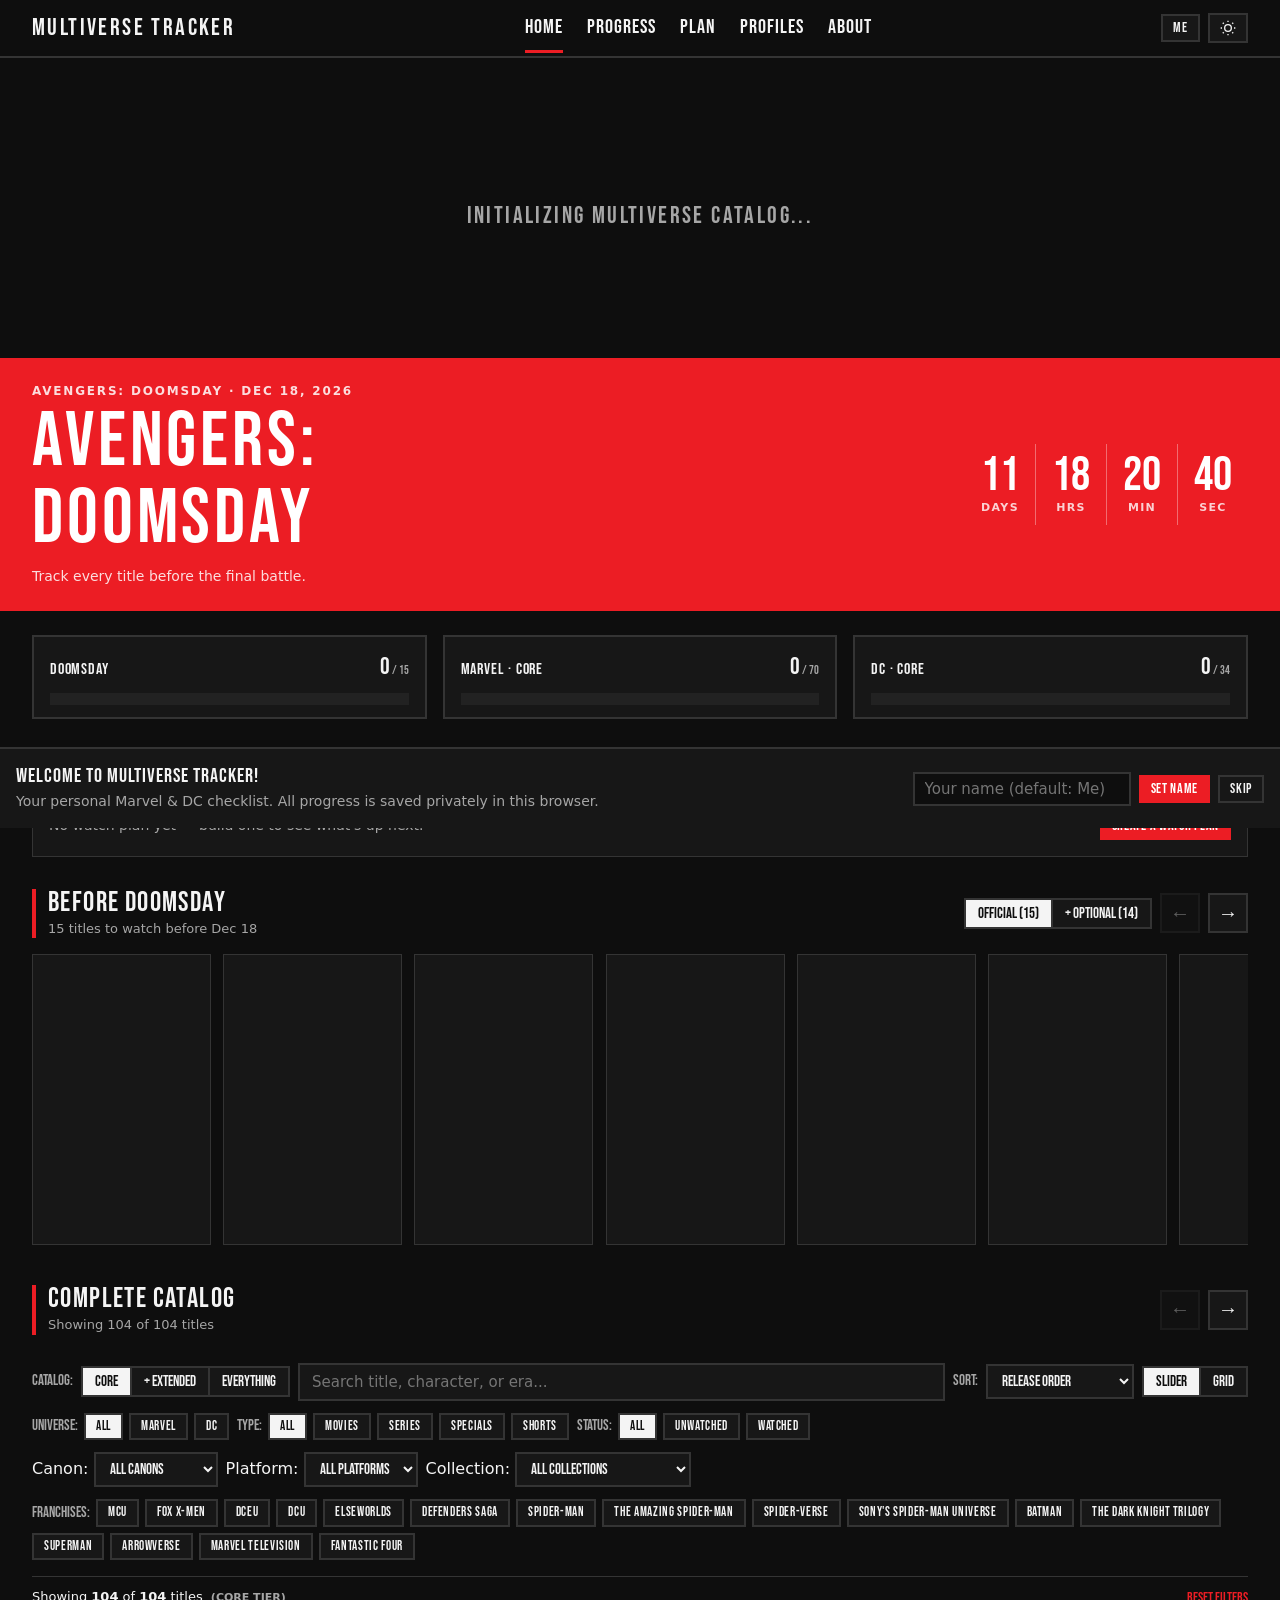
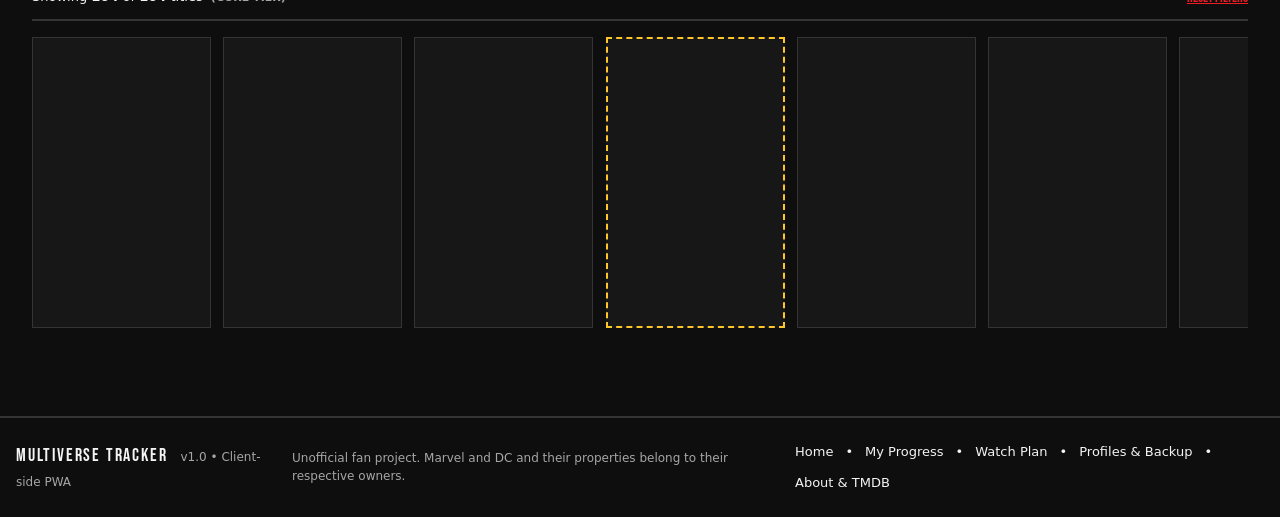
==== commit 958dd064: "feat: add custom Marvel favicon" ====
--- a/index.html
+++ b/index.html
@@ -14,7 +14,7 @@
   <meta name="twitter:card" content="summary_large_image">
 
   <!-- Favicon (Inline SVG) -->
-  <link rel="icon" href="data:image/svg+xml,<svg xmlns='http://www.w3.org/2000/svg' viewBox='0 0 100 100'><text y='.9em' font-size='90'>dYZ</text></svg>">
+  <link rel="icon" type="image/jpeg" href="./assets/favicon.jpg">
 
   <!-- Preload Bebas Neue -->
   <link rel="preload" href="./fonts/BebasNeue-Regular.ttf" as="font" type="font/ttf" crossorigin>
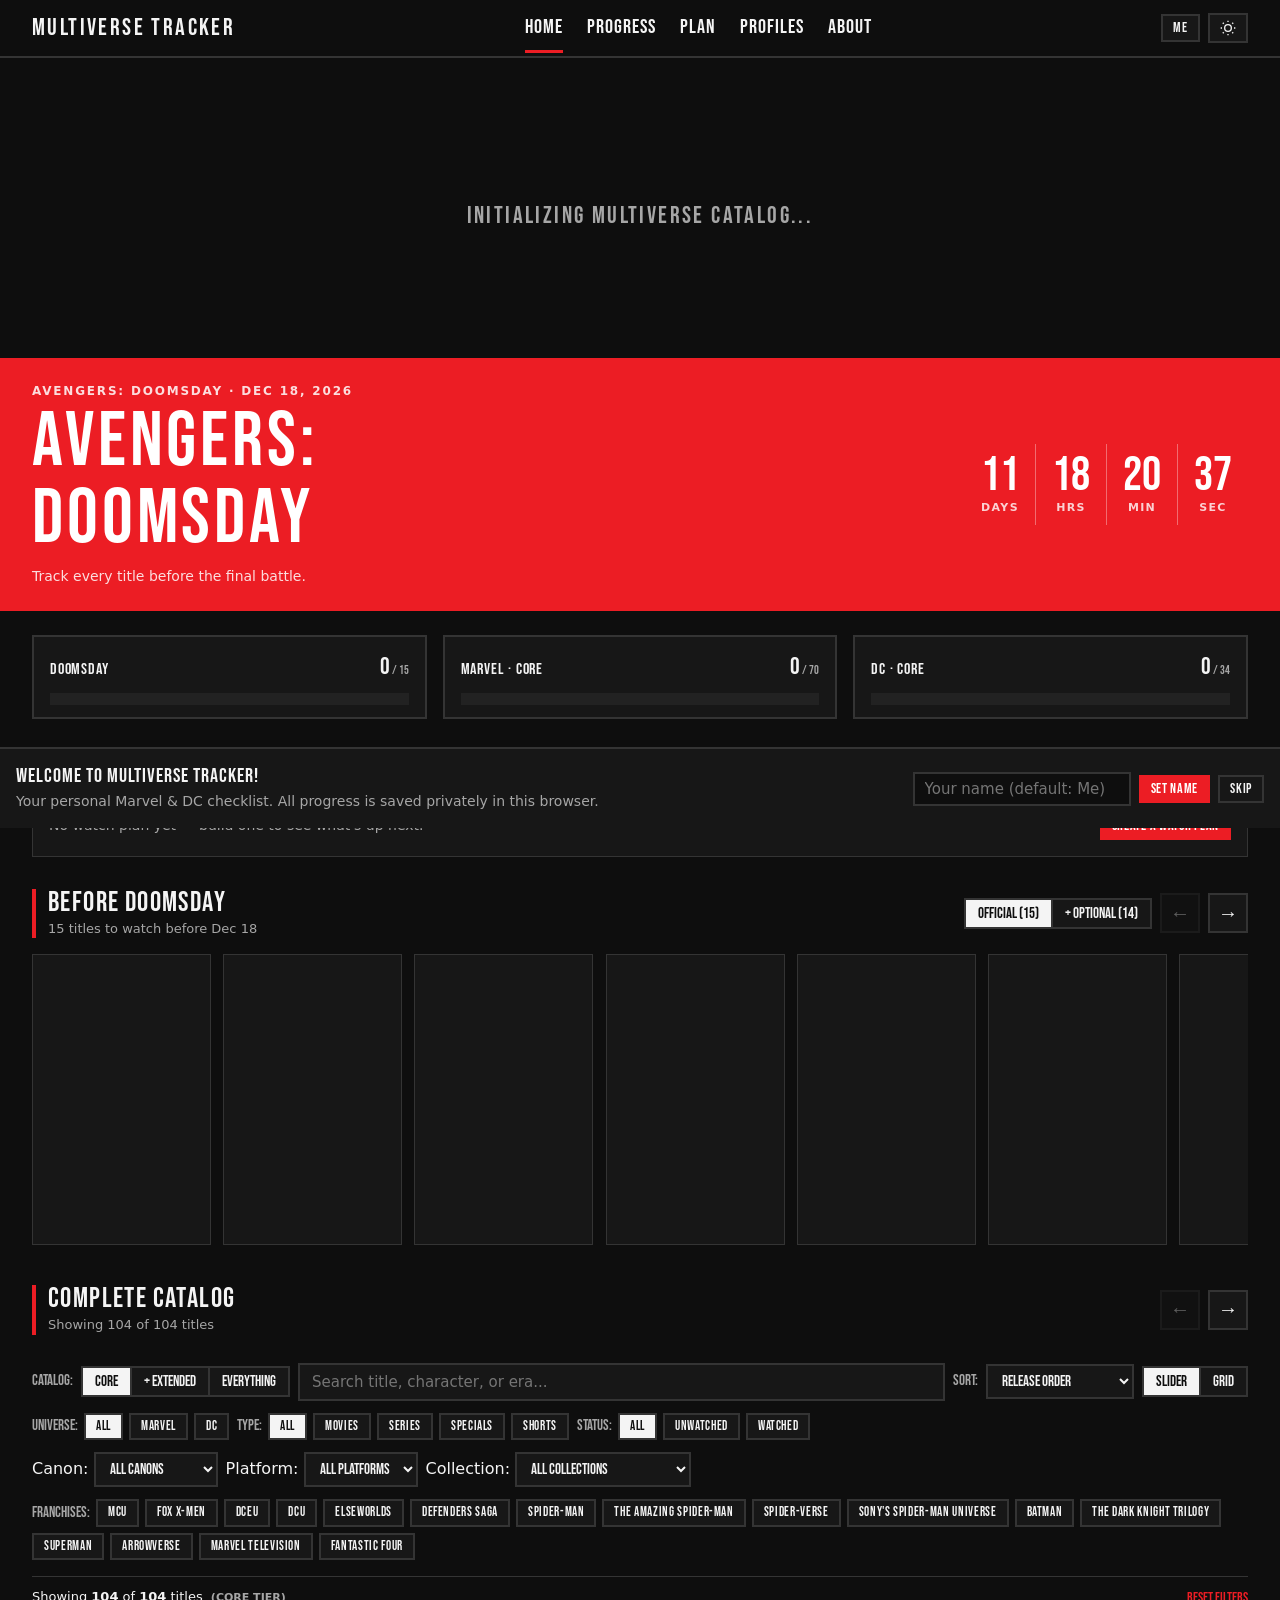
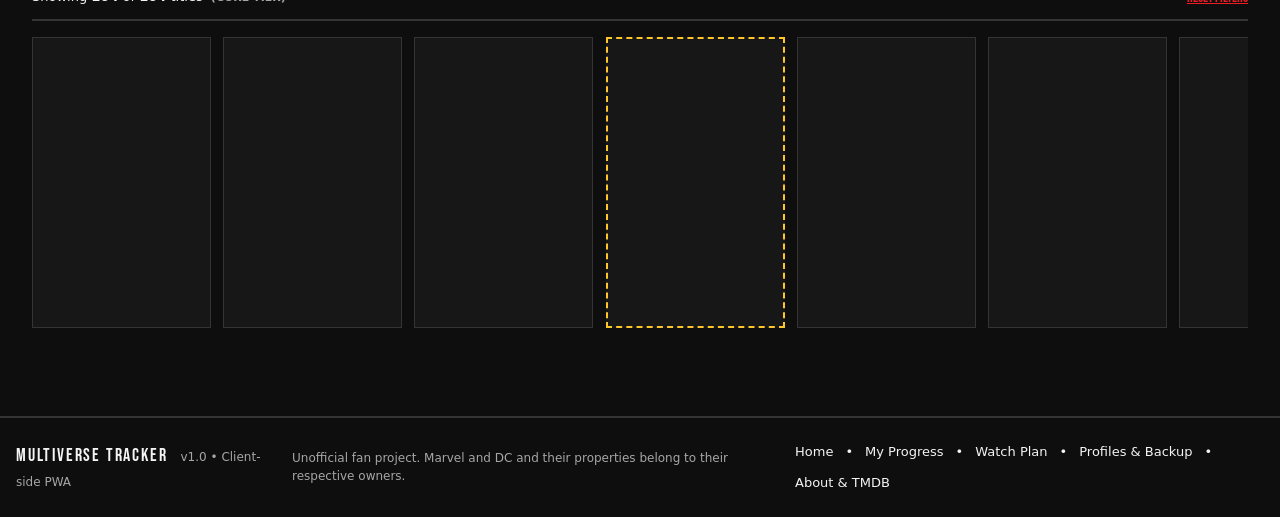
==== commit 2945517e: "style: remove white background from favicon" ====
--- a/index.html
+++ b/index.html
@@ -14,7 +14,7 @@
   <meta name="twitter:card" content="summary_large_image">
 
   <!-- Favicon (Inline SVG) -->
-  <link rel="icon" type="image/jpeg" href="./assets/favicon.jpg">
+  <link rel="icon" type="image/png" href="./assets/favicon.png">
 
   <!-- Preload Bebas Neue -->
   <link rel="preload" href="./fonts/BebasNeue-Regular.ttf" as="font" type="font/ttf" crossorigin>
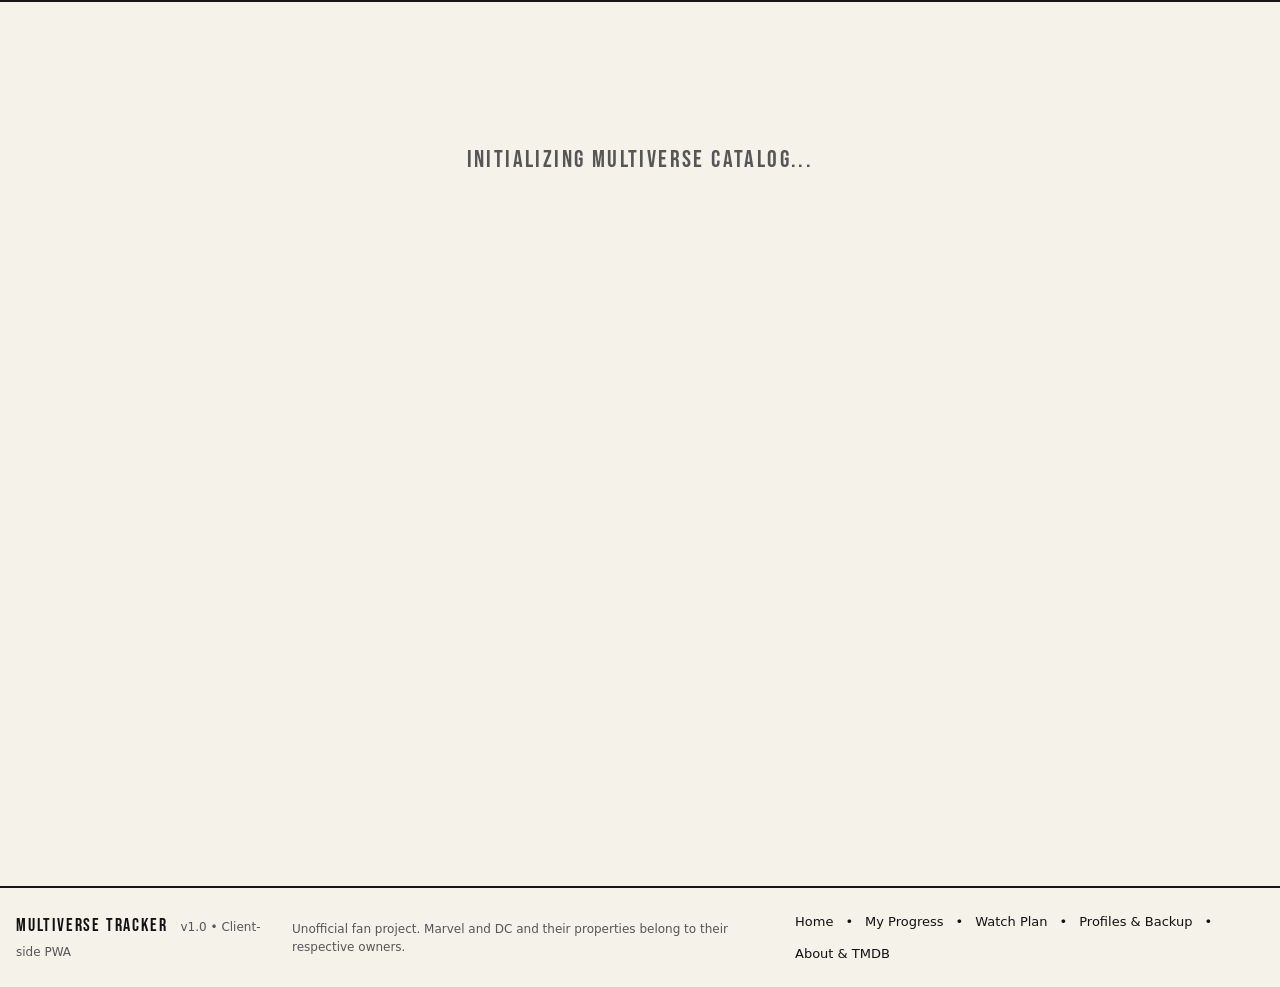
==== commit 9acaa1de: "feat: add optional looping background video facade" ====
--- a/index.html
+++ b/index.html
@@ -59,6 +59,9 @@
   </script>
 </head>
 <body>
+  <!-- Optional background video facade layer -->
+  <div id="bg-video-layer" aria-hidden="true"></div>
+
   <!-- Screen reader live region for instant accessible announcements -->
   <div id="aria-live-announcer" class="sr-only" aria-live="polite" aria-atomic="true"></div>
 
--- a/css/style.css
+++ b/css/style.css
@@ -9,6 +9,7 @@
    ───────────────────────────────────────────── */
 :root {
   --bg:        #F5F2EA;   /* warm off-white paper */
+  --bg-video-opacity: 0.10;
   --surface:   #FFFFFF;
   --surface-2: #ECE8DD;
   --border:    #151515;
@@ -24,6 +25,7 @@
 }
 :root[data-theme="dark"] {
   --bg:        #0E0E0E;
+  --bg-video-opacity: 0.20;
   --surface:   #171717;
   --surface-2: #222222;
   --border:    #343434;
@@ -1157,3 +1159,32 @@
   height: 32px;
   flex-shrink: 0;
 }
+
+/* ─────────────────────────────────────────────
+   BACKGROUND VIDEO
+   ───────────────────────────────────────────── */
+#bg-video-layer {
+  position: fixed;
+  inset: 0;
+  z-index: -1;
+  overflow: hidden;
+  pointer-events: none;
+  background-size: cover;
+  background-position: center;
+  opacity: var(--bg-video-opacity);
+}
+
+#bg-video-layer iframe {
+  position: absolute;
+  top: 50%;
+  left: 50%;
+  transform: translate(-50%, -50%);
+  width: max(100vw, 177.78vh);
+  height: max(56.25vw, 100vh);
+  opacity: 0;
+  transition: opacity 400ms ease;
+}
+
+#bg-video-layer iframe.playing {
+  opacity: 1;
+}
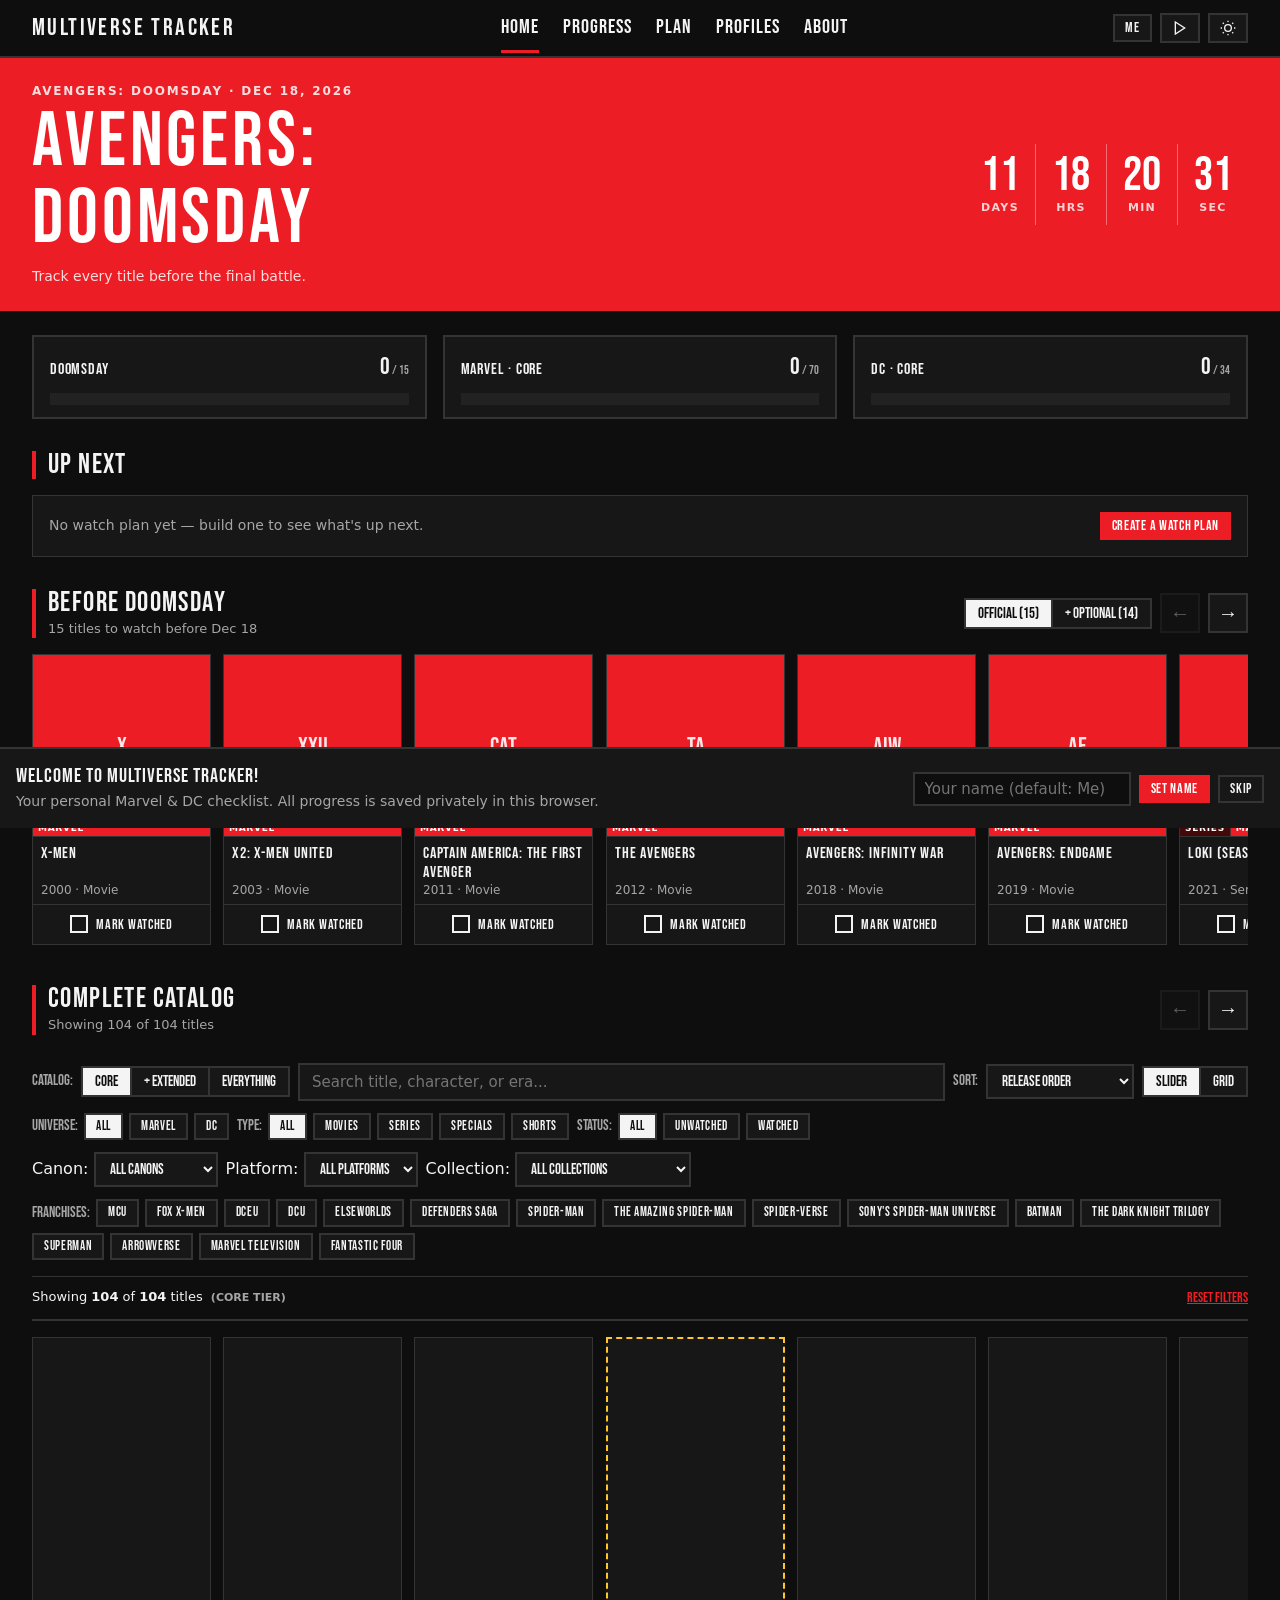
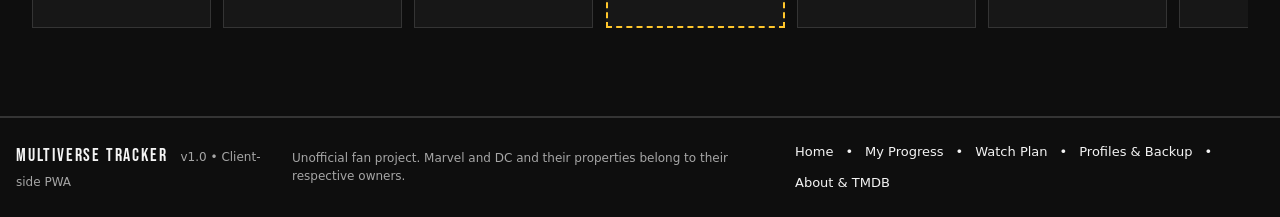
==== commit 6e0f2808: "style: remove initial loading state placeholder" ====
--- a/index.html
+++ b/index.html
@@ -87,10 +87,6 @@
   <!-- Main Route View Container -->
   <main id="app-main" class="app-main" tabindex="-1" role="main" aria-live="polite">
     <!-- Populated dynamically by js/app.js router -->
-    <div class="initial-loading-state">
-      <div class="loading-spinner" aria-hidden="true"></div>
-      <p>Initializing Multiverse Catalog...</p>
-    </div>
   </main>
 
   <!-- App Footer with Legal Disclaimer -->
--- a/css/style.css
+++ b/css/style.css
@@ -1122,22 +1122,6 @@
 }
 
 /* ─────────────────────────────────────────────
-   21. LOADING STATE
-   ───────────────────────────────────────────── */
-.initial-loading-state {
-  display: flex;
-  flex-direction: column;
-  align-items: center;
-  justify-content: center;
-  min-height: 300px;
-  gap: 16px;
-  font-family: 'Bebas Neue', sans-serif;
-  font-size: 24px;
-  letter-spacing: 0.1em;
-  color: var(--muted);
-}
-
-/* ─────────────────────────────────────────────
    22. ABOUT PAGE
    ───────────────────────────────────────────── */
 .about-section {
